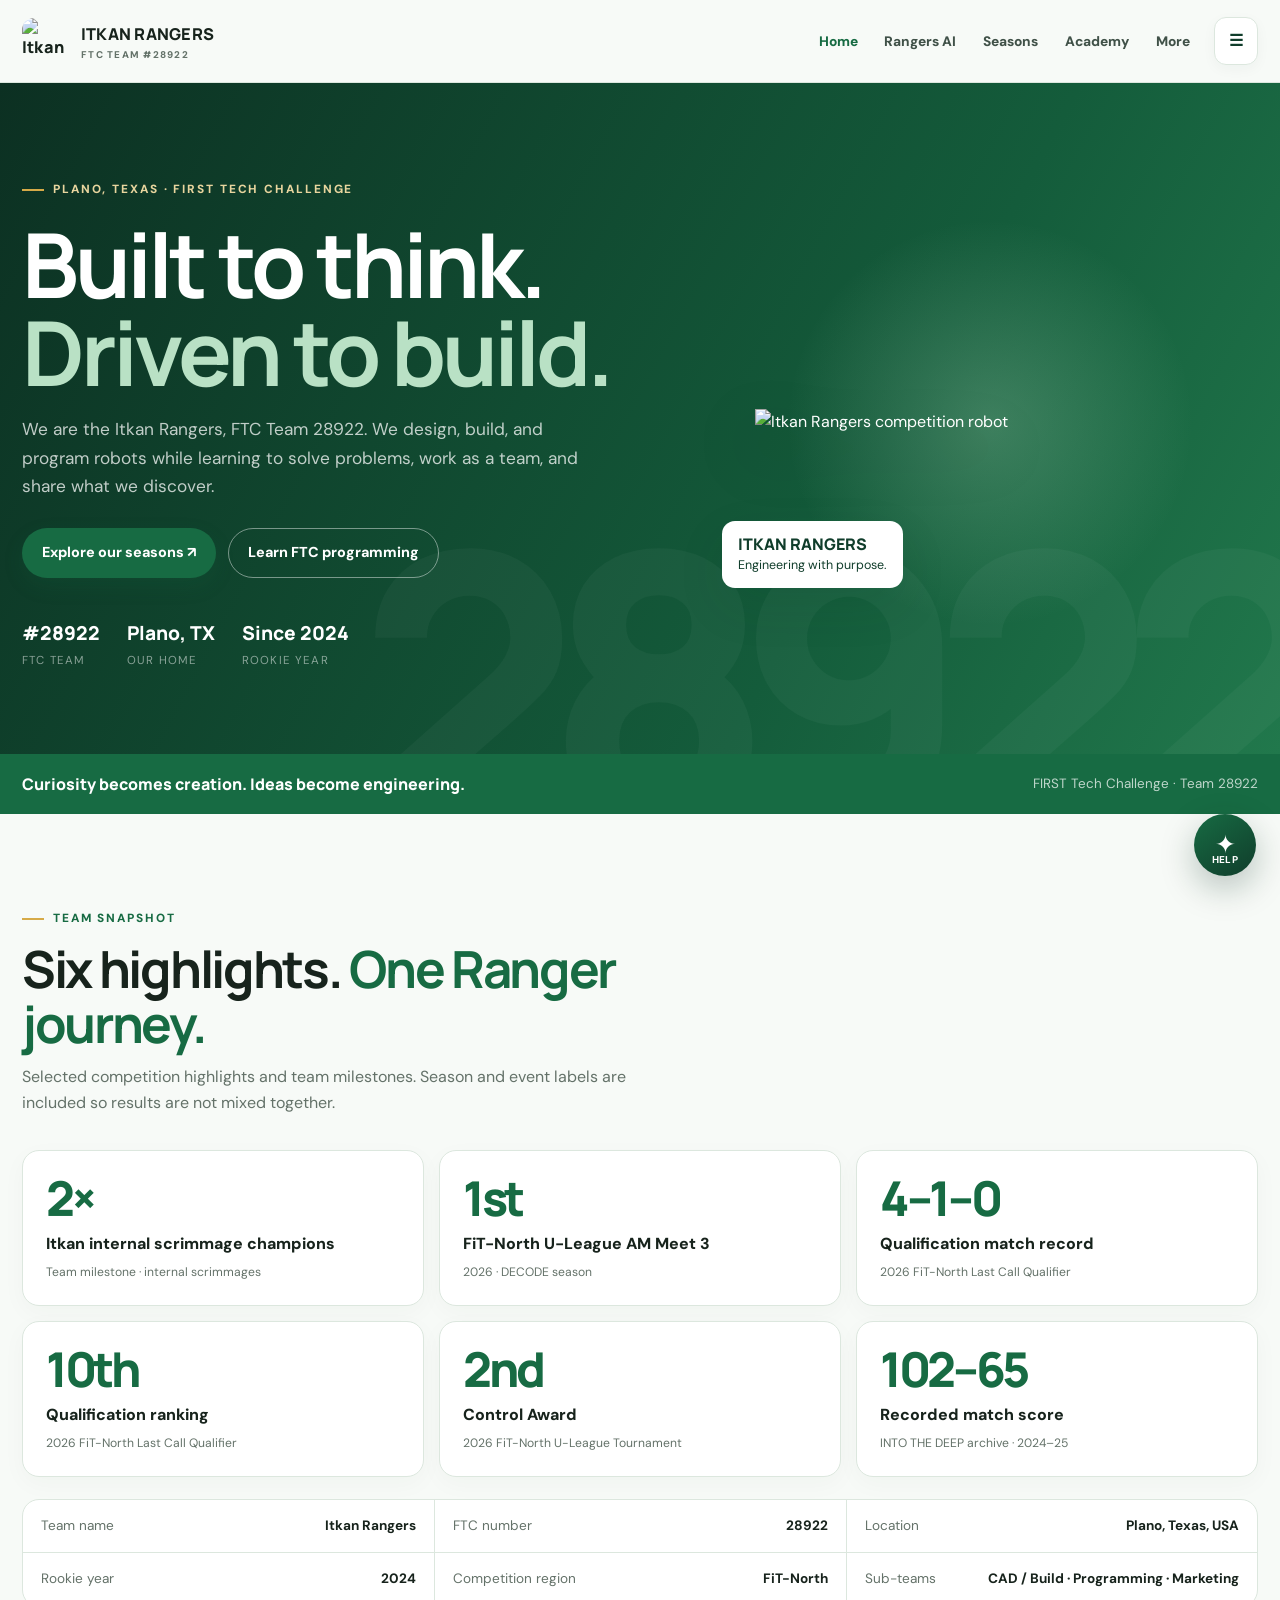
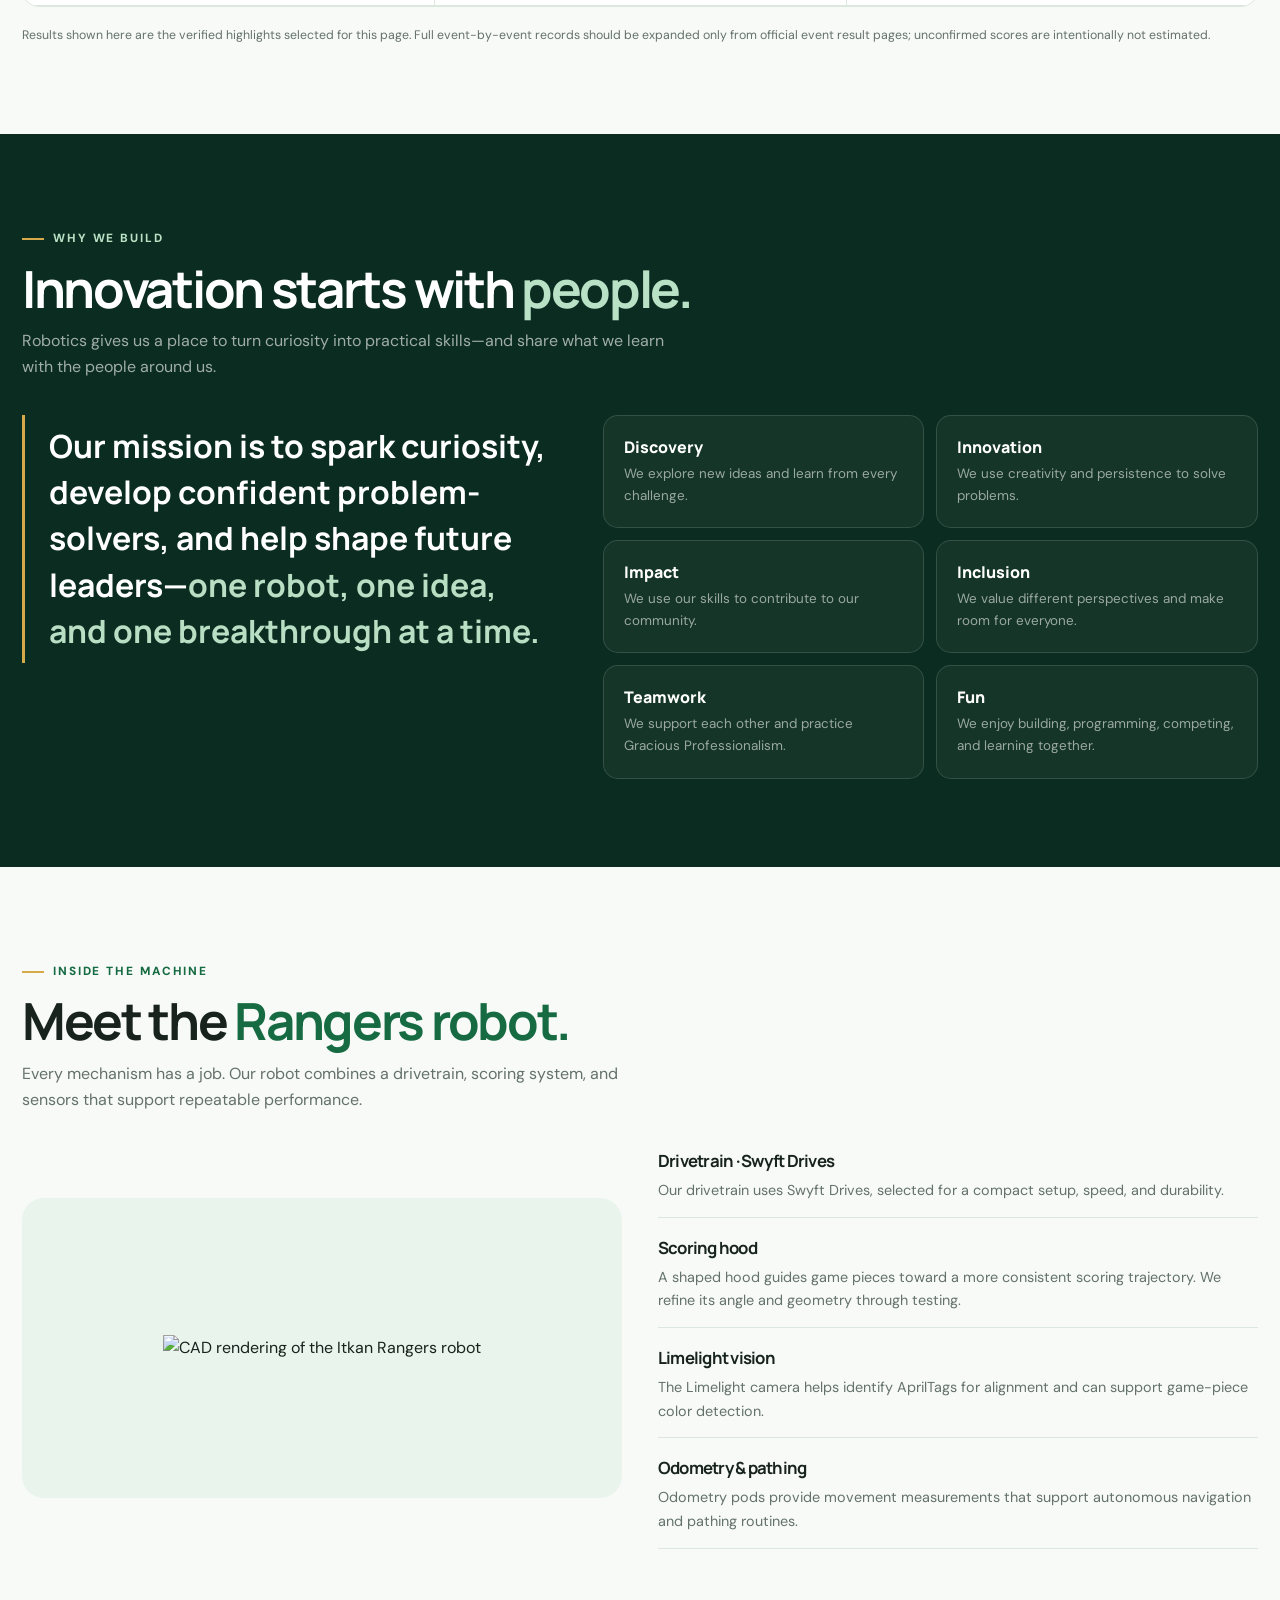
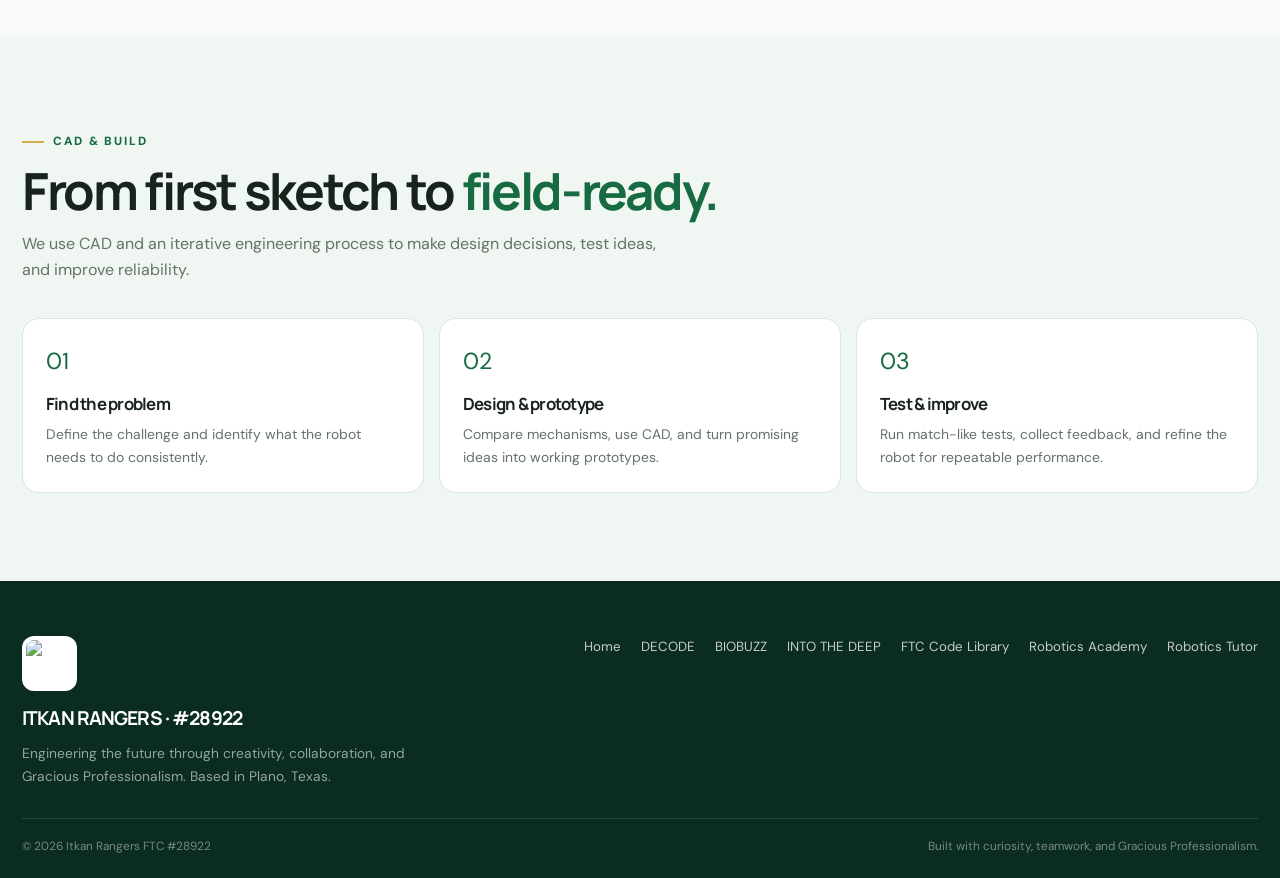
==== index.html @ e93503d3 "Clean up main navigation and add floating Rangers site guide" ====
<!DOCTYPE html>
<html lang="en">
<head>
<meta charset="utf-8"/>
<meta content="width=device-width, initial-scale=1" name="viewport"/>
<meta content="#123d2b" name="theme-color"/>
<meta content="Itkan Rangers FTC Team 28922 — team highlights, season archives, FTC Java code, and robotics learning." name="description"/>
<title>Itkan Rangers | FTC Team 28922</title>
<link href="https://fonts.googleapis.com" rel="preconnect"/>
<link crossorigin="" href="https://fonts.gstatic.com" rel="preconnect"/>
<link href="https://fonts.googleapis.com/css2?family=DM+Sans:wght@400;500;600;700;800&amp;family=Manrope:wght@500;600;700;800&amp;display=swap" rel="stylesheet"/>
<link href="./supabase-ui.css" rel="stylesheet"/>
<style>
    :root{--green:#176b43;--green-dark:#103d2b;--green-deep:#0b2c20;--mint:#e9f4ed;--mint2:#d7eadc;--paper:#f7faf7;--white:#fff;--ink:#17231c;--muted:#647269;--line:#dce7de;--gold:#d6aa48;--shadow:0 18px 50px rgba(15,55,35,.09);--radius:20px;--max:1180px}
    *{box-sizing:border-box;margin:0;padding:0}html{scroll-behavior:smooth;scroll-padding-top:90px}body{font-family:"DM Sans",sans-serif;background:var(--paper);color:var(--ink);line-height:1.65}a{color:inherit;text-decoration:none}button,input,select,textarea{font:inherit}button{cursor:pointer}img{max-width:100%;display:block}.container{width:min(var(--max),calc(100% - 44px));margin:auto}.section{padding:88px 0}.section-head{max-width:720px;margin-bottom:34px}.eyebrow{font-size:.74rem;font-weight:800;letter-spacing:.16em;text-transform:uppercase;color:var(--green);display:inline-flex;align-items:center;gap:9px}.eyebrow:before{content:"";height:2px;width:22px;background:var(--gold)}h1,h2,h3,.brand{font-family:Manrope,sans-serif;letter-spacing:-.045em}.section-head h2{font-size:clamp(2rem,4vw,3.35rem);line-height:1.08;margin:12px 0}.section-head p{color:var(--muted);max-width:650px}.accent{color:var(--green)}.btn{display:inline-flex;justify-content:center;align-items:center;gap:8px;border:1px solid transparent;border-radius:999px;padding:12px 19px;font-size:.9rem;font-weight:800;transition:.2s}.btn:hover{transform:translateY(-2px)}.btn-primary{background:var(--green);color:white;box-shadow:0 8px 20px #176b4325}.btn-primary:hover{background:var(--green-dark)}.btn-outline{border-color:#ffffff70;color:white}.btn-outline:hover{background:white;color:var(--green-dark)}.btn-soft{background:var(--mint);color:var(--green-dark);border-color:var(--line)}.btn-small{padding:8px 13px;font-size:.8rem}.topbar{position:sticky;top:0;z-index:100;background:#f7faf7ed;backdrop-filter:blur(15px);border-bottom:1px solid var(--line)}.nav{height:76px;display:flex;align-items:center;justify-content:space-between;gap:20px}.brand{display:flex;align-items:center;gap:11px;font-weight:800;font-size:1rem}.brand img{width:43px;height:43px;object-fit:contain;border-radius:12px}.brand small{display:block;font:800 .61rem "DM Sans";letter-spacing:.13em;color:var(--muted)}.nav-links{display:flex;align-items:center;gap:20px}.nav-links a{font-size:.82rem;font-weight:800;color:#405148}.nav-links a:hover{color:var(--green)}.nav-actions{display:flex;align-items:center;gap:9px}.menu-toggle{display:none;background:none;border:0;font-size:1.7rem;color:var(--green-dark)}
.hero{position:relative;overflow:hidden;background:linear-gradient(118deg,#0c3022,#145c3b 66%,#21784c);color:white}.hero:after{content:"28922";position:absolute;right:-25px;bottom:-110px;font:800 clamp(12rem,29vw,27rem)/1 Manrope;color:#ffffff09;letter-spacing:-.1em}.hero-inner{position:relative;z-index:1;display:grid;grid-template-columns:1.1fr .9fr;align-items:center;gap:45px;padding:90px 0 82px;min-height:590px}.hero .eyebrow{color:#e8d59e}.hero h1{font-size:clamp(3.2rem,7vw,6.4rem);line-height:.98;margin:20px 0}.hero h1 span{color:#b9e1c5}.hero-copy>p{color:#ffffffbd;max-width:580px;font-size:1.08rem;margin-bottom:27px}.hero-actions{display:flex;gap:12px;flex-wrap:wrap}.hero-meta{display:flex;gap:27px;flex-wrap:wrap;margin-top:42px}.hero-meta strong{display:block;font:800 1.2rem Manrope}.hero-meta span{font-size:.72rem;letter-spacing:.1em;text-transform:uppercase;color:#ffffff80}.hero-visual{min-height:360px;display:grid;place-items:center;position:relative}.hero-glow{position:absolute;width:min(410px,90%);aspect-ratio:1;border-radius:50%;background:radial-gradient(circle,#b7e0c340,transparent 70%)}.hero-robot{position:relative;width:100%;max-width:470px;max-height:410px;object-fit:contain;filter:drop-shadow(0 25px 30px #0005)}.hero-tag{position:absolute;bottom:15px;left:0;background:white;color:var(--green-dark);padding:12px 16px;border-radius:13px;box-shadow:var(--shadow);font-size:.78rem}.hero-tag b{display:block;font:800 1rem Manrope}.intro{background:var(--green);color:white}.intro .container{padding:19px 0;display:flex;justify-content:space-between;gap:20px;align-items:center}.intro strong{font:800 1rem Manrope}.intro span{color:#ffffffb8;font-size:.84rem}
.highlights{display:grid;grid-template-columns:repeat(3,1fr);gap:15px}.highlight{background:white;border:1px solid var(--line);border-radius:17px;padding:23px;box-shadow:0 7px 25px #123d2b08}.highlight .number{font:800 clamp(2rem,4vw,3rem)/1 Manrope;color:var(--green);letter-spacing:-.07em}.highlight p{font-weight:800;margin-top:11px;line-height:1.35}.highlight small{display:block;color:var(--muted);font-size:.76rem;margin-top:7px}.team-facts{margin-top:22px;display:grid;grid-template-columns:repeat(3,1fr);background:white;border:1px solid var(--line);border-radius:17px;overflow:hidden}.fact{display:flex;justify-content:space-between;gap:12px;padding:15px 18px;border-bottom:1px solid var(--line)}.fact:nth-child(3n+2),.fact:nth-child(3n+3){border-left:1px solid var(--line)}.fact span{color:var(--muted);font-size:.85rem}.fact strong{text-align:right;font-size:.85rem}
.dark{background:var(--green-deep);color:white}.dark .section-head p{color:#ffffff9c}.mission-grid{display:grid;grid-template-columns:.9fr 1.1fr;gap:45px;align-items:start}.quote{border-left:3px solid var(--gold);padding:8px 0 8px 24px;font:700 clamp(1.35rem,2.6vw,2rem)/1.45 Manrope}.quote span{color:#b8dfc4}.values{display:grid;grid-template-columns:repeat(2,1fr);gap:12px}.value{border:1px solid #ffffff22;background:#ffffff0b;border-radius:15px;padding:20px}.value b{display:block;font:800 1rem Manrope;margin-bottom:5px}.value p{color:#ffffff91;font-size:.84rem}
.season-tabs{display:flex;gap:8px;flex-wrap:wrap;margin:0 0 22px}.tab{border:1px solid var(--line);background:white;border-radius:999px;padding:10px 16px;font-weight:800;color:#4e6055}.tab.active{background:var(--green);color:white;border-color:var(--green)}.season-panel{display:none;background:white;border:1px solid var(--line);border-radius:22px;padding:clamp(22px,4vw,38px);box-shadow:var(--shadow)}.season-panel.active{display:block}.season-top{display:flex;justify-content:space-between;gap:20px;align-items:flex-start;flex-wrap:wrap}.season-top h3{font-size:clamp(1.8rem,4vw,2.7rem);color:var(--green-dark)}.season-top p{color:var(--muted);max-width:650px;margin-top:6px}.season-tag{background:var(--mint);color:var(--green);padding:7px 11px;border-radius:999px;font-size:.74rem;font-weight:800}.season-stats{display:grid;grid-template-columns:repeat(4,1fr);gap:11px;margin:25px 0}.season-stat{background:var(--paper);border:1px solid var(--line);padding:16px;border-radius:13px}.season-stat strong{display:block;font:800 1.65rem Manrope;color:var(--green)}.season-stat span{font-size:.76rem;color:var(--muted)}.event-list{display:grid;gap:10px}.event{display:grid;grid-template-columns:1fr auto;gap:15px;align-items:center;padding:15px 17px;border:1px solid var(--line);border-radius:13px}.event b{display:block}.event p{font-size:.82rem;color:var(--muted)}.event-score{font:800 1.1rem Manrope;color:var(--green);white-space:nowrap}.pending{font-size:.73rem;font-weight:800;background:#fff5dd;color:#805c16;padding:6px 10px;border-radius:999px}.source-note{font-size:.77rem;color:var(--muted);margin-top:18px}.source-links{display:flex;gap:12px;flex-wrap:wrap;margin-top:15px}.source-links a{color:var(--green);font-weight:800;font-size:.8rem;text-decoration:underline;text-underline-offset:3px}
.info-grid{display:grid;grid-template-columns:repeat(3,1fr);gap:15px}.info-card{background:white;border:1px solid var(--line);border-radius:17px;padding:23px}.info-card .icon{font-size:1.45rem;color:var(--green)}.info-card h3{font-size:1.05rem;margin:10px 0 6px}.info-card p{font-size:.87rem;color:var(--muted)}
.split{display:grid;grid-template-columns:1fr 1fr;gap:36px;align-items:center}.photo-wrap{background:var(--mint);padding:20px;border-radius:22px;min-height:300px;display:grid;place-items:center}.photo-wrap img{max-height:380px;object-fit:contain}.detail-list{display:grid;gap:16px}.detail{border-bottom:1px solid var(--line);padding-bottom:14px}.detail h3{font-size:1.05rem;margin-bottom:4px}.detail p{color:var(--muted);font-size:.9rem}
.academy{background:#edf5ef}.academy-layout{display:grid;grid-template-columns:260px 1fr;gap:22px;align-items:start}.academy-side,.academy-main{background:white;border:1px solid var(--line);border-radius:18px;padding:19px}.academy-side h3,.academy-main h3{font-size:1.05rem;margin-bottom:12px}.search{width:100%;border:1px solid var(--line);border-radius:11px;padding:11px 13px;background:#fbfdfb;outline:none}.search:focus,input:focus,select:focus,textarea:focus{border-color:var(--green);box-shadow:0 0 0 3px #176b4315}.category-list{display:grid;gap:6px;margin-top:13px}.category-btn{border:0;background:transparent;text-align:left;padding:9px 10px;border-radius:9px;font-weight:700;color:#526257;font-size:.85rem}.category-btn.active,.category-btn:hover{background:var(--mint);color:var(--green)}.code-toolbar{display:flex;justify-content:space-between;gap:10px;align-items:center;flex-wrap:wrap;margin-bottom:14px}.code-list{display:grid;grid-template-columns:repeat(2,1fr);gap:10px}.code-card{border:1px solid var(--line);border-radius:13px;overflow:hidden}.code-card-head{display:flex;justify-content:space-between;gap:10px;padding:12px 13px;background:#f7faf7}.code-card-head b{font-size:.86rem}.code-card-head span{font-size:.68rem;color:var(--green);font-weight:800}.code-card p{font-size:.77rem;color:var(--muted);padding:9px 13px 0}.code-card pre{margin:10px 0 0;background:#102b20;color:#e2f1e6;padding:14px;overflow:auto;font: .73rem/1.55 Consolas,monospace;max-height:230px;white-space:pre}.code-card-foot{display:flex;justify-content:flex-end;padding:9px;border-top:1px solid var(--line)}.empty{padding:28px;text-align:center;color:var(--muted)}
.lesson-grid{display:grid;grid-template-columns:repeat(2,1fr);gap:11px}.lesson{border:1px solid var(--line);border-radius:13px;padding:15px}.lesson-top{display:flex;justify-content:space-between;gap:12px}.lesson h4{font:800 .95rem Manrope}.lesson p{font-size:.82rem;color:var(--muted);margin:7px 0}.lesson .level{font-size:.68rem;color:var(--green);font-weight:800}.lesson details{margin-top:8px}.lesson summary{font-size:.79rem;font-weight:800;color:var(--green);cursor:pointer}.lesson .lesson-body{font-size:.8rem;color:#536158;padding-top:8px}.lesson code{background:var(--mint);padding:2px 4px;border-radius:4px}.progress-wrap{background:var(--mint);border-radius:999px;height:9px;overflow:hidden;margin:10px 0}.progress-bar{height:100%;width:0;background:var(--green);transition:width .25s}.lesson-check{display:flex;align-items:center;gap:7px;font-size:.75rem;font-weight:800;color:var(--green);margin-top:10px}.lesson-check input{accent-color:var(--green)}
.xp-panel{display:grid;grid-template-columns:1fr auto;gap:14px;align-items:center;background:#102b20;color:#fff;border-radius:16px;padding:18px 20px;margin:0 0 18px}.xp-panel p{color:#c8ddce;font-size:.8rem;margin-top:4px}.xp-number{font:800 1.8rem Manrope;color:#a9e6bc;text-align:right}.xp-track{height:8px;background:#355344;border-radius:99px;overflow:hidden;margin-top:10px}.xp-track span{display:block;height:100%;width:0;background:#8fd5a6}.challenge-section{margin-top:28px}.challenge-grid{display:grid;grid-template-columns:repeat(2,1fr);gap:12px}.challenge-card{background:#fff;border:1px solid var(--line);border-radius:14px;padding:16px}.challenge-card h4{font:800 .95rem Manrope}.challenge-card p{font-size:.82rem;color:var(--muted);margin:7px 0}.challenge-answer{margin-top:10px;padding:12px;background:#f0f6f1;border-radius:10px;font-size:.8rem;white-space:pre-wrap}.challenge-answer pre{white-space:pre;overflow:auto;background:#102b20;color:#e2f1e6;padding:12px;border-radius:8px;margin-top:8px;font: .73rem/1.5 Consolas,monospace}.challenge-actions{display:flex;gap:8px;flex-wrap:wrap;margin-top:12px}.challenge-done{color:var(--green);font-size:.75rem;font-weight:800;margin-top:8px}
@media(max-width:760px){.challenge-grid{grid-template-columns:1fr}.xp-panel{grid-template-columns:1fr}.xp-number{text-align:left}}
.tutor-box{background:linear-gradient(135deg,#103d2b,#176b43);color:white;border-radius:20px;padding:clamp(22px,4vw,35px);display:grid;grid-template-columns:.8fr 1.2fr;gap:25px;align-items:start}.tutor-box p{color:#ffffffb8;font-size:.9rem}.tutor-box h3{font-size:1.7rem;margin:8px 0}.tutor-controls{display:flex;gap:8px;flex-wrap:wrap;margin:13px 0}.tutor-controls button{background:#ffffff18;border:1px solid #ffffff36;color:white;border-radius:999px;padding:8px 12px;font-size:.78rem;font-weight:800}.tutor-controls button:hover{background:white;color:var(--green)}.tutor-answer{background:white;color:var(--ink);border-radius:14px;padding:18px;min-height:120px}.tutor-answer p{color:var(--muted)}.tutor-answer pre{background:#102b20;color:#e2f1e6;padding:12px;border-radius:9px;overflow:auto;margin-top:10px;font-size:.78rem}
.auth-card{max-width:620px;margin:auto;background:white;border:1px solid var(--line);border-radius:20px;padding:clamp(22px,4vw,35px);box-shadow:var(--shadow)}.auth-card h2{font-size:2rem}.auth-card>p{color:var(--muted);margin:6px 0 20px}.auth-form{display:grid;grid-template-columns:1fr 1fr;gap:12px}.field{display:grid;gap:5px}.field.full{grid-column:1/-1}.field label{font-size:.78rem;font-weight:800}.field input{border:1px solid var(--line);border-radius:10px;padding:11px 12px;min-width:0}.auth-actions{display:flex;gap:9px;flex-wrap:wrap;margin-top:14px}.auth-status{font-size:.83rem;color:var(--muted);margin-top:12px;min-height:22px}.user-bar{display:flex;justify-content:space-between;gap:15px;align-items:center;background:var(--mint);border-radius:12px;padding:12px 15px;margin-bottom:15px}.user-bar strong{color:var(--green-dark)}.notice{background:#fff6df;border:1px solid #f0dfb2;color:#6c541d;padding:12px 14px;border-radius:11px;font-size:.8rem;margin-top:14px}
footer{background:#0b2c20;color:white;padding:55px 0 22px}.footer-top{display:flex;justify-content:space-between;gap:30px;padding-bottom:30px;border-bottom:1px solid #ffffff20}.footer-brand{max-width:420px}.footer-brand img{width:55px;height:55px;object-fit:contain;background:white;border-radius:12px;padding:4px;margin-bottom:12px}.footer-brand p{font-size:.86rem;color:#ffffff91}.footer-links{display:flex;flex-wrap:wrap;gap:13px 20px;align-content:start}.footer-links a{font-size:.83rem;color:#ffffffc2}.footer-links a:hover{color:#b9e1c5}.copyright{display:flex;justify-content:space-between;gap:15px;padding-top:18px;font-size:.74rem;color:#ffffff70}
.reveal{opacity:0;transform:translateY(18px);transition:.65s}.reveal.visible{opacity:1;transform:none}
@media(max-width:950px){.nav-links{gap:11px}.nav-links a{font-size:.75rem}.nav-actions .btn{padding:9px 12px}.academy-layout{grid-template-columns:220px 1fr}.code-list{grid-template-columns:1fr}}
@media(max-width:760px){.container{width:calc(100% - 32px)}.menu-toggle{display:block}.nav{height:68px}.nav-links{display:none;position:absolute;top:68px;left:0;right:0;background:var(--paper);padding:15px 22px 22px;border-bottom:1px solid var(--line);flex-direction:column;align-items:stretch}.nav-links.open{display:flex}.nav-links a{padding:9px 0;border-bottom:1px solid var(--line);font-size:.9rem}.nav-actions .btn{display:none}.hero-inner{grid-template-columns:1fr;padding:65px 0 48px}.hero-visual{min-height:270px}.hero-robot{max-height:300px}.hero-meta{margin-top:30px}.intro .container{align-items:flex-start;flex-direction:column;gap:3px}.section{padding:68px 0}.highlights{grid-template-columns:repeat(2,1fr)}.team-facts{grid-template-columns:1fr}.fact:nth-child(n){border-left:0}.mission-grid,.split,.tutor-box{grid-template-columns:1fr}.season-stats{grid-template-columns:repeat(2,1fr)}.info-grid{grid-template-columns:1fr 1fr}.academy-layout{grid-template-columns:1fr}.category-list{grid-template-columns:repeat(2,1fr)}.lesson-grid{grid-template-columns:1fr}.footer-top,.copyright{flex-direction:column}}
@media(max-width:460px){.highlights,.info-grid,.values{grid-template-columns:1fr}.hero h1{font-size:3.05rem}.auth-form{grid-template-columns:1fr}.field.full{grid-column:auto}.event{grid-template-columns:1fr}.event-score{justify-self:start}}
@media(prefers-reduced-motion:reduce){*,*:before,*:after{scroll-behavior:auto!important;animation:none!important;transition:none!important}.reveal{opacity:1;transform:none}}
  
.site-page{display:none;min-height:55vh}.site-page.active{display:block}.nav-links a.active{color:var(--green);text-decoration:underline;text-underline-offset:7px}.tutor-form{display:flex;gap:8px;margin-top:16px}.tutor-form input{flex:1;min-width:0;border:1px solid var(--line);border-radius:10px;padding:12px 14px;color:var(--ink);background:#fff;outline:none}.tutor-reply{margin-top:16px;display:grid;gap:8px}.tutor-reply pre{white-space:pre-wrap}.tutor-note{font-size:.75rem;color:var(--muted)}@media(max-width:600px){.tutor-form{flex-direction:column}}
.site-page.active .season-panel{display:block}.site-page.active .section{display:block}

.corner-menu-button{position:fixed;right:22px;top:94px;z-index:150;width:54px;height:54px;border:0;border-radius:16px;background:var(--green-dark);color:#fff;font-size:1.4rem;box-shadow:0 12px 30px #092c1d35}.corner-menu{overflow-y:auto;position:fixed;z-index:152;right:0;top:0;height:100dvh;width:min(360px,88vw);background:#fff;padding:22px;transform:translateX(105%);transition:transform .25s ease;box-shadow:-20px 0 60px #102b2025;display:flex;flex-direction:column;gap:10px}.corner-menu.open{transform:translateX(0)}.corner-menu-top{display:flex;justify-content:space-between;align-items:center;padding:8px 4px 20px;border-bottom:1px solid var(--line);margin-bottom:10px}.corner-menu-top b{font:800 .85rem Manrope;letter-spacing:.14em;color:var(--green)}.corner-menu-top button{border:0;background:var(--mint);border-radius:10px;width:36px;height:36px;font-size:1.5rem}.corner-menu>a{display:grid;grid-template-columns:38px 1fr;grid-template-rows:auto auto;align-items:center;padding:15px;border:1px solid var(--line);border-radius:14px;gap:0 10px}.corner-menu>a>span{grid-row:1/3;color:var(--green);font:800 1rem Manrope}.corner-menu>a b{font:800 1rem Manrope}.corner-menu>a small{color:var(--muted);font-size:.76rem}.corner-backdrop{position:fixed;inset:0;background:#06170f70;z-index:151;opacity:0;pointer-events:none;transition:opacity .2s}.corner-backdrop.open{opacity:1;pointer-events:auto}.academy-legacy-storage{display:none!important}.academy-track-note{background:var(--mint);border:1px solid var(--line);border-radius:15px;padding:18px 20px;color:var(--muted);font-size:.9rem;margin:18px 0}.academy-track-note b{color:var(--green-dark)}.academy-track-links{display:grid;grid-template-columns:1fr 1fr;gap:13px;margin:20px 0}.track-link,.resource-card{display:flex;flex-direction:column;gap:5px;background:white;border:1px solid var(--line);border-radius:15px;padding:19px;box-shadow:0 8px 22px #123d2b08}.track-link b,.resource-card b{font:800 1rem Manrope;color:var(--green-dark)}.track-link span,.resource-card span{font-size:.8rem;color:var(--muted)}.resource-grid{display:grid;grid-template-columns:repeat(3,1fr);gap:13px;margin:25px 0}.resource-card:hover,.track-link:hover{border-color:var(--green);transform:translateY(-2px)}.cad-guide,.program-track{display:grid;gap:12px;margin-top:26px}.cad-lesson,.program-lesson,.course-card{background:white;border:1px solid var(--line);border-radius:16px;padding:20px}.cad-lesson h3,.program-lesson h3{font:800 1.08rem Manrope;margin-bottom:8px}.cad-lesson p,.program-lesson p,.course-card p{color:var(--muted);font-size:.88rem}.cad-lesson details,.program-lesson details{margin-top:12px;border-top:1px solid var(--line);padding-top:12px}.cad-lesson summary,.program-lesson summary{font-weight:800;color:var(--green);cursor:pointer}.lesson-task{background:var(--mint);padding:12px;border-radius:10px;margin-top:10px;color:var(--green-dark);font-size:.85rem}.complete-track{display:inline-flex;align-items:center;gap:8px;margin-top:12px;font-size:.83rem;font-weight:800;color:var(--green)}.course-grid{display:grid;grid-template-columns:repeat(2,1fr);gap:14px}.course-card{display:flex;flex-direction:column;gap:12px}.course-card h3{font-size:1.2rem}.course-meta{display:flex;gap:8px;flex-wrap:wrap}.course-meta span{font-size:.7rem;background:var(--mint);color:var(--green);padding:5px 8px;border-radius:999px;font-weight:800}.course-lessons{display:grid;gap:8px}.course-unit{border:1px solid var(--line);border-radius:11px;padding:12px}.course-unit summary{cursor:pointer;font-weight:800}.course-unit p{margin:9px 0}.course-unit pre,.full-code-card pre{white-space:pre;overflow:auto;background:#102b20;color:#e2f1e6;padding:16px;border-radius:11px;font: .76rem/1.55 Consolas,monospace}.game-picker{display:grid;grid-template-columns:repeat(4,1fr);gap:10px;margin:25px 0}.game-choice{border:1px solid var(--line);border-radius:14px;padding:15px;background:#fff;text-align:left}.game-choice.active{background:var(--green-dark);color:white;border-color:var(--green-dark)}.game-choice b{display:block;font:800 .9rem Manrope}.game-choice span{display:block;font-size:.72rem;opacity:.75;margin-top:4px}.game-shell{border:1px solid var(--line);background:white;border-radius:20px;padding:20px;box-shadow:var(--shadow)}.game-head{display:flex;justify-content:space-between;gap:15px;align-items:center;margin-bottom:15px}.game-head h3{font-size:1.55rem}.game-head p{color:var(--muted);font-size:.85rem}.game-score{text-align:right}.game-score span{display:block;color:var(--muted);font-size:.72rem}.game-score strong{font:800 2rem Manrope;color:var(--green)}#gameCanvas{display:block;width:100%;max-height:470px;object-fit:contain;background:#102b20;border-radius:14px;border:1px solid #0a2118;touch-action:none}.game-controls{display:flex;gap:10px;align-items:center;flex-wrap:wrap;margin-top:14px}.game-controls span{color:var(--muted);font-size:.8rem}.touch-controls{display:none;margin-top:12px;gap:8px;justify-content:center;flex-direction:column;align-items:center}.touch-controls div{display:flex;gap:8px}.touch-controls button{border:1px solid var(--line);background:var(--mint);border-radius:12px;width:52px;height:42px;font-weight:900;color:var(--green)}.ftc-project-guide{margin-top:34px}.project-tree{background:#102b20;color:#e2f1e6;border-radius:16px;padding:18px;overflow:auto}.project-tree pre{font: .8rem/1.7 Consolas,monospace}.full-code-list{display:grid;gap:15px;margin-top:20px}.full-code-card{background:white;border:1px solid var(--line);border-radius:16px;padding:18px}.full-code-card h3{font-size:1.1rem}.full-code-card p{color:var(--muted);font-size:.82rem;margin:6px 0 12px}.full-code-card .code-actions{display:flex;justify-content:flex-end;gap:8px;margin-top:8px}.full-code-card pre{max-height:550px}.game-shell{margin-bottom:35px}
@media(max-width:760px){.corner-menu-button{top:auto;bottom:18px;right:18px}.academy-track-links,.resource-grid,.course-grid{grid-template-columns:1fr}.game-picker{grid-template-columns:repeat(2,1fr)}.touch-controls{display:flex}.game-head{align-items:flex-start}}


/* Rangers Hub additions */
.hub-grid{display:grid;grid-template-columns:repeat(3,minmax(0,1fr));gap:14px}
.hub-card{background:#fff;border:1px solid var(--line);border-radius:17px;padding:20px;box-shadow:0 7px 25px #123d2b08}
.hub-card h3{font:800 1.05rem Manrope;color:var(--green-dark);margin:8px 0 5px}
.hub-card p{font-size:.84rem;color:var(--muted)}
.hub-stat{font:800 2rem Manrope;color:var(--green)}
.hub-actions{display:flex;gap:9px;flex-wrap:wrap;margin-top:14px}
.builder-layout{display:grid;grid-template-columns:320px 1fr;gap:18px;align-items:start}
.builder-controls,.builder-preview{background:#fff;border:1px solid var(--line);border-radius:17px;padding:20px}
.builder-controls label{display:grid;gap:5px;font-size:.8rem;font-weight:800;margin:12px 0}
.builder-controls select{width:100%;border:1px solid var(--line);border-radius:10px;padding:10px;background:#fbfdfb}
.robot-stage{min-height:350px;border-radius:15px;background:linear-gradient(90deg,#eaf2ec 1px,transparent 1px),linear-gradient(#eaf2ec 1px,transparent 1px),#f8fbf8;background-size:24px 24px;display:grid;place-items:center;overflow:hidden}
.robot-top{width:230px;height:270px;border:8px solid #456b55;border-radius:25px;background:#b7d8c0;position:relative;box-shadow:0 15px 30px #102b2020;transition:.2s}
.robot-top:before,.robot-top:after{content:"";position:absolute;top:48px;width:25px;height:165px;border-radius:10px;background:#263b30}
.robot-top:before{left:-27px}.robot-top:after{right:-27px}
.robot-core{position:absolute;inset:65px 45px;border-radius:12px;background:#176b43;border:4px solid #0d4b2e}
.robot-intake{position:absolute;left:35px;right:35px;top:-26px;height:26px;border-radius:8px 8px 2px 2px;background:#d6aa48}
.robot-outtake{position:absolute;left:48px;right:48px;bottom:-35px;height:42px;border-radius:7px;background:#607c6a}
.robot-sensor{position:absolute;width:26px;height:26px;border-radius:50%;background:#68b8df;border:4px solid #fff;top:18px;right:18px}
.robot-stage[data-drive="tank"] .robot-top{width:210px}
.robot-stage[data-drive="swerve"] .robot-top:before,.robot-stage[data-drive="swerve"] .robot-top:after{background:#d6aa48}
.media-drop{border:2px dashed #b7cbbd;border-radius:15px;padding:25px;text-align:center;background:#f7faf7}
.media-grid{display:grid;grid-template-columns:repeat(3,minmax(0,1fr));gap:12px;margin-top:16px}
.media-item{background:#fff;border:1px solid var(--line);border-radius:12px;padding:10px;overflow:hidden}
.media-item img,.media-item video{width:100%;height:160px;object-fit:cover;border-radius:8px;background:#102b20}
.media-item p{font-size:.75rem;color:var(--muted);margin-top:7px;overflow-wrap:anywhere}
.leaderboard-note{background:#fff6df;border:1px solid #f0dfb2;color:#6c541d;border-radius:12px;padding:14px;font-size:.86rem}
@media(max-width:800px){.hub-grid{grid-template-columns:1fr 1fr}.builder-layout{grid-template-columns:1fr}.media-grid{grid-template-columns:1fr 1fr}}
@media(max-width:520px){.hub-grid,.media-grid{grid-template-columns:1fr}.robot-stage{min-height:300px}}


.tool-layout{display:grid;grid-template-columns:minmax(260px,.85fr) minmax(0,1.15fr);gap:16px;align-items:start}
.planner-layout{display:grid;grid-template-columns:minmax(0,1.25fr) minmax(250px,.75fr);gap:16px;align-items:start}
.tool-form{display:grid;gap:11px}.tool-form label,.hub-card>label{display:grid;gap:5px;font-size:.82rem;font-weight:700;color:var(--ink)}
.tool-form input,.tool-form select,.tool-form textarea,.hub-card>label select{width:100%;padding:10px 11px;border:1px solid var(--line);border-radius:9px;background:#fff;color:var(--ink);font:inherit;font-size:.86rem}
.tool-form textarea{resize:vertical}.form-row{display:grid;grid-template-columns:1fr 1fr;gap:10px}
.tool-heading{display:flex;justify-content:space-between;gap:10px;align-items:center;margin-bottom:12px}.tool-heading h3{margin-bottom:3px}
.tool-records{display:grid;gap:10px;margin-top:12px}.tool-record{padding:12px;border:1px solid var(--line);border-radius:10px;background:#fbfdfb}.tool-record h4{margin:0 0 5px;font-size:.95rem}.tool-record p{font-size:.82rem;color:var(--muted);white-space:pre-wrap;overflow-wrap:anywhere;margin:4px 0}
.planner-field{display:grid;grid-template-columns:repeat(8,minmax(0,1fr));gap:4px;margin:12px 0;padding:8px;background:#e9f1e9;border:1px solid #c8d8ca;border-radius:12px;aspect-ratio:1.25/1}
.planner-cell{min-width:0;border:1px solid #c6d5c8;border-radius:5px;background:#f9fcf9;color:#52705c;font-size:.68rem;cursor:pointer}
.planner-cell:focus-visible{outline:3px solid #d2a83e;outline-offset:1px}.planner-cell.is-start{background:#d4ead8;border:2px solid #2b7a46}.planner-cell.is-waypoint{background:#b9d6c2;border:2px solid #4b8a60}.planner-cell.is-latest{background:#f2d991;border:2px solid #bd8c20}
.planner-legend{display:flex;gap:14px;flex-wrap:wrap;font-size:.75rem;color:var(--muted);margin-bottom:10px}.planner-legend span{display:flex;align-items:center;gap:5px}.planner-legend i{width:11px;height:11px;border-radius:3px;display:inline-block;background:#d4ead8;border:1px solid #2b7a46}.planner-legend .legend-point{background:#b9d6c2;border-color:#4b8a60}.planner-legend .legend-end{background:#f2d991;border-color:#bd8c20}
.waypoint-list{padding-left:20px;font-size:.84rem;color:var(--ink)}.waypoint-list li{padding:3px 0}
.table-scroll{overflow-x:auto}.tool-table{width:100%;border-collapse:collapse;font-size:.8rem}.tool-table th,.tool-table td{text-align:left;padding:8px;border-bottom:1px solid var(--line);white-space:nowrap}.tool-table th{color:var(--muted);font-weight:700}
.check-grid{display:grid;grid-template-columns:repeat(2,minmax(0,1fr));gap:10px;margin-top:12px}.check-grid label{display:flex;gap:8px;align-items:flex-start;font-size:.83rem;color:var(--ink)}.check-grid input{accent-color:#27633f;margin-top:3px}
@media(max-width:800px){.tool-layout,.planner-layout{grid-template-columns:1fr}}
@media(max-width:520px){.form-row,.check-grid{grid-template-columns:1fr}.planner-field{gap:2px;padding:4px}.planner-cell{font-size:.55rem}}


.parts-hero{display:flex;align-items:center;justify-content:space-between;gap:20px;padding:26px;border-radius:18px;background:linear-gradient(120deg,#102f21,#1d5738);color:#fff;margin-bottom:24px;overflow:hidden}
.parts-hero h3{font-size:1.55rem;margin:6px 0}.parts-hero p{color:#dcebe0;max-width:540px}.parts-hero .eyebrow{color:#b7d6c0}
.parts-hero-mark{width:130px;height:130px;flex:none;border:1px solid #8bb79a;border-radius:50%;display:grid;place-content:center;text-align:center;font-size:2.3rem;font-weight:900;color:#d8eddf}.parts-hero-mark span{display:block;font-size:.7rem;letter-spacing:.18em}
.parts-toolbar{display:flex;align-items:end;justify-content:space-between;gap:14px;margin:24px 0 12px}.parts-toolbar h3{margin:0 0 4px}.parts-toolbar input{width:min(280px,100%);padding:10px 12px;border:1px solid var(--line);border-radius:9px;font:inherit}
.parts-grid{display:grid;grid-template-columns:repeat(3,minmax(0,1fr));gap:13px}.part-card{display:flex;flex-direction:column;padding:17px;background:#fff;border:1px solid var(--line);border-radius:14px;min-width:0}.part-icon{width:43px;height:43px;display:grid;place-items:center;border-radius:12px;background:#e9f3eb;color:#245b39;font-size:1.6rem;font-weight:800;margin-bottom:12px}.part-tag{font-size:.68rem;text-transform:uppercase;letter-spacing:.1em;color:#36724b;font-weight:800}.part-card h3{margin:5px 0;font-size:1.05rem}.part-card p{font-size:.82rem;color:var(--muted);line-height:1.55;flex:1}.part-actions{display:flex;flex-wrap:wrap;align-items:center;gap:8px;margin-top:12px}.part-actions>a{font-size:.82rem;font-weight:800;color:#24613d;text-decoration:none}.parts-disclaimer{margin:16px 0;padding:13px 15px;border-radius:10px;background:#fff7e4;border:1px solid #eadbb5;color:#705d2d;font-size:.8rem;line-height:1.5}
.parts-list-card{margin-top:18px}.parts-build-list{display:grid;gap:8px}.parts-build-row{display:grid;grid-template-columns:minmax(0,1fr) 80px auto auto;gap:9px;align-items:center;padding:9px 0;border-bottom:1px solid var(--line)}.parts-build-row span{font-size:.86rem;font-weight:700}.parts-build-row input[type=number]{width:75px;padding:7px;border:1px solid var(--line);border-radius:7px}.parts-build-row label{font-size:.75rem;color:var(--muted);display:flex;align-items:center;gap:5px}.parts-build-row button{border:0;background:none;color:#9a3e36;cursor:pointer;font:inherit;font-size:.75rem}.custom-part-form{display:flex;align-items:end;gap:9px;margin-top:15px;flex-wrap:wrap}.custom-part-form label{width:100%;font-size:.82rem;font-weight:700}.custom-part-form input{flex:1;min-width:180px;padding:9px 11px;border:1px solid var(--line);border-radius:8px;font:inherit}
@media(max-width:850px){.parts-grid{grid-template-columns:repeat(2,minmax(0,1fr))}}
@media(max-width:560px){.parts-grid{grid-template-columns:1fr}.parts-hero{align-items:flex-start}.parts-hero-mark{width:82px;height:82px;font-size:1.5rem}.parts-toolbar{align-items:stretch;flex-direction:column}.parts-toolbar input{width:100%}.parts-build-row{grid-template-columns:minmax(0,1fr) 65px auto}.parts-build-row label{grid-column:1/-1}}


/* Cleaner navigation and user-controlled appearance */
:root{--max:1240px}.topbar{background:color-mix(in srgb,var(--paper) 94%,transparent)}.nav{height:82px;gap:24px}.brand{flex:0 0 auto;gap:13px;font-size:1.02rem;letter-spacing:.015em}.brand img{width:46px;height:46px}
.nav-shortcuts{display:flex;align-items:center;justify-content:center;gap:clamp(14px,2.1vw,30px);margin-left:auto}.nav-shortcuts a{font-size:.86rem;font-weight:800;color:#405148;white-space:nowrap;padding:10px 0}.nav-shortcuts a:hover,.nav-shortcuts a.active{color:var(--green)}
.menu-toggle{display:flex;align-items:center;gap:8px;border:1px solid var(--line);border-radius:12px;padding:10px 14px;background:white;color:var(--green-dark);font-size:1rem;font-weight:800;box-shadow:0 4px 14px #123d2b0a}.menu-toggle span{font-size:.82rem}
.nav-links{display:none;position:absolute;top:calc(100% + 8px);right:max(22px,calc((100vw - var(--max))/2));left:auto;width:min(680px,calc(100vw - 44px));padding:18px;background:var(--white);border:1px solid var(--line);border-radius:18px;box-shadow:0 20px 55px #102b2022;grid-template-columns:repeat(3,minmax(0,1fr));gap:5px}.nav-links.open{display:grid}.nav-links a{padding:11px 12px;border-radius:10px;font-size:.83rem;white-space:nowrap}.nav-links a:hover,.nav-links a.active{background:var(--mint);text-decoration:none}
.settings-layout{display:grid;grid-template-columns:260px minmax(0,1fr);gap:20px;align-items:start}.settings-intro,.settings-group{background:var(--white);border:1px solid var(--line);border-radius:18px;padding:22px;box-shadow:0 8px 25px #123d2b07}.settings-icon{width:48px;height:48px;border-radius:14px;display:grid;place-items:center;background:var(--mint);color:var(--green);font-size:1.5rem;margin-bottom:14px}.settings-intro h3,.settings-group h3{font:800 1.1rem Manrope;margin-bottom:8px;color:var(--ink)}.settings-intro p{font-size:.86rem;color:var(--muted);margin-bottom:18px}.settings-status{font-size:.76rem;color:var(--green);font-weight:700;min-height:40px;margin-bottom:12px}.settings-groups{display:grid;gap:16px;min-width:0}.settings-group h3{padding-bottom:12px;border-bottom:1px solid var(--line);margin-bottom:2px}.setting-row{display:flex;justify-content:space-between;align-items:center;gap:20px;padding:13px 0;border-bottom:1px solid var(--line)}.setting-row:last-child{border-bottom:0;padding-bottom:0}.setting-row>div{display:grid;gap:3px;min-width:0}.setting-row b{font-size:.88rem}.setting-row small{font-size:.75rem;color:var(--muted)}.setting-row select{width:160px;max-width:45%;padding:9px 10px;border:1px solid var(--line);border-radius:10px;background:var(--paper);color:var(--ink);font-size:.8rem}
.setting-switch{position:relative;display:inline-flex;flex:0 0 auto;width:46px;height:26px}.setting-switch input{position:absolute;opacity:0;width:1px;height:1px}.setting-switch span{position:absolute;inset:0;background:#b8c5bc;border-radius:99px;cursor:pointer;transition:.2s}.setting-switch span:before{content:"";position:absolute;width:18px;height:18px;left:4px;top:4px;background:white;border-radius:50%;transition:.2s}.setting-switch input:checked+span{background:var(--green)}.setting-switch input:checked+span:before{transform:translateX(20px)}.setting-switch input:focus-visible+span{outline:3px solid var(--gold);outline-offset:3px}
html{font-size:calc(16px * var(--text-scale,1))}body{font-size:1rem}
body[data-accent="blue"]{--green:#245b9b;--green-dark:#173d6a;--green-deep:#102b4a;--mint:#eaf2fb;--mint2:#d6e5f6}body[data-accent="purple"]{--green:#6845a5;--green-dark:#452c76;--green-deep:#2b1d4b;--mint:#f0ebf8;--mint2:#e0d6f0}body[data-accent="orange"]{--green:#a45b19;--green-dark:#704016;--green-deep:#45280f;--mint:#fbf0e5;--mint2:#f2dfca}
body[data-theme="dark"]{--paper:#101a14;--white:#18251d;--ink:#edf5ef;--muted:#aab9ae;--line:#304438;--mint:#22382b;--mint2:#2c4836;background:var(--paper);color:var(--ink)}body[data-theme="dark"] .topbar{background:#101a14ed}body[data-theme="dark"] .nav-shortcuts a,body[data-theme="dark"] .nav-links a{color:#d9e8dd}body[data-theme="dark"] .menu-toggle,body[data-theme="dark"] .nav-links,body[data-theme="dark"] .corner-menu{background:#18251d;color:var(--ink);border-color:var(--line)}
body[data-theme="dark"] .highlight,body[data-theme="dark"] .team-facts,body[data-theme="dark"] .season-panel,body[data-theme="dark"] .info-card,body[data-theme="dark"] .academy-side,body[data-theme="dark"] .academy-main,body[data-theme="dark"] .lesson,body[data-theme="dark"] .challenge-card,body[data-theme="dark"] .settings-intro,body[data-theme="dark"] .settings-group,body[data-theme="dark"] .code-card,body[data-theme="dark"] .auth-card{background:var(--white);color:var(--ink);border-color:var(--line)}
body[data-theme="dark"] .code-card-head,body[data-theme="dark"] .season-stat,body[data-theme="dark"] .search,body[data-theme="dark"] .setting-row select{background:#101a14;color:var(--ink);border-color:var(--line)}body[data-theme="dark"] .fact,body[data-theme="dark"] .detail,body[data-theme="dark"] .setting-row{border-color:var(--line)}body[data-theme="dark"] .fact span,body[data-theme="dark"] .season-top p,body[data-theme="dark"] .info-card p,body[data-theme="dark"] .detail p,body[data-theme="dark"] .lesson p{color:var(--muted)}body[data-theme="dark"] .academy{background:#142219}body[data-theme="dark"] .btn-soft{background:var(--mint);color:var(--green)}body[data-theme="dark"] .corner-menu>a{border-color:var(--line)}body[data-theme="dark"] .category-btn{color:var(--muted)}body[data-theme="dark"] .category-btn.active,body[data-theme="dark"] .category-btn:hover{background:var(--mint);color:var(--green)}
body[data-theme="dark"] .fact,body[data-theme="dark"] .event,body[data-theme="dark"] .tool-card,body[data-theme="dark"] .tool-panel,body[data-theme="dark"] .hub-card,body[data-theme="dark"] .part-card,body[data-theme="dark"] .game-choice,body[data-theme="dark"] .media-item,body[data-theme="dark"] .resource-card,body[data-theme="dark"] .track-link,body[data-theme="dark"] .detail,body[data-theme="dark"] .lesson,body[data-theme="dark"] .challenge-card{background:var(--white);color:var(--ink);border-color:var(--line)}
body[data-theme="dark"] input,body[data-theme="dark"] textarea,body[data-theme="dark"] select{background:#101a14;color:var(--ink);border-color:var(--line)}
body[data-theme="dark"] .source-note,body[data-theme="dark"] .tool-heading p{color:var(--muted)}

body[data-contrast="high"]{--muted:#39483e;--line:#829187}body[data-theme="dark"][data-contrast="high"]{--muted:#e0eae3;--line:#91a99a}body[data-contrast="high"] p,body[data-contrast="high"] small{opacity:1}
body[data-corners="sharp"] .highlight,body[data-corners="sharp"] .info-card,body[data-corners="sharp"] .season-panel,body[data-corners="sharp"] .settings-group,body[data-corners="sharp"] .settings-intro,body[data-corners="sharp"] .academy-side,body[data-corners="sharp"] .academy-main,body[data-corners="sharp"] .code-card,body[data-corners="sharp"] .lesson,body[data-corners="sharp"] .challenge-card{border-radius:7px}
body[data-spacing="compact"] .section{padding:54px 0}body[data-spacing="spacious"] .section{padding:108px 0}body[data-width="wide"]{--max:1440px}body[data-sticky="off"] .topbar{position:relative}body[data-quick-menu="off"] .corner-menu-button{display:none}body[data-xp="off"] .xp-panel{display:none!important}body[data-tips="off"] .tutor-note,body[data-tips="off"] .settings-hint{display:none!important}body[data-motion="reduced"] *,body[data-motion="reduced"] *:before,body[data-motion="reduced"] *:after{animation:none!important;transition:none!important;scroll-behavior:auto!important}pre,code{font-size:var(--code-size,.82rem)}
@media(max-width:900px){.nav{gap:12px}.nav-shortcuts{display:none}.settings-layout{grid-template-columns:1fr}.settings-intro{display:grid;grid-template-columns:auto 1fr;column-gap:14px;align-items:center}.settings-icon{grid-row:1/3;margin:0}.settings-intro p{margin:0}.settings-status,.settings-intro .btn{grid-column:1/-1;margin-top:12px}}
@media(max-width:650px){.nav{height:70px}.brand{font-size:.88rem}.brand img{width:39px;height:39px}.nav-shortcuts{display:none}.menu-toggle{margin-left:auto;padding:9px 11px}.nav-links{left:16px;right:16px;top:calc(100% + 6px);width:auto;grid-template-columns:repeat(2,minmax(0,1fr));max-height:70vh;overflow:auto}.nav-links a{white-space:normal}.setting-row{gap:10px}.setting-row select{width:135px}.settings-intro{display:block}.settings-icon{margin-bottom:12px}.settings-status{margin-top:14px}}


/* More hub, 50 settings and responsive tool workspaces */
body[data-quick-menu="off"] .corner-menu-button,body[data-quick-menu="off"] .corner-menu,body[data-quick-menu="off"] .corner-backdrop{display:none!important}
.settings-layout{grid-template-columns:240px minmax(0,1fr)}
.settings-groups{display:grid;gap:16px;min-width:0}
.settings-group{background:var(--white);border:1px solid var(--line);border-radius:18px;padding:20px;box-shadow:0 8px 25px #123d2b07}
.settings-group h3{font:800 1.05rem Manrope;margin:0 0 6px;color:var(--ink)}
.settings-group>p{font-size:.78rem;color:var(--muted);margin:0 0 10px}
.setting-row{display:flex;justify-content:space-between;align-items:center;gap:18px;padding:11px 0;border-bottom:1px solid var(--line)}
.setting-row:last-child{border-bottom:0}.setting-row>div{display:grid;gap:3px;min-width:0}.setting-row b{font-size:.84rem}.setting-row small{font-size:.72rem;color:var(--muted)}
.setting-row select{width:170px;max-width:48%;padding:9px 10px;border:1px solid var(--line);border-radius:10px;background:var(--paper);color:var(--ink);font-size:.78rem}
.setting-switch{position:relative;display:inline-flex;flex:0 0 auto;width:46px;height:26px}.setting-switch input{position:absolute;opacity:0;width:1px;height:1px}.setting-switch span{position:absolute;inset:0;background:#b8c5bc;border-radius:99px;cursor:pointer;transition:.2s}.setting-switch span:before{content:"";position:absolute;width:18px;height:18px;left:4px;top:4px;background:white;border-radius:50%;transition:.2s}.setting-switch input:checked+span{background:var(--green)}.setting-switch input:checked+span:before{transform:translateX(20px)}.setting-switch input:focus-visible+span{outline:3px solid var(--gold);outline-offset:3px}
.more-hero{display:grid;grid-template-columns:1fr auto;gap:20px;align-items:end;margin-bottom:26px}.more-search{width:100%;padding:16px 18px;border:1px solid var(--line);border-radius:14px;background:var(--white);color:var(--ink);font-size:1rem;box-shadow:0 8px 25px #123d2b0a}
.more-filters{display:flex;flex-wrap:wrap;gap:8px;margin:16px 0 20px}.more-filter{border:1px solid var(--line);border-radius:999px;background:var(--white);color:var(--muted);padding:8px 13px;font-size:.78rem;font-weight:800;cursor:pointer}.more-filter.active{background:var(--green);border-color:var(--green);color:white}
.more-grid{display:grid;grid-template-columns:repeat(3,minmax(0,1fr));gap:14px}.more-card{display:flex;flex-direction:column;gap:9px;text-align:left;padding:17px;border:1px solid var(--line);border-radius:15px;background:var(--white);color:var(--ink);min-height:150px;box-shadow:0 6px 20px #123d2b08;cursor:pointer;transition:transform .18s,box-shadow .18s}.more-card:hover{transform:translateY(-3px);box-shadow:0 14px 28px #123d2b12}.more-card-top{display:flex;justify-content:space-between;gap:8px;align-items:center}.more-card .more-category{font-size:.66rem;text-transform:uppercase;letter-spacing:.09em;color:var(--green);font-weight:900}.more-card h3{font:800 .96rem Manrope;margin:0}.more-card p{font-size:.76rem;color:var(--muted);margin:0;line-height:1.5}.more-card .more-open{font-size:.74rem;color:var(--green);font-weight:800;margin-top:auto}.more-count{font-size:.8rem;color:var(--muted);margin-bottom:12px}
.more-tool-page .tool-shell{max-width:900px;margin:auto}.tool-header{display:flex;gap:14px;align-items:flex-start;margin-bottom:20px}.tool-symbol{width:48px;height:48px;display:grid;place-items:center;border-radius:14px;background:var(--mint);color:var(--green);font-size:1.4rem;flex:0 0 auto}.tool-panel{padding:22px;background:var(--white);border:1px solid var(--line);border-radius:18px;box-shadow:0 8px 25px #123d2b08}.tool-fields{display:grid;grid-template-columns:repeat(3,minmax(0,1fr));gap:12px}.tool-fields label{display:grid;gap:6px;font-size:.78rem;font-weight:800;color:var(--muted)}.tool-fields input,.tool-fields textarea,.tool-fields select{width:100%;padding:11px 12px;border:1px solid var(--line);border-radius:10px;background:var(--paper);color:var(--ink);font:inherit;font-size:.88rem}.tool-actions{display:flex;gap:9px;flex-wrap:wrap;margin-top:16px}.tool-output{margin-top:16px;padding:15px;border-radius:12px;background:var(--mint);color:var(--ink);min-height:52px;font-size:.9rem;white-space:pre-wrap}.tool-history{display:grid;gap:8px;margin-top:14px}.tool-record{display:flex;justify-content:space-between;gap:10px;padding:12px;border:1px solid var(--line);border-radius:10px;background:var(--paper);font-size:.8rem}.tool-record button{border:0;background:transparent;color:var(--green);font-weight:800;cursor:pointer}.tool-hint{font-size:.76rem;color:var(--muted);margin-top:12px}
body[data-theme="dark"] .settings-group,body[data-theme="dark"] .settings-intro,body[data-theme="dark"] .more-card,body[data-theme="dark"] .tool-panel{background:var(--white);color:var(--ink);border-color:var(--line)}
body[data-theme="dark"] .more-search,body[data-theme="dark"] .tool-fields input,body[data-theme="dark"] .tool-fields textarea,body[data-theme="dark"] .tool-fields select,body[data-theme="dark"] .setting-row select{background:#101a14;color:var(--ink);border-color:var(--line)}
body[data-theme="dark"] .tool-record{background:#101a14;color:var(--ink);border-color:var(--line)}
body[data-cardshadow="off"] .more-card,body[data-cardshadow="off"] .tool-panel,body[data-cardshadow="off"] .settings-group{box-shadow:none}
body[data-borders="off"] .more-card,body[data-borders="off"] .tool-panel,body[data-borders="off"] .settings-group{border-color:transparent}
body[data-texture="dots"]{background-image:radial-gradient(#4d87601a 1px,transparent 1px);background-size:18px 18px}
body[data-texture="plain"]{background-image:none}
body[data-font="system"]{font-family:system-ui,sans-serif}body[data-font="serif"]{font-family:Georgia,serif}
body[data-lineheight="relaxed"]{line-height:1.85}body[data-lineheight="tight"]{line-height:1.35}
body[data-letterspacing="wide"]{letter-spacing:.025em}
body[data-compactheader="on"] .nav{height:64px}
body[data-sticky="off"] .topbar{position:relative}
body[data-footer="off"] footer{display:none!important}
body[data-backtop="on"] #backToTop{display:grid}#backToTop{display:none;position:fixed;right:22px;bottom:22px;z-index:60;width:44px;height:44px;border:0;border-radius:50%;background:var(--green);color:white;font-size:1.2rem;box-shadow:0 8px 22px #0002;cursor:pointer}
body[data-linkstyle="underline"] a:not(.btn){text-decoration:underline;text-underline-offset:3px}
body[data-buttonstyle="square"] .btn{border-radius:6px}body[data-buttonstyle="pill"] .btn{border-radius:999px}
body[data-codewrap="on"] pre{white-space:pre-wrap;overflow-wrap:anywhere}
body[data-codedescriptions="off"] .code-card p{display:none!important}
body[data-xp="off"] .xp-panel,body[data-courseprogress="off"] .course-progress,body[data-challengehints="off"] .challenge-hint,body[data-tutorexamples="off"] .tutor-example{display:none!important}
body[data-seasonstats="off"] .season-stat,body[data-competitiondates="off"] .competition-date,body[data-robotspecs="off"] .robot-spec,body[data-mediacaptions="off"] .media-caption{display:none!important}
body[data-tooltip="off"] [title]{cursor:inherit}
body[data-reducemotion="on"] *,body[data-reducemotion="on"] *:before,body[data-reducemotion="on"] *:after{animation:none!important;transition:none!important;scroll-behavior:auto!important}
body[data-animations="off"] *,body[data-animations="off"] *:before,body[data-animations="off"] *:after{animation:none!important}
body[data-hovereffects="off"] .more-card:hover{transform:none;box-shadow:none}
body[data-contrast="high"]{--muted:#34483b;--line:#687d70}body[data-theme="dark"][data-contrast="high"]{--muted:#e5eee7;--line:#a6b9ab}
body[data-focusring="on"] :focus-visible{outline:3px solid var(--green)!important;outline-offset:3px!important}
body[data-printfriendly="on"]{background:white!important;color:black!important}body[data-printfriendly="on"] .topbar,body[data-printfriendly="on"] footer{display:none!important}
body[data-datasaver="on"] img{content-visibility:auto}
body[data-dashboarddensity="compact"] .dashboard-card{padding:12px}
@media(max-width:900px){.settings-layout{grid-template-columns:1fr}.more-grid{grid-template-columns:repeat(2,minmax(0,1fr))}.more-hero{grid-template-columns:1fr}.tool-fields{grid-template-columns:repeat(2,minmax(0,1fr))}}
@media(max-width:600px){.more-grid{grid-template-columns:1fr}.tool-fields{grid-template-columns:1fr}.setting-row{gap:8px}.setting-row select{width:145px}.tool-panel{padding:15px}.more-hero{margin-bottom:18px}}


body[data-font="system"]{font-family:system-ui,sans-serif}body[data-font="serif"]{font-family:Georgia,serif}
body[data-lineheight="relaxed"]{line-height:1.85}body[data-lineheight="tight"]{line-height:1.35}
body[data-letterspacing="wide"]{letter-spacing:.025em}
body[data-navlabels="compact"] .nav-links a{font-size:.74rem}
body[data-breadcrumbs="off"] .tool-header .eyebrow{display:none}
body[data-academysidebar="off"] .academy-side{display:none!important}
body[data-codedescriptions="off"] .code-card p{display:none!important}
body[data-codetheme="light"] pre{background:#f1f4f2!important;color:#1b2a20!important;border:1px solid #d6e0d8}
body[data-codelines="on"] pre{border-left:4px solid var(--green);padding-left:1.2rem}
body[data-contrast="on"]{--muted:#34483b;--line:#687d70}
body[data-theme="dark"][data-contrast="on"]{--muted:#e5eee7;--line:#a6b9ab}
body[data-reducemotion="on"] *,body[data-reducemotion="on"] *:before,body[data-reducemotion="on"] *:after{animation:none!important;transition:none!important;scroll-behavior:auto!important}
body[data-animations="off"] *,body[data-animations="off"] *:before,body[data-animations="off"] *:after{animation:none!important}
body[data-hovereffects="off"] .more-card:hover{transform:none;box-shadow:none}
body[data-focusring="on"] :focus-visible{outline:3px solid var(--green)!important;outline-offset:3px!important}
body[data-printfriendly="on"]{background:white!important;color:black!important}
body[data-printfriendly="on"] .topbar,body[data-printfriendly="on"] footer{display:none!important}
body[data-datasaver="on"] .hero-glow{display:none!important}
body[data-dashboarddensity="compact"] .dashboard-card{padding:12px}
body[data-cardshadow="off"] .more-card,body[data-cardshadow="off"] .tool-panel,body[data-cardshadow="off"] .settings-group{box-shadow:none}
body[data-borders="off"] .more-card,body[data-borders="off"] .tool-panel,body[data-borders="off"] .settings-group{border-color:transparent}


/* Attribute selectors use the kebab-case names generated by dataset. */
body[data-compact-header="on"] .nav{height:64px}
body[data-line-height="relaxed"]{line-height:1.85}body[data-line-height="tight"]{line-height:1.35}
body[data-letter-spacing="wide"]{letter-spacing:.025em}
body[data-nav-labels="compact"] .nav-links a{font-size:.74rem}
body[data-card-shadow="off"] .more-card,body[data-card-shadow="off"] .tool-panel,body[data-card-shadow="off"] .settings-group{box-shadow:none}
body[data-back-top="on"] #backToTop{display:grid}
body[data-link-style="underline"] a:not(.btn){text-decoration:underline;text-underline-offset:3px}
body[data-button-style="square"] .btn{border-radius:6px}body[data-button-style="pill"] .btn{border-radius:999px}
body[data-code-wrap="on"] pre{white-space:pre-wrap;overflow-wrap:anywhere}
body[data-code-descriptions="off"] .code-card p{display:none!important}
body[data-code-theme="light"] pre{background:#f1f4f2!important;color:#1b2a20!important;border:1px solid #d6e0d8}
body[data-code-lines="on"] pre{border-left:4px solid var(--green);padding-left:1.2rem}
body[data-academy-sidebar="off"] .academy-side{display:none!important}
body[data-course-progress="off"] .course-progress,body[data-challenge-hints="off"] .challenge-hint,body[data-tutor-examples="off"] .tutor-example{display:none!important}
body[data-season-stats="off"] .season-stat,body[data-competition-dates="off"] .competition-date,body[data-robot-specs="off"] .robot-spec,body[data-media-captions="off"] .media-caption{display:none!important}
body[data-reduce-motion="on"] *,body[data-reduce-motion="on"] *:before,body[data-reduce-motion="on"] *:after{animation:none!important;transition:none!important;scroll-behavior:auto!important}
body[data-focus-ring="on"] :focus-visible{outline:3px solid var(--green)!important;outline-offset:3px!important}
body[data-hover-effects="off"] .more-card:hover{transform:none;box-shadow:none}
body[data-print-friendly="on"]{background:white!important;color:black!important}body[data-print-friendly="on"] .topbar,body[data-print-friendly="on"] footer{display:none!important}
body[data-data-saver="on"] .hero-glow{display:none!important}
body[data-dashboard-density="compact"] .dashboard-card{padding:12px}

body[data-theme="dark"] .more-filter{background:var(--white);color:var(--muted);border-color:var(--line)}body[data-theme="dark"] .more-filter.active{background:var(--green);color:#fff;border-color:var(--green)}

.java-code-lab-section{margin:28px 0 10px}.java-lab-shell{background:#fff;border:1px solid var(--line);border-radius:20px;padding:clamp(16px,3vw,28px);box-shadow:var(--shadow)}.java-lab-intro{max-width:850px;margin-bottom:22px}.java-lab-intro h2{font-size:clamp(1.8rem,4vw,2.7rem);margin:8px 0}.java-lab-intro p{color:var(--muted);font-size:.9rem}.java-lab-note{margin-top:12px;padding:12px 14px;border-radius:11px;background:var(--mint);border:1px solid var(--line)}.java-lab-layout{display:grid;grid-template-columns:205px minmax(0,1fr);gap:16px}.java-lab-list{display:grid;align-content:start;gap:6px}.java-lab-list button{display:flex;align-items:center;gap:9px;text-align:left;border:1px solid var(--line);background:#fff;border-radius:10px;padding:10px;font-size:.78rem;font-weight:800;color:var(--ink)}.java-lab-list button span{color:var(--green);font-variant-numeric:tabular-nums}.java-lab-list button.active{background:var(--green-dark);border-color:var(--green-dark);color:#fff}.java-lab-list button.active span{color:#b9e1c5}.java-lab-work{min-width:0;border:1px solid var(--line);border-radius:15px;padding:16px}.java-lab-lesson-head h3{font-size:1.45rem;margin:5px 0}.java-lab-lesson-head p{color:var(--muted);font-size:.86rem;margin-bottom:15px}.java-lab-columns{display:grid;grid-template-columns:minmax(0,1.05fr) minmax(0,.95fr);gap:16px}.java-lab-section-head{display:flex;justify-content:space-between;align-items:center;gap:8px;margin:12px 0 8px;font-size:.83rem}.java-lab-section-head span{color:var(--muted);font-size:.7rem}.java-lab-columns textarea{width:100%;border:1px solid #294b39;border-radius:10px;padding:13px;background:#102b20;color:#e2f1e6;font:.78rem/1.6 Consolas,monospace;resize:vertical;tab-size:4}.java-lab-columns #javaEditor{min-height:320px;white-space:pre;overflow:auto}.java-lab-actions{display:flex;gap:8px;flex-wrap:wrap;margin:9px 0}.java-lab-stdin-label{font-size:.75rem;font-weight:800}.java-lab-columns .java-lab-stdin{min-height:58px;margin-top:5px}.java-lab-output{background:#0b2117;color:#e2f1e6;border-radius:10px;padding:10px 13px;margin-top:12px}.java-lab-output .java-lab-section-head{margin-top:0}.java-lab-output pre{min-height:100px;max-height:240px;overflow:auto;white-space:pre-wrap;word-break:break-word;font:.76rem/1.55 Consolas,monospace}.java-lab-explanations{display:grid;gap:8px}.java-explain-item{padding:10px;border:1px solid var(--line);border-radius:10px;background:#f7faf7}.java-explain-item code{font-size:.72rem;white-space:pre-wrap;overflow-wrap:anywhere;color:var(--green-dark)}.java-explain-item p{font-size:.78rem;color:var(--muted);margin-top:5px}.java-lab-task{padding:13px;border-radius:11px;background:var(--mint);margin-top:12px;font-size:.83rem}.java-lab-task p{color:var(--muted);margin-top:5px}.java-lab-privacy{font-size:.72rem;color:var(--muted);margin-top:13px}@media(max-width:850px){.java-lab-layout{grid-template-columns:1fr}.java-lab-list{grid-template-columns:repeat(2,minmax(0,1fr))}.java-lab-columns{grid-template-columns:1fr}}@media(max-width:480px){.java-lab-list{grid-template-columns:1fr}.java-lab-work{padding:11px}}

/* Academy dark-mode coverage */
body[data-theme="dark"]{--card:#18251d;--text:#edf5ef;--soft:#22382b;--green:#8fd5a6;--green-dark:#b5e4c2}
body[data-theme="dark"] .cad-lesson,
body[data-theme="dark"] .program-lesson,
body[data-theme="dark"] .course-card,
body[data-theme="dark"] .adv-academy-card,
body[data-theme="dark"] .adv-academy-panel,
body[data-theme="dark"] .adv-academy-head,
body[data-theme="dark"] .adv-academy-foot,
body[data-theme="dark"] .lesson-code-explain article,
body[data-theme="dark"] .lesson-teaching-grid section,
body[data-theme="dark"] .ftc-line-teaching article,
body[data-theme="dark"] .adv-academy-check{background:#18251d;color:#edf5ef;border-color:#304438}
body[data-theme="dark"] .adv-academy-block,
body[data-theme="dark"] .adv-academy-result,
body[data-theme="dark"] .ftc-workspace,
body[data-theme="dark"] .ftc-workspace-left{background:#22382b;color:#edf5ef;border-color:#304438}
body[data-theme="dark"] .adv-academy-content p,
body[data-theme="dark"] .adv-academy-content li,
body[data-theme="dark"] .adv-academy-card p,
body[data-theme="dark"] .lesson-teaching>p,
body[data-theme="dark"] .lesson-code-explain p,
body[data-theme="dark"] .lesson-teaching-grid p,
body[data-theme="dark"] .lesson-teaching-grid li,
body[data-theme="dark"] .ftc-workspace-left p,
body[data-theme="dark"] .ftc-workspace-left li,
body[data-theme="dark"] .ftc-line-teaching p{color:#aab9ae}
body[data-theme="dark"] .adv-academy-evidence,
body[data-theme="dark"] .ftc-workspace-right textarea{background:#101a14;color:#edf5ef;border-color:#405848}
body[data-theme="dark"] .lesson-code-explain code,
body[data-theme="dark"] .ftc-line-teaching code{color:#a9e6bc}
body[data-theme="dark"] .adv-academy-dots span{background:#304438}
body[data-theme="dark"] .adv-academy-dots .on{background:#8fd5a6}


/* Complete dark-theme coverage for the learning workspace and remaining light cards */
body[data-theme="dark"] .java-lab-shell,
body[data-theme="dark"] .java-lab-work,
body[data-theme="dark"] .java-lab-list button,
body[data-theme="dark"] .java-explain-item,
body[data-theme="dark"] .tutor-answer,
body[data-theme="dark"] .auth-card,
body[data-theme="dark"] .resource-card,
body[data-theme="dark"] .track-link,
body[data-theme="dark"] .academy-track-note,
body[data-theme="dark"] .challenge-card,
body[data-theme="dark"] .highlight,
body[data-theme="dark"] .info-card,
body[data-theme="dark"] .part-card,
body[data-theme="dark"] .game-choice,
body[data-theme="dark"] .media-item {
  background:var(--white);
  color:var(--ink);
  border-color:var(--line);
}
body[data-theme="dark"] .java-lab-list button.active {
  background:var(--green-dark);
  color:#fff;
  border-color:var(--green-dark);
}
body[data-theme="dark"] .java-lab-list button.active span { color:#d8f1df; }
body[data-theme="dark"] .java-lab-intro p,
body[data-theme="dark"] .java-lab-lesson-head p,
body[data-theme="dark"] .java-explain-item p,
body[data-theme="dark"] .java-lab-privacy,
body[data-theme="dark"] .tutor-answer p,
body[data-theme="dark"] .resource-card span,
body[data-theme="dark"] .track-link span,
body[data-theme="dark"] .academy-track-note,
body[data-theme="dark"] .challenge-card p { color:var(--muted); }
body[data-theme="dark"] .java-lab-note,
body[data-theme="dark"] .java-lab-task,
body[data-theme="dark"] .challenge-answer {
  background:var(--mint);
  color:var(--ink);
  border-color:var(--line);
}
body[data-theme="dark"] .java-lab-shell h2,
body[data-theme="dark"] .java-lab-work h3,
body[data-theme="dark"] .java-lab-work b,
body[data-theme="dark"] .resource-card b,
body[data-theme="dark"] .track-link b { color:var(--ink); }
body[data-theme="dark"] .challenge-answer pre,
body[data-theme="dark"] .tutor-answer pre { background:#101a14;color:#e2f1e6; }
body[data-theme="dark"] .adv-academy-card h3,
body[data-theme="dark"] .adv-academy-head,
body[data-theme="dark"] .adv-academy-foot { color:var(--ink); }

</style>

<style>
.site-guide-launch{position:fixed;right:24px;bottom:24px;z-index:180;width:62px;height:62px;border:0;border-radius:50%;background:linear-gradient(145deg,#176b43,#103d2b);color:#fff;box-shadow:0 12px 34px #092c1d45;display:grid;place-items:center;font-size:1.55rem;transition:transform .18s,box-shadow .18s}
.site-guide-launch:hover{transform:translateY(-3px);box-shadow:0 16px 38px #092c1d60}
.site-guide-launch span{font-size:.62rem;font-weight:800;letter-spacing:.04em;position:absolute;bottom:8px}
.site-guide-panel{position:fixed;right:24px;bottom:98px;z-index:181;width:min(370px,calc(100vw - 28px));height:min(520px,calc(100dvh - 130px));background:var(--white);border:1px solid var(--line);border-radius:20px;box-shadow:0 22px 70px #102b2030;display:none;flex-direction:column;overflow:hidden}
.site-guide-panel.open{display:flex}
.site-guide-head{display:flex;align-items:center;justify-content:space-between;gap:10px;padding:16px 17px;background:var(--green-dark);color:#fff}
.site-guide-head strong{font:800 .95rem Manrope}.site-guide-head small{display:block;color:#ffffffa8;font-size:.72rem;margin-top:2px}
.site-guide-close{width:34px;height:34px;border:0;border-radius:10px;background:#ffffff20;color:white;font-size:1.35rem}
.site-guide-messages{padding:15px;display:flex;flex-direction:column;gap:10px;overflow:auto;flex:1;background:var(--paper)}
.site-guide-msg{max-width:92%;padding:11px 13px;border-radius:13px;font-size:.83rem;line-height:1.5;white-space:pre-wrap;overflow-wrap:anywhere}
.site-guide-msg.bot{align-self:flex-start;background:var(--white);border:1px solid var(--line);color:var(--ink)}
.site-guide-msg.user{align-self:flex-end;background:var(--green);color:#fff}
.site-guide-actions{display:flex;flex-wrap:wrap;gap:7px;margin-top:8px}
.site-guide-actions button{border:1px solid var(--line);border-radius:999px;background:var(--white);color:var(--green-dark);padding:7px 10px;font-size:.73rem;font-weight:800}
.site-guide-form{display:flex;gap:8px;padding:12px;border-top:1px solid var(--line);background:var(--white)}
.site-guide-form input{min-width:0;flex:1;border:1px solid var(--line);border-radius:999px;padding:11px 13px;background:var(--paper);color:var(--ink);outline:none;font-size:.83rem}
.site-guide-form button{width:42px;flex:none;border:0;border-radius:50%;background:var(--green);color:#fff;font-size:1.05rem;font-weight:900}
@media(max-width:520px){.site-guide-launch{right:16px;bottom:16px;width:56px;height:56px}.site-guide-panel{right:12px;bottom:82px;height:min(520px,calc(100dvh - 105px))}}
</style>
</head>
<body>
<div class="topbar" id="siteTopbar"><nav aria-label="Main navigation" class="nav container">
<a class="brand" data-page-link="home" href="#home"><img alt="Itkan Rangers logo" src="https://ftcrangers.com/logo.png"/><span>ITKAN RANGERS<small>FTC TEAM #28922</small></span></a>
<div class="nav-shortcuts"><a data-page-link="home" href="#home">Home</a><a href="./ai.html">Rangers AI</a><a data-page-link="decode" href="#decode">Seasons</a><a data-page-link="academy" href="#academy">Academy</a><a data-page-link="chat" href="#chat" hidden>Chat</a><a data-page-link="more" href="#more">More</a></div>
<button aria-expanded="false" aria-label="Open navigation" class="menu-toggle" id="menuToggle">☰ <span>Menu</span></button>
<div class="nav-links" id="navLinks"><a data-page-link="home" href="#home">Home</a><a href="./ai.html">Rangers AI</a><a data-page-link="decode" href="#decode">DECODE</a><a data-page-link="biobuzz" href="#biobuzz">BIOBUZZ</a><a data-page-link="into-the-deep" href="#into-the-deep">INTO THE DEEP</a><a data-page-link="codes" href="#codes">Code Library</a><a data-page-link="academy" href="#academy">Academy</a><a data-page-link="chat" href="#chat" hidden>Chat</a><a data-page-link="dashboard" href="#dashboard">Dashboard</a><a data-page-link="engineering-notebook" href="#engineering-notebook">Notebook</a><a data-page-link="autonomous-planner" href="#autonomous-planner">Auto Planner</a><a data-page-link="scouting" href="#scouting">Scouting</a><a data-page-link="maintenance" href="#maintenance">Maintenance</a><a data-page-link="more" href="#more">More tools</a><a data-page-link="settings" href="#settings">Settings · 50 options</a></div>
</nav></div>
<main><div class="site-page" id="page-home"><header class="hero" id="home">
<div class="container hero-inner">
<div class="hero-copy">
<span class="eyebrow" id="siteHeroEyebrow">Plano, Texas · FIRST Tech Challenge</span>
<h1 id="siteHeroHeadline">Built to think.<br/><span>Driven to build.</span></h1>
<p id="siteHeroDescription">We are the Itkan Rangers, FTC Team 28922. We design, build, and program robots while learning to solve problems, work as a team, and share what we discover.</p>
<div class="hero-actions"><a class="btn btn-primary" data-page-link="decode" href="#decode">Explore our seasons ↗</a><a class="btn btn-outline" data-page-link="codes" href="#codes">Learn FTC programming</a></div>
<div class="hero-meta"><div><strong>#28922</strong><span>FTC team</span></div><div><strong>Plano, TX</strong><span>Our home</span></div><div><strong>Since 2024</strong><span>Rookie year</span></div></div>
</div>
<div class="hero-visual"><div class="hero-glow"></div><img alt="Itkan Rangers competition robot" class="hero-robot" src="https://ftcrangers.com/robot.png"/><div class="hero-tag"><b>ITKAN RANGERS</b>Engineering with purpose.</div></div>
</div>
</header><div class="intro"><div class="container"><strong id="siteIntroHeadline">Curiosity becomes creation. Ideas become engineering.</strong><span id="siteIntroSubtext">FIRST Tech Challenge · Team 28922</span></div></div><section class="section" id="team">
<div class="container">
<div class="section-head"><span class="eyebrow">Team snapshot</span><h2>Six highlights. <span class="accent">One Ranger journey.</span></h2><p>Selected competition highlights and team milestones. Season and event labels are included so results are not mixed together.</p></div>
<div class="highlights">
<article class="highlight"><div class="number">2×</div><p>Itkan internal scrimmage champions</p><small>Team milestone · internal scrimmages</small></article>
<article class="highlight"><div class="number">1st</div><p>FiT-North U-League AM Meet 3</p><small>2026 · DECODE season</small></article>
<article class="highlight"><div class="number">4–1–0</div><p>Qualification match record</p><small>2026 FiT-North Last Call Qualifier</small></article>
<article class="highlight"><div class="number">10th</div><p>Qualification ranking</p><small>2026 FiT-North Last Call Qualifier</small></article>
<article class="highlight"><div class="number">2nd</div><p>Control Award</p><small>2026 FiT-North U-League Tournament</small></article>
<article class="highlight"><div class="number">102–65</div><p>Recorded match score</p><small>INTO THE DEEP archive · 2024–25</small></article>
</div>
<div class="team-facts">
<div class="fact"><span>Team name</span><strong>Itkan Rangers</strong></div><div class="fact"><span>FTC number</span><strong>28922</strong></div><div class="fact"><span>Location</span><strong>Plano, Texas, USA</strong></div>
<div class="fact"><span>Rookie year</span><strong>2024</strong></div><div class="fact"><span>Competition region</span><strong>FiT-North</strong></div><div class="fact"><span>Sub-teams</span><strong>CAD / Build · Programming · Marketing</strong></div>
</div>
<p class="source-note">Results shown here are the verified highlights selected for this page. Full event-by-event records should be expanded only from official event result pages; unconfirmed scores are intentionally not estimated.</p>
</div>
</section><section class="section dark" id="mission">
<div class="container"><div class="section-head"><span class="eyebrow" style="color:#b9e1c5">Why we build</span><h2>Innovation starts with <span style="color:#b9e1c5">people.</span></h2><p>Robotics gives us a place to turn curiosity into practical skills—and share what we learn with the people around us.</p></div>
<div class="mission-grid"><blockquote class="quote">Our mission is to spark curiosity, develop confident problem-solvers, and help shape future leaders—<span>one robot, one idea, and one breakthrough at a time.</span></blockquote>
<div class="values"><article class="value"><b>Discovery</b><p>We explore new ideas and learn from every challenge.</p></article><article class="value"><b>Innovation</b><p>We use creativity and persistence to solve problems.</p></article><article class="value"><b>Impact</b><p>We use our skills to contribute to our community.</p></article><article class="value"><b>Inclusion</b><p>We value different perspectives and make room for everyone.</p></article><article class="value"><b>Teamwork</b><p>We support each other and practice Gracious Professionalism.</p></article><article class="value"><b>Fun</b><p>We enjoy building, programming, competing, and learning together.</p></article></div>
</div>
</div>
</section><section class="section" id="robot">
<div class="container"><div class="section-head"><span class="eyebrow">Inside the machine</span><h2>Meet the <span class="accent">Rangers robot.</span></h2><p>Every mechanism has a job. Our robot combines a drivetrain, scoring system, and sensors that support repeatable performance.</p></div>
<div class="split"><div class="photo-wrap"><img alt="CAD rendering of the Itkan Rangers robot" loading="lazy" src="https://ftcrangers.com/cad-robot.png"/></div><div class="detail-list">
<article class="detail"><h3>Drivetrain · Swyft Drives</h3><p>Our drivetrain uses Swyft Drives, selected for a compact setup, speed, and durability.</p></article>
<article class="detail"><h3>Scoring hood</h3><p>A shaped hood guides game pieces toward a more consistent scoring trajectory. We refine its angle and geometry through testing.</p></article>
<article class="detail"><h3>Limelight vision</h3><p>The Limelight camera helps identify AprilTags for alignment and can support game-piece color detection.</p></article>
<article class="detail"><h3>Odometry &amp; pathing</h3><p>Odometry pods provide movement measurements that support autonomous navigation and pathing routines.</p></article>
</div></div>
</div>
</section><section class="section" id="engineering" style="background:#f0f6f1"><div class="container"><div class="section-head"><span class="eyebrow">CAD &amp; build</span><h2>From first sketch to <span class="accent">field-ready.</span></h2><p>We use CAD and an iterative engineering process to make design decisions, test ideas, and improve reliability.</p></div><div class="info-grid">
<article class="info-card"><div class="icon">01</div><h3>Find the problem</h3><p>Define the challenge and identify what the robot needs to do consistently.</p></article><article class="info-card"><div class="icon">02</div><h3>Design &amp; prototype</h3><p>Compare mechanisms, use CAD, and turn promising ideas into working prototypes.</p></article><article class="info-card"><div class="icon">03</div><h3>Test &amp; improve</h3><p>Run match-like tests, collect feedback, and refine the robot for repeatable performance.</p></article>
</div></div></section></div><div class="site-page" id="page-decode"><section class="season-panel" id="season-decode" role="tabpanel">
<div class="season-top"><div><span class="eyebrow">2025–2026 season</span><h3>DECODE</h3><p>Rangers' DECODE season archive. The highlights below are the verified results available for this page; additional match-by-match rows can be added as official event records are confirmed.</p></div><span class="season-tag">Completed season</span></div>
<div class="season-stats">
<div class="season-stat"><strong>1st</strong><span>FiT-North U-League AM Meet 3</span></div>
<div class="season-stat"><strong>4–1–0</strong><span>Last Call Qualifier qualification record</span></div>
<div class="season-stat"><strong>10th</strong><span>Last Call Qualifier qualification rank</span></div>
<div class="season-stat"><strong>2nd</strong><span>U-League Tournament Control Award</span></div>
</div>
<div class="event-list">
<article class="event"><div><b>FiT-North U-League AM Meet 3</b><p>Meet result · 2026</p></div><div class="event-score">1st place</div></article>
<article class="event"><div><b>FiT-North Last Call Qualifier</b><p>Qualification record and ranking</p></div><div class="event-score">4–1–0 · 10th</div></article>
<article class="event"><div><b>FiT-North U-League Tournament</b><p>Judged award result</p></div><div class="event-score">2nd · Control Award</div></article>
</div>
<p class="source-note">The original 102–65 score is not listed here because it belongs to the INTO THE DEEP season archive.</p>
</section></div><div class="site-page" id="page-biobuzz"><section class="season-panel" id="season-biobuzz" role="tabpanel">
<div class="season-top"><div><span class="eyebrow">2026–2027 season</span><h3>BIOBUZZ</h3><p>The current season page. Upcoming competitions, event details, match scores, rankings, and awards will be added as official results become available.</p></div><span class="season-tag">Upcoming / in progress</span></div>
<div class="season-stats">
<div class="season-stat"><strong>2026–27</strong><span>Season</span></div><div class="season-stat"><strong>Nov 21</strong><span>Next listed event date</span></div><div class="season-stat"><strong>—</strong><span>Match scores · pending</span></div><div class="season-stat"><strong>—</strong><span>Season ranking · pending</span></div>
</div>
<div class="event-list">
<article class="event"><div><b>NTX Fall Qualifier #3</b><p>Listed upcoming event · November 21, 2026</p></div><span class="pending">Results pending</span></article>
<article class="event"><div><b>Qualification matches, playoff rounds &amp; awards</b><p>Scores and standings will be added after official event results are published.</p></div><span class="pending">Not played / not verified</span></article>
</div>
<p class="source-note">No BIOBUZZ match scores or rankings are invented or pre-filled.</p>
</section></div><div class="site-page" id="page-into-the-deep"><section class="season-panel" id="season-deep" role="tabpanel">
<div class="season-top"><div><span class="eyebrow">2024–2025 season</span><h3>INTO THE DEEP</h3><p>Archived season page for the 2024–25 challenge. The recorded 102–65 match score belongs to this season; the opponent and event are not specified in the current verified summary, so they are not guessed here.</p></div><span class="season-tag">Archived season</span></div>
<div class="season-stats"><div class="season-stat"><strong>102–65</strong><span>Recorded match score</span></div><div class="season-stat"><strong>2024–25</strong><span>Season</span></div><div class="season-stat"><strong>—</strong><span>Overall record · not confirmed</span></div><div class="season-stat"><strong>—</strong><span>Final ranking · not confirmed</span></div></div>
<div class="event-list"><article class="event"><div><b>Recorded match result</b><p>Score retained in the INTO THE DEEP archive. Opponent and event label await confirmation.</p></div><div class="event-score">102–65</div></article></div>
<p class="source-note">Other match results, awards, and event rankings should be filled from the official event record rather than inferred from this single score.</p>
</section></div><div class="site-page" id="page-codes"><section class="section academy" id="academy">
<div class="container"><div class="section-head"><span class="eyebrow">FTC Java library</span><h2>Learn by reading. <span class="accent">Build by coding.</span></h2><p>Browse complete FTC Java OpModes and subsystem examples. Full files include package declarations, imports, annotations, hardware mapping, the control loop, telemetry, and safe stop behavior. Code samples contain no comments.</p></div>
<div class="ftc-project-guide"><div class="section-head"><span class="eyebrow">FTC controller project format</span><h2>The whole <span class="accent">TeamCode layout.</span></h2><p>FTC Java OpModes live inside the TeamCode module of the official FTC Robot Controller Android Studio project. You do not replace the Robot Controller app with a standalone Java file.</p></div><div class="project-tree"><pre>FtcRobotController/
├── FtcRobotController/
│   └── src/main/                 Robot Controller app source
├── TeamCode/
│   ├── build.gradle              TeamCode module configuration
│   └── src/main/
│       ├── AndroidManifest.xml
│       ├── java/
│       │   └── org/firstinspires/ftc/teamcode/
│       │       ├── MecanumAdjustableDrive.java
│       │       ├── DecodeTeleOp.java
│       │       ├── IntoTheDeepTeleOp.java
│       │       ├── BioBuzzTeleOp.java
│       │       └── RobotHardware.java
│       └── res/
├── build.gradle
├── gradle/
└── settings.gradle</pre></div><p class="source-note">Use the official SDK project and keep its Gradle files, manifests, and module configuration intact. The examples below are complete TeamCode Java files; adapt hardware names, motor directions, servo endpoints, and game-specific mechanisms to your actual robot.</p><div class="full-code-list" id="fullCodeList"></div></div>

<div class="section-head" style="margin-top:42px"><span class="eyebrow">Quick reference</span><h2>Smaller code <span class="accent">patterns.</span></h2><p>These short examples are reference patterns. Use the complete Java files above as the starting point for real OpModes.</p></div>
<div class="academy-layout">
<aside class="academy-side"><h3>Find an example</h3><input class="search" id="codeSearch" placeholder="Search code..." type="search"/><div class="category-list" id="codeCategories"></div></aside>
<div class="academy-main"><div class="code-toolbar"><h3 id="codeHeading">Quick patterns <span id="codeCount" style="color:var(--muted);font-size:.78rem"></span></h3><span style="font-size:.75rem;color:var(--muted)">FTC Java · complete files and examples</span></div><div class="code-list" id="codeList"></div></div>
</div>
</div>
</section></div><div class="site-page" id="page-academy"><section class="section" id="lessons">
<div class="container"><div class="section-head"><span class="eyebrow">Robotics academy</span><h2>Go from beginner to <span class="accent">robot programmer.</span></h2><p>A programming foundation, a separate CAD track, additional challenges with answer walkthroughs, and XP. Your progress is saved on this device.</p></div>
<div class="academy-track-links">
<a class="track-link" href="#cad" data-page-link="cad"><b>CAD Academy · 120 lessons</b><span>Onshape · Parts · Assemblies · Drawings · Four-page lessons and practical reviews</span></a>
<a class="track-link" href="#programming" data-page-link="programming"><b>Programming Academy · 100 lessons</b><span>Java · FTC SDK · TeleOp · Autonomous · Four-page lessons and practical reviews</span></a>
</div>
<div class="academy-track-note"><b>The old lesson list has been retired.</b> Choose one of the two tracks above to browse the complete replacement curriculum. Open a lesson to work through its four pages: learn, method, guided challenge, and final review.</div>
<div class="academy-legacy-storage" aria-hidden="true">
<div class="xp-panel"><div><b id="xpLevel">Level 1 · Rookie Programmer</b><p id="xpProgressText">0 XP earned · Complete lessons and challenges to level up</p><div class="xp-track"><span id="xpBar"></span></div></div><div class="xp-number"><span id="xpTotal">0</span> XP</div></div>
<div class="academy-main" style="margin-bottom:18px"><div style="display:flex;justify-content:space-between;gap:10px;align-items:center"><b id="progressText">0 of 20 lessons completed</b><span id="progressPercent" style="color:var(--green);font-weight:800">0%</span></div><div class="progress-wrap"><div class="progress-bar" id="progressBar"></div></div></div>
<div class="lesson-grid" id="lessonGrid"></div>
<div class="challenge-section"><div class="section-head"><span class="eyebrow">Put it into practice</span><h2>FTC coding challenges.</h2><p>Legacy challenge storage retained for compatibility.</p></div><div class="challenge-grid" id="challengeGrid"></div></div>
</div>
</div>
</section></div><div class="site-page" id="page-tutor"><section class="section" id="tutor" style="background:#f0f6f1"><div class="container"><div class="section-head"><span class="eyebrow">Built-in robotics tutor</span><h2>Stuck on something? <span class="accent">Let's break it down.</span></h2><p>A guided, built-in tutor with prepared explanations and examples. It works without an external AI API; it is not an unrestricted ChatGPT connection.</p></div>
<div class="tutor-box"><div><span class="eyebrow" style="color:#c4e5cd">Rangers learning helper</span><h3>What are you working on?</h3><p>Choose a topic and get a short explanation, example, and next step.</p><div class="tutor-controls" id="tutorTopics"></div></div><div class="tutor-answer" id="tutorAnswer"><b>Choose a topic to begin.</b><p>Try mecanum drive, Java basics, encoders, autonomous, or sensors.</p><form class="tutor-form" id="tutorForm"><input aria-label="Ask the robotics tutor" autocomplete="off" id="tutorQuestion" placeholder="Type your robotics or FTC programming question..." required="True" type="text"/><button class="btn btn-primary" type="submit">Ask tutor</button></form><div aria-live="polite" class="tutor-reply" id="tutorReply"></div></div></div>
</div></section></div>
<div class="site-page" id="page-courses"><section class="section" style="background:#f2f7f3"><div class="container"><div class="section-head"><span class="eyebrow">Rangers learning paths</span><h2>Five complete <span class="accent">robotics courses.</span></h2><p>Each course has structured lessons, practical tasks, knowledge checks, and completion XP. Progress stays on this device.</p></div><div class="course-grid" id="courseGrid"></div></div></section></div>
<div class="site-page" id="page-games"><section class="section"><div class="container"><div class="section-head"><span class="eyebrow">Rangers robotics arcade</span><h2>Learn by <span class="accent">playing.</span></h2><p>Four playable mini-games inspired by FTC season themes and robot-driving skills. Keyboard and on-screen controls are supported.</p></div><div class="game-picker" id="gamePicker"></div><div class="game-shell"><div class="game-head"><div><span class="eyebrow" id="gameSeason">ROBOTICS ARCADE</span><h3 id="gameTitle">Choose a game</h3><p id="gameDescription">Select one of the games above to start.</p></div><div class="game-score"><span>Score</span><strong id="gameScore">0</strong></div></div><canvas id="gameCanvas" width="720" height="420" aria-label="Playable robotics mini game"></canvas><div class="game-controls"><button class="btn btn-primary" id="gameStart">Start / Restart</button><button class="btn btn-soft" id="gamePause">Pause</button><span id="gameHelp">Use the arrow keys or WASD.</span></div><div class="touch-controls"><button data-key="ArrowUp">▲</button><div><button data-key="ArrowLeft">◀</button><button data-key="ArrowDown">▼</button><button data-key="ArrowRight">▶</button></div></div></div></div></section></div>
<div class="site-page" id="page-cad"><section class="section academy"><div class="container"><div class="section-head"><span class="eyebrow">Academy · CAD track</span><h2>Design the robot <span class="accent">before building it.</span></h2><p>Learn Onshape from a blank document through parts, assemblies, drawings, drivetrain layouts, and a complete FTC robot concept.</p></div><div class="resource-grid"><a class="resource-card" href="https://www.onshape.com/en/education/student-resources" target="_blank" rel="noopener"><b>Onshape for Students</b><span>Education access and student resources ↗</span></a><a class="resource-card" href="https://learn.onshape.com/" target="_blank" rel="noopener"><b>Onshape Learning Center</b><span>Official self-paced learning pathways ↗</span></a><a class="resource-card" href="https://learn.onshape.com/learn/learning-path/introduction-to-cad?hostDomain=cad" target="_blank" rel="noopener"><b>CAD Basics</b><span>Start with sketches, parts, assemblies, and drawings ↗</span></a><a class="resource-card" href="https://www.onshape.com/en/education/educator-resources" target="_blank" rel="noopener"><b>CAD for Robotics Competitions</b><span>Onshape curriculum for competition teams ↗</span></a><a class="resource-card" href="https://cad.onshape.com/documents/explore-onshape" target="_blank" rel="noopener"><b>Explore Onshape</b><span>Built-in tutorial documents and examples ↗</span></a><a class="resource-card" href="https://www.ftcdesign.org/" target="_blank" rel="noopener"><b>FTC Design Guide</b><span>Community guide to FTC robot CAD workflows ↗</span></a></div><div class="cad-guide" id="cadLessons"></div></div></section></div>
<div class="site-page" id="page-programming"><section class="section academy"><div class="container"><div class="section-head"><span class="eyebrow">Academy · Programming track</span><h2>Program a robot <span class="accent">that works.</span></h2><p>Move from Java fundamentals to subsystems, sensors, driver control, autonomous routines, and competition testing.</p></div><div class="program-track" id="programLessons"></div><section class="java-code-lab-section" aria-label="Hands-on Java lessons and compiler"><div id="javaCodeLab"></div></section><div class="resource-grid"><a class="resource-card" href="https://ftc-docs.firstinspires.org/en/latest/" target="_blank" rel="noopener"><b>FTC Documentation</b><span>Official Control System, SDK, and programming docs ↗</span></a><a class="resource-card" href="https://github.com/FIRST-Tech-Challenge/FtcRobotController" target="_blank" rel="noopener"><b>FTC Robot Controller SDK</b><span>Official Android Studio project repository ↗</span></a><a class="resource-card" href="https://ftc-docs.firstinspires.org/en/latest/ftc_sdk/overview/index.html" target="_blank" rel="noopener"><b>FTC SDK Overview</b><span>What the Robot Controller and TeamCode modules contain ↗</span></a></div></div></section></div>


<div class="site-page" id="page-dashboard"><section class="section"><div class="container">
<div class="section-head"><span class="eyebrow">Rangers Hub</span><h2>Your robotics <span class="accent">dashboard.</span></h2><p>Pick up where you left off. Your learning progress and XP are saved in this browser.</p></div>
<div class="hub-grid">
<article class="hub-card"><span class="eyebrow">Academy XP</span><div class="hub-stat" id="hubXp">0</div><p>Total XP earned on this device</p></article>
<article class="hub-card"><span class="eyebrow">Lessons</span><div class="hub-stat" id="hubLessons">0</div><p>Programming lessons completed</p></article>
<article class="hub-card"><span class="eyebrow">Challenges</span><div class="hub-stat" id="hubChallenges">0</div><p>Academy challenges completed</p></article>
</div>
<div class="hub-card" style="margin-top:15px"><h3>Plan a mechanism test</h3><p>Use this quick prompt before testing a robot subsystem.</p><label style="display:grid;gap:6px;margin-top:12px;font-size:.82rem;font-weight:800">Subsystem<input id="hubSubsystem" class="search" placeholder="e.g. intake, lift, drivetrain"/></label><label style="display:grid;gap:6px;margin-top:12px;font-size:.82rem;font-weight:800">What are you measuring?<input id="hubMeasure" class="search" placeholder="e.g. cycle time, repeatability, alignment"/></label><div class="hub-actions"><button class="btn btn-primary" id="hubSaveTest">Save test plan</button><button class="btn btn-soft" id="hubDailyTask">Complete today's practice task · +15 XP</button></div><p id="hubStatus" class="source-note" aria-live="polite"></p></div>
<div class="hub-grid" style="margin-top:15px">
<article class="hub-card"><h3>Jump back into Academy</h3><p>Continue CAD, programming, or the five course paths.</p><div class="hub-actions"><a class="btn btn-soft btn-small" data-page-link="academy" href="#academy">Open Academy</a><a class="btn btn-soft btn-small" data-page-link="courses" href="#courses">View courses</a></div></article>
<article class="hub-card"><h3>Explore the robot</h3><p>Open the interactive concept builder and configure a practice robot.</p><div class="hub-actions"><a class="btn btn-soft btn-small" data-page-link="robot-builder" href="#robot-builder">Open Builder</a></div></article>
<article class="hub-card"><h3>Competition archive</h3><p>Browse the DECODE, BIOBUZZ, and INTO THE DEEP season pages.</p><div class="hub-actions"><a class="btn btn-soft btn-small" data-page-link="competition-center" href="#competition-center">Open seasons</a></div></article>
</div>
</div></section></div>

<div class="site-page" id="page-robot-showcase"><section class="section"><div class="container">
<div class="section-head"><span class="eyebrow">Robot showcase</span><h2>Meet the Rangers <span class="accent">robot.</span></h2><p>A closer look at the systems behind our current robot and the engineering decisions that shaped it.</p></div>
<div class="split"><div class="photo-wrap"><img src="https://ftcrangers.com/robot.png" alt="Itkan Rangers robot" loading="lazy"/></div><div class="detail-list">
<div class="detail"><h3>Drivetrain</h3><p>Swyft Drives selected for speed, durability, and practical assembly.</p></div>
<div class="detail"><h3>Scoring hood</h3><p>A circular hood geometry helps guide game elements toward the scoring target.</p></div>
<div class="detail"><h3>Vision system</h3><p>Limelight supports AprilTag detection and alignment workflows.</p></div>
<div class="detail"><h3>Odometry and pathing</h3><p>Odometry pods provide localization feedback for autonomous path planning.</p></div>
<div class="hub-actions"><a class="btn btn-soft" data-page-link="robot-builder" href="#robot-builder">Try the Robot Builder</a></div>
</div></div>
</div></section></div>

<div class="site-page" id="page-competition-center"><section class="section"><div class="container">
<div class="section-head"><span class="eyebrow">Competition center</span><h2>Rangers season <span class="accent">archives.</span></h2><p>Choose a season to review the challenge, recorded results, and team notes. Unconfirmed event details remain marked as pending.</p></div>
<div class="hub-grid">
<article class="hub-card"><span class="eyebrow">2026–27</span><h3>BIOBUZZ</h3><p>Current season challenge notes, team milestones, and competition information.</p><div class="hub-actions"><a class="btn btn-primary btn-small" data-page-link="biobuzz" href="#biobuzz">Open BIOBUZZ</a></div></article>
<article class="hub-card"><span class="eyebrow">2025–26</span><h3>DECODE</h3><p>Season challenge, match records, and scoring archive.</p><div class="hub-actions"><a class="btn btn-primary btn-small" data-page-link="decode" href="#decode">Open DECODE</a></div></article>
<article class="hub-card"><span class="eyebrow">2024–25</span><h3>INTO THE DEEP</h3><p>Previous-season robot and competition archive.</p><div class="hub-actions"><a class="btn btn-primary btn-small" data-page-link="into-the-deep" href="#into-the-deep">Open archive</a></div></article>
</div>
</div></section></div>

<div class="site-page" id="page-robot-builder"><section class="section"><div class="container">
<div class="section-head"><span class="eyebrow">Interactive robot builder</span><h2>Build a robot <span class="accent">concept.</span></h2><p>Choose major subsystems and see a top-view concept update. This is a planning sketch, not dimensionally accurate CAD.</p></div>
<div class="builder-layout"><div class="builder-controls">
<label>Drivetrain<select id="buildDrive"><option value="mecanum">Mecanum</option><option value="tank">Tank / 6-wheel</option><option value="swerve">Swerve-style concept</option></select></label>
<label>Intake<select id="buildIntake"><option value="roller">Front roller intake</option><option value="claw">Claw intake</option><option value="wide">Wide belt intake</option></select></label>
<label>Scoring mechanism<select id="buildScore"><option value="shooter">Shooter</option><option value="lift">Linear lift</option><option value="arm">Pivoting arm</option></select></label>
<label>End effector<select id="buildEnd"><option value="bucket">Bucket</option><option value="claw">Claw</option><option value="wrist">Wrist</option></select></label>
<label>Sensor package<select id="buildSensor"><option value="vision">Vision + odometry</option><option value="odometry">Odometry pods</option><option value="basic">Basic sensors</option></select></label>
<div class="hub-actions"><button class="btn btn-primary" id="exportRobotSpec">Export build summary</button><button class="btn btn-soft" id="resetRobotBuild">Reset</button></div><p class="source-note" id="builderStatus" aria-live="polite"></p>
</div><div class="builder-preview"><h3 style="margin-bottom:12px">Top-view concept</h3><div class="robot-stage" id="robotBuildStage" data-drive="mecanum"><div class="robot-top"><div class="robot-intake" id="robotIntakeShape"></div><div class="robot-core"></div><div class="robot-outtake" id="robotOuttakeShape"></div><div class="robot-sensor" id="robotSensorShape"></div></div></div><div class="hub-card" style="margin-top:14px"><b>Configuration</b><p id="robotBuildSpecs">Mecanum · Front roller intake · Shooter · Bucket · Vision + odometry</p></div></div></div>
</div></section></div>

<div class="site-page" id="page-media"><section class="section"><div class="container">
<div class="section-head"><span class="eyebrow">Media center</span><h2>Moments from the <span class="accent">Rangers journey.</span></h2><p>Preview photos and videos on this device. Local previews are not published to the website.</p></div>
<div class="media-drop"><b>Select approved team photos or videos</b><p class="source-note">Choose files to preview them locally. Do not upload private or unapproved student images.</p><input id="mediaPicker" type="file" accept="image/*,video/*" multiple style="margin-top:14px;max-width:100%"/><p id="mediaPickerStatus" class="source-note" aria-live="polite">No files selected.</p></div>
<div class="media-grid" id="mediaPreviewGrid"></div>
<div class="hub-card" style="margin-top:20px"><h3>How we publish media</h3><p>To make media visible to everyone, an approved team member must add the image or video to the repository and update the published gallery entries. A static GitHub Pages site cannot securely accept uploads from a public browser form.</p><p class="source-note">For long videos, use the team's YouTube channel and embed the video rather than storing large video files in the repository.</p></div>
</div></section></div>

<div class="site-page" id="page-leaderboard"><section class="section"><div class="container">
<div class="section-head"><span class="eyebrow">Team leaderboard</span><h2>Rangers <span class="accent">progress board.</span></h2><p>Team rankings need shared member data so everyone's progress is measured consistently.</p></div>
<div class="leaderboard-note"><b>Shared leaderboard not connected yet.</b><br/>Academy XP is currently stored in each visitor's browser. Without a secure shared data service and a team-approved roster, the site cannot display real member rankings. This page will stay unranked rather than showing made-up scores.</div>
<div class="hub-grid" style="margin-top:15px"><article class="hub-card"><h3>Team milestone</h3><div class="hub-stat">3×</div><p>Itkan Internal Scrimmage champions, based on the team's latest update.</p></article><article class="hub-card"><h3>Learning paths</h3><div class="hub-stat">5</div><p>Structured FTC courses in the Academy.</p></article><article class="hub-card"><h3>Season archives</h3><div class="hub-stat">3</div><p>DECODE, BIOBUZZ, and INTO THE DEEP.</p></article></div>
</div></section></div>


<div class="site-page" id="page-engineering-notebook"><section class="section"><div class="container">
<div class="section-head"><span class="eyebrow">Engineering notebook</span><h2>Document the <span class="accent">process.</span></h2><p>Keep design decisions, prototypes, test results, and next steps together. Entries are saved in this browser on this device.</p></div>
<div class="tool-layout"><form class="hub-card tool-form" id="notebookForm"><h3>New notebook entry</h3>
<label>Date<input id="nbDate" type="date" required></label><label>Entry type<select id="nbType"><option>Meeting</option><option>Design decision</option><option>Prototype test</option><option>Programming</option><option>Competition reflection</option></select></label>
<label>Title<input id="nbTitle" maxlength="100" placeholder="Example: Intake roller test" required></label><label>What did we work on?<textarea id="nbWork" rows="3" maxlength="1500" placeholder="Describe the task or idea..." required></textarea></label>
<label>Result / what did we learn?<textarea id="nbResult" rows="3" maxlength="1500" placeholder="Record observations and results..."></textarea></label><label>Next steps<textarea id="nbNext" rows="2" maxlength="800" placeholder="What should the team try next?"></textarea></label>
<button class="btn btn-primary" type="submit">Save notebook entry</button></form>
<div class="hub-card"><div class="tool-heading"><div><h3>Notebook archive</h3><p id="notebookCount" class="source-note">0 entries saved on this device.</p></div><div class="hub-actions"><button class="btn btn-soft btn-small" id="exportNotebook" type="button">Export JSON</button></div></div><div id="notebookEntries" class="tool-records"><p class="source-note">Your saved entries will appear here.</p></div></div>
</div></div></section></div>

<div class="site-page" id="page-autonomous-planner"><section class="section"><div class="container">
<div class="section-head"><span class="eyebrow">Autonomous path planner</span><h2>Map your <span class="accent">autonomous.</span></h2><p>Tap cells to add ordered waypoints to a simple field sketch. This is a planning aid, not a calibrated field map or a ready-to-run autonomous program.</p></div>
<div class="planner-layout"><div class="hub-card"><div class="tool-heading"><div><h3>Field sketch</h3><p class="source-note">Blue alliance shown · 8 × 8 planning grid</p></div><button class="btn btn-soft btn-small" id="undoWaypoint" type="button">Undo</button></div><div class="planner-field" id="plannerField" role="group" aria-label="Autonomous planning grid"></div><div class="planner-legend"><span><i class="legend-start"></i>Start</span><span><i class="legend-point"></i>Waypoint</span><span><i class="legend-end"></i>Latest point</span></div><div class="hub-actions"><button class="btn btn-soft btn-small" id="clearWaypoints" type="button">Clear route</button><button class="btn btn-primary btn-small" id="exportRoute" type="button">Export route</button></div></div>
<div class="hub-card"><h3>Route details</h3><label>Starting position<select id="plannerStart"><option value="Blue left">Blue left</option><option value="Blue right">Blue right</option><option value="Red left">Red left</option><option value="Red right">Red right</option></select></label><p id="waypointCount" class="source-note">0 waypoints added.</p><ol id="waypointList" class="waypoint-list"><li>No waypoints yet. Select a cell on the field.</li></ol><div class="source-note" id="routeSummary">Add waypoints to build a route outline.</div></div></div>
</div></section></div>

<div class="site-page" id="page-scouting"><section class="section"><div class="container">
<div class="section-head"><span class="eyebrow">Competition scouting</span><h2>Record what you <span class="accent">observe.</span></h2><p>Log match observations from public event play or team-approved scouting. These are team-entered notes, not official FIRST results.</p></div>
<div class="tool-layout"><form class="hub-card tool-form" id="scoutingForm"><h3>Add match observation</h3><label>Event / competition<input id="scEvent" maxlength="100" placeholder="Event name" required></label><div class="form-row"><label>Match<input id="scMatch" maxlength="30" placeholder="Q12" required></label><label>Team number<input id="scTeam" type="number" min="1" max="99999" required></label></div>
<div class="form-row"><label>Autonomous points<input id="scAuto" type="number" min="0" max="500" value="0" required></label><label>TeleOp points<input id="scTele" type="number" min="0" max="500" value="0" required></label></div><label>Endgame points<input id="scEnd" type="number" min="0" max="500" value="0" required></label><label>Robot reliability<select id="scReliability"><option>Not observed</option><option>Consistent</option><option>Mostly consistent</option><option>Intermittent issues</option><option>Did not complete match</option></select></label><label>Notes<textarea id="scNotes" rows="3" maxlength="800" placeholder="Strategy, mechanisms, observed strengths, or issues..."></textarea></label><button class="btn btn-primary" type="submit">Save scouting record</button></form>
<div class="hub-card"><div class="tool-heading"><div><h3>Scouting log</h3><p id="scoutingCount" class="source-note">0 records saved.</p></div><button class="btn btn-soft btn-small" id="exportScouting" type="button">Export CSV</button></div><div class="table-scroll"><table class="tool-table"><thead><tr><th>Match</th><th>Team</th><th>Auto</th><th>TeleOp</th><th>Endgame</th><th>Total</th></tr></thead><tbody id="scoutingRows"><tr><td colspan="6">No scouting records yet.</td></tr></tbody></table></div><div id="scoutingDetails" class="tool-records"></div></div></div>
</div></section></div>

<div class="site-page" id="page-maintenance"><section class="section"><div class="container">
<div class="section-head"><span class="eyebrow">Robot maintenance</span><h2>Keep the robot <span class="accent">match-ready.</span></h2><p>Track inspections and service notes. Follow your team's safety procedures and have a mentor supervise repairs or electrical work.</p></div>
<div class="tool-layout"><form class="hub-card tool-form" id="maintenanceForm"><h3>Log an inspection</h3><label>Date<input id="mtDate" type="date" required></label><label>Subsystem<select id="mtSubsystem"><option>Drivetrain</option><option>Intake</option><option>Scoring mechanism</option><option>End effector</option><option>Wiring and connectors</option><option>Battery and power</option><option>Sensors</option><option>Fasteners and frame</option></select></label><label>Status<select id="mtStatus"><option>Checked — OK</option><option>Needs attention</option><option>Service completed</option><option>Monitor next session</option></select></label><label>Inspection notes<textarea id="mtNotes" rows="3" maxlength="1000" placeholder="What was checked? What needs follow-up?"></textarea></label><button class="btn btn-primary" type="submit">Save maintenance log</button></form>
<div class="hub-card"><div class="tool-heading"><div><h3>Maintenance history</h3><p id="maintenanceCount" class="source-note">0 records saved.</p></div><button class="btn btn-soft btn-small" id="exportMaintenance" type="button">Export CSV</button></div><div id="maintenanceEntries" class="tool-records"><p class="source-note">No maintenance entries yet.</p></div></div></div>
<div class="hub-card" style="margin-top:16px"><h3>Pre-match visual check</h3><p class="source-note">Use your team's official inspection and safety checklist as the source of truth.</p><div class="check-grid" id="preMatchChecks"><label><input type="checkbox"> Robot frame and fasteners visually checked</label><label><input type="checkbox"> Wheels and drivetrain move freely</label><label><input type="checkbox"> Mechanisms move through expected range</label><label><input type="checkbox"> Cables are secured and clear of moving parts</label><label><input type="checkbox"> Battery is secured and inspected by a mentor</label><label><input type="checkbox"> Driver station and robot communication checked</label></div></div>
</div></section></div>


<div class="site-page" id="page-parts-hub"><section class="section"><div class="container">
<div class="section-head"><span class="eyebrow">Rangers parts hub</span><h2>Find parts for your <span class="accent">next build.</span></h2><p>Browse FTC components from SWYFT Robotics, then open the official product page for current options, compatibility details, and checkout.</p></div>
<div class="parts-hero"><div><span class="eyebrow">Official SWYFT FTC collection</span><h3>One place to browse FTC hardware.</h3><p>Drivetrains, slides, servos, intake wheels, structure, materials, and more.</p><a class="btn btn-primary" href="https://swyftrobotics.com/ftc" target="_blank" rel="noopener noreferrer">Shop all SWYFT FTC parts ↗</a></div><div class="parts-hero-mark" aria-hidden="true">FTC<span>28922</span></div></div>
<div class="parts-toolbar"><div><h3>Featured components</h3><p class="source-note">Product links open SWYFT's official store in a new tab.</p></div><input id="partsSearch" type="search" placeholder="Search parts..." aria-label="Search parts"/></div>
<div class="parts-grid" id="partsGrid">
<article class="part-card" data-search="drive drivetrain mecanum wheels motor gearbox swyft drive v2"><div class="part-icon"><span>↗</span></div><span class="part-tag">Drivetrain</span><h3>SWYFT Drive V2</h3><p>Integrated FTC drivetrain modules and frame-kit options. Check wheel size and module/frame kit options on the product page.</p><div class="part-actions"><a href="https://swyftrobotics.com/kits/swyft-drive-v2" target="_blank" rel="noopener noreferrer">View product ↗</a><button type="button" class="btn btn-soft btn-small add-part" data-part="SWYFT Drive V2">Add to build list</button></div></article>
<article class="part-card" data-search="slides elevator linear lift extension swyft slides v2"><div class="part-icon"><span>⇅</span></div><span class="part-tag">Slides &amp; lifts</span><h3>SWYFT Slides V2</h3><p>FTC slide system for mechanisms that need controlled linear extension. Review travel and mounting details before choosing.</p><div class="part-actions"><a href="https://swyftrobotics.com/kits/swyft-slides-v2" target="_blank" rel="noopener noreferrer">View product ↗</a><button type="button" class="btn btn-soft btn-small add-part" data-part="SWYFT Slides V2">Add to build list</button></div></article>
<article class="part-card" data-search="intake wheels rollers game piece intake"><div class="part-icon"><span>◎</span></div><span class="part-tag">Intake</span><h3>SWYFT Intake Wheels</h3><p>Intake wheel options for collecting game elements. Confirm wheel material, size, and the mechanism geometry you need.</p><div class="part-actions"><a href="https://swyftrobotics.com/motion/swyft-intake-wheels" target="_blank" rel="noopener noreferrer">View product ↗</a><button type="button" class="btn btn-soft btn-small add-part" data-part="SWYFT Intake Wheels">Add to build list</button></div></article>
<article class="part-card" data-search="servo servos actuators motors"><div class="part-icon"><span>⚙</span></div><span class="part-tag">Actuation</span><h3>SWYFT Servos</h3><p>Servo options for arms, claws, linkages, and other mechanisms. Check torque, speed, spline, and voltage requirements.</p><div class="part-actions"><a href="https://swyftrobotics.com/electrical/swyft-servos" target="_blank" rel="noopener noreferrer">View product ↗</a><button type="button" class="btn btn-soft btn-small add-part" data-part="SWYFT Servos">Add to build list</button></div></article>
<article class="part-card" data-search="loadout bundle kit assorted parts hardware"><div class="part-icon"><span>▦</span></div><span class="part-tag">Bundles</span><h3>SWYFT Loadout Parts Bundles</h3><p>Bundled hardware options. Open the official FTC catalog and review the bundle contents before ordering.</p><div class="part-actions"><a href="https://swyftrobotics.com/ftc" target="_blank" rel="noopener noreferrer">Browse in FTC catalog ↗</a><button type="button" class="btn btn-soft btn-small add-part" data-part="SWYFT Loadout Parts Bundle">Add to build list</button></div></article>
<article class="part-card" data-search="structure channel frame mounting brackets"><div class="part-icon"><span>⌗</span></div><span class="part-tag">Structure</span><h3>FTC structure &amp; materials</h3><p>Browse channels, sheets, axles, bearings, and other structural hardware in the FTC catalog.</p><div class="part-actions"><a href="https://swyftrobotics.com/ftc" target="_blank" rel="noopener noreferrer">Browse in FTC catalog ↗</a><button type="button" class="btn btn-soft btn-small add-part" data-part="FTC structure and materials">Add to build list</button></div></article>
</div>
<p id="partsNoResults" class="source-note" hidden>No matching parts. Try another search.</p>
<div class="parts-disclaimer">Before buying: check that each item fits your robot design, is allowed by the current FTC game manual, and is compatible with the rest of your mechanism. Product availability and pricing can change; the SWYFT product page is the source for current details. Have a coach or team purchasing lead approve orders.</div>
<div class="hub-card parts-list-card"><div class="tool-heading"><div><h3>Our build list</h3><p class="source-note" id="partsListCount">0 items saved on this device.</p></div><div class="hub-actions"><button type="button" class="btn btn-soft btn-small" id="exportPartsList">Export CSV</button><button type="button" class="btn btn-soft btn-small" id="clearPartsList">Clear list</button></div></div><div id="partsBuildList" class="parts-build-list"><p class="source-note">Add components above to start a parts list for your next robot build.</p></div><form id="customPartForm" class="custom-part-form"><label for="customPartName">Add another part</label><input id="customPartName" maxlength="100" placeholder="Enter a part or material name" required/><button class="btn btn-primary btn-small" type="submit">Add item</button></form></div>
</div></section></div>

<div class="site-page" id="page-settings"><section class="section settings-page"><div class="container"><div class="section-head"><span class="eyebrow">YOUR EXPERIENCE</span><h2>Settings & <span class="accent">preferences.</span></h2><p>50 controls to shape the Rangers site. Your preferences are saved on this device.</p></div><div class="settings-layout"><article class="settings-intro"><div class="settings-icon">⚙</div><h3>Make it yours</h3><p>Every option below changes the way the site looks or behaves. Your choices stay in this browser.</p><div class="settings-status" id="settingsStatus" role="status">Settings are ready.</div><button class="btn btn-soft" id="resetSettings" type="button">Reset all 50 settings</button></article><div class="settings-groups" id="settingsGroups"></div></div></div></section></div>
<div class="site-page" id="page-chat"><section class="section"><div class="container" id="rangersChatRoot"><div class="auth-card"><h2>Rangers Chat</h2><p>Loading your Rangers community…</p></div></div></section></div></main>
<button class="corner-menu-button" id="cornerMenuButton" aria-label="Open more menu" aria-expanded="false">☰</button><aside class="corner-menu" id="cornerMenu" aria-label="More menu navigation"><div class="corner-menu-top"><b>MORE MENU</b><button id="cornerMenuClose" aria-label="Close menu">×</button></div><a data-page-link="academy" href="#academy"><span>01</span><b>Academy</b><small>CAD + Programming</small></a><a data-page-link="tutor" href="#tutor"><span>02</span><b>Tutor</b><small>Ask a robotics question</small></a><a data-page-link="courses" href="#courses"><span>03</span><b>Courses</b><small>Five learning paths</small></a><a data-page-link="engineering-notebook" href="#engineering-notebook"><span>05</span><b>Engineering Notebook</b><small>Record designs and tests</small></a><a data-page-link="autonomous-planner" href="#autonomous-planner"><span>06</span><b>Autonomous Planner</b><small>Map a route on the field</small></a><a data-page-link="scouting" href="#scouting"><span>07</span><b>Competition Scouting</b><small>Track match observations</small></a><a data-page-link="maintenance" href="#maintenance"><span>08</span><b>Maintenance</b><small>Robot inspection log</small></a><a data-page-link="parts-hub" href="#parts-hub"><span>09</span><b>Parts Hub</b><small>Browse FTC components</small></a><a data-page-link="games" href="#games"><span>04</span><b>Games</b><small>Four playable challenges</small></a><a data-page-link="dashboard" href="#dashboard"><span>05</span><b>Dashboard</b><small>XP + progress</small></a><a data-page-link="robot-builder" href="#robot-builder"><span>06</span><b>Robot Builder</b><small>Design a robot concept</small></a><a data-page-link="media" href="#media"><span>07</span><b>Media Center</b><small>Photos + videos</small></a><a data-page-link="competition-center" href="#competition-center"><span>08</span><b>Competition Center</b><small>Season archives</small></a><a data-page-link="leaderboard" href="#leaderboard"><span>09</span><b>Leaderboard</b><small>Shared team progress</small></a><a data-page-link="more" href="#more"><span>✦</span><b>More tools</b><small>Search 100 features</small></a><a data-page-link="settings" href="#settings"><span>⚙</span><b>Settings</b><small>Personalize your experience</small></a></aside><div class="corner-backdrop" id="cornerBackdrop"></div>

<button class="site-guide-launch" id="siteGuideLaunch" type="button" aria-label="Ask the Rangers site guide" aria-expanded="false">✦<span>HELP</span></button>
<section class="site-guide-panel" id="siteGuidePanel" aria-label="Rangers site navigation assistant" aria-hidden="true">
 <header class="site-guide-head"><div><strong>Rangers Site Guide</strong><small>Ask me where to find something</small></div><button class="site-guide-close" id="siteGuideClose" type="button" aria-label="Close assistant">×</button></header>
 <div class="site-guide-messages" id="siteGuideMessages" aria-live="polite"><div class="site-guide-msg bot">Hi! I can help you find pages and tools around the Rangers website. Try asking “Where can I find FTC code examples?” or “Take me to the parts hub.”</div><div class="site-guide-actions"><button type="button" data-guide-query="Where can I find programming lessons?">Programming lessons</button><button type="button" data-guide-query="Take me to the parts hub">Parts Hub</button><button type="button" data-guide-query="Where is the leaderboard?">Leaderboard</button></div></div>
 <form class="site-guide-form" id="siteGuideForm"><input id="siteGuideInput" type="text" maxlength="300" placeholder="Ask how to find something..." autocomplete="off" aria-label="Ask the Rangers site guide"><button type="submit" aria-label="Send question">↑</button></form>
</section>
<footer><div class="container"><div class="footer-top"><div class="footer-brand"><img alt="Itkan Rangers logo" loading="lazy" src="https://ftcrangers.com/logo.png"/><h3 style="font-size:1.2rem;margin-bottom:7px">ITKAN RANGERS · #28922</h3><p>Engineering the future through creativity, collaboration, and Gracious Professionalism. Based in Plano, Texas.</p></div><div class="footer-links"><a data-page-link="home" href="#home">Home</a><a data-page-link="decode" href="#decode">DECODE</a><a data-page-link="biobuzz" href="#biobuzz">BIOBUZZ</a><a data-page-link="into-the-deep" href="#into-the-deep">INTO THE DEEP</a><a data-page-link="codes" href="#codes">FTC Code Library</a><a data-page-link="academy" href="#academy">Robotics Academy</a><a data-page-link="tutor" href="#tutor">Robotics Tutor</a></div></div><div class="copyright"><span>© <span id="year"></span> Itkan Rangers FTC #28922</span><span>Built with curiosity, teamwork, and Gracious Professionalism.</span></div></div></footer>
<script>

    const codeExamples = [
      ["Basic Linear OpMode","Basics","A minimal driver-controlled OpMode structure.","@TeleOp(name = \"Basic TeleOp\")\npublic class BasicTeleOp extends LinearOpMode {\n  @Override\n  public void runOpMode() {\n    waitForStart();\n    while (opModeIsActive()) {\n      telemetry.addData(\"Status\", \"Running\");\n      telemetry.update();\n    }\n  }\n}"],
      ["Basic Autonomous","Autonomous","A simple autonomous OpMode that waits and reports status.","@Autonomous(name = \"Basic Auto\")\npublic class BasicAuto extends LinearOpMode {\n  @Override\n  public void runOpMode() {\n    waitForStart();\n    if (opModeIsActive()) {\n      telemetry.addData(\"Auto\", \"Started\");\n      telemetry.update();\n    }\n  }\n}"],
      ["Gamepad Button A","Basics","Read the A button during a TeleOp loop.","if (gamepad1.a) {\n  telemetry.addData(\"Button A\", \"Pressed\");\n}"],
      ["Gamepad Joystick","Basics","Read the left joystick axes.","double forward = -gamepad1.left_stick_y;\ndouble turn = gamepad1.right_stick_x;"],
      ["Toggle on Button Press","Basics","Toggle a mechanism once per button press.","if (gamepad1.a && !lastA) {\n  enabled = !enabled;\n}\nlastA = gamepad1.a;"],
      ["Telemetry Values","Basics","Display live values on the Driver Station.","telemetry.addData(\"Heading\", heading);\ntelemetry.addData(\"Power\", motorPower);\ntelemetry.update();"],
      ["Motor Setup","Motors","Map a motor and set its zero-power behavior.","DcMotor motor = hardwareMap.get(DcMotor.class, \"motor\");\nmotor.setZeroPowerBehavior(DcMotor.ZeroPowerBehavior.BRAKE);"],
      ["Motor Direction","Motors","Reverse a motor direction when mounting requires it.","motor.setDirection(DcMotor.Direction.REVERSE);"],
      ["Motor Power","Motors","Set motor power using a value from -1 to 1.","motor.setPower(0.5);"],
      ["Motor Stop","Motors","Stop a motor safely.","motor.setPower(0);"],
      ["Run to Position","Motors","Command a motor to move to a target encoder position.","motor.setTargetPosition(1200);\nmotor.setMode(DcMotor.RunMode.RUN_TO_POSITION);\nmotor.setPower(0.5);"],
      ["Encoder Position","Motors","Read the current encoder count.","int ticks = motor.getCurrentPosition();"],
      ["Reset Encoder","Motors","Reset a motor encoder before a movement.","motor.setMode(DcMotor.RunMode.STOP_AND_RESET_ENCODER);\nmotor.setMode(DcMotor.RunMode.RUN_USING_ENCODER);"],
      ["Motor Busy Check","Motors","Check whether a motor is still moving to its target.","if (motor.isBusy()) {\n  telemetry.addData(\"Motor\", \"Moving\");\n}"],
      ["Servo Position","Servos","Move a standard servo to a position from 0 to 1.","servo.setPosition(0.75);"],
      ["Continuous Servo","Servos","Set continuous rotation servo power.","crServo.setPower(0.4);"],
      ["Servo Toggle","Servos","Switch between two preset servo positions.","servo.setPosition(open ? 1.0 : 0.0);\nopen = !open;"],
      ["Tank Drive","Drivetrains","Control left and right sides independently.","double left = -gamepad1.left_stick_y;\ndouble right = -gamepad1.right_stick_y;\nleftFront.setPower(left);\nleftRear.setPower(left);\nrightFront.setPower(right);\nrightRear.setPower(right);"],
      ["Mecanum Drive","Drivetrains","Calculate wheel powers from forward, strafe, and turn inputs.","double y = -gamepad1.left_stick_y;\ndouble x = gamepad1.left_stick_x;\ndouble rx = gamepad1.right_stick_x;\ndouble denominator = Math.max(Math.abs(y) + Math.abs(x) + Math.abs(rx), 1);\nfrontLeft.setPower((y + x + rx) / denominator);\nbackLeft.setPower((y - x + rx) / denominator);\nfrontRight.setPower((y - x - rx) / denominator);\nbackRight.setPower((y + x - rx) / denominator);"],
      ["Mecanum Slow Mode","Drivetrains","Reduce drive speed while a precision button is held.","double scale = gamepad1.left_bumper ? 0.35 : 1.0;\nfrontLeft.setPower(fl * scale);\nbackLeft.setPower(bl * scale);\nfrontRight.setPower(fr * scale);\nbackRight.setPower(br * scale);"],
      ["X-Drive Mixing","Drivetrains","Basic diagonal wheel mixing for an X-drive layout.","frontLeft.setPower(y + x + turn);\nfrontRight.setPower(y - x - turn);\nbackLeft.setPower(y - x + turn);\nbackRight.setPower(y + x - turn);"],
      ["Six Wheel Drive","Drivetrains","Drive three motors on each side together.","leftFront.setPower(left);\nleftMiddle.setPower(left);\nleftRear.setPower(left);\nrightFront.setPower(right);\nrightMiddle.setPower(right);\nrightRear.setPower(right);"],
      ["Omni Drive","Drivetrains","Mix forward and rotation for a two-side omni setup.","leftMotor.setPower(forward + turn);\nrightMotor.setPower(forward - turn);"],
      ["Claw Servo","Mechanisms","Open and close a claw with two positions.","if (gamepad2.a) claw.setPosition(0.2);\nif (gamepad2.b) claw.setPosition(0.8);"],
      ["Lift Motor","Mechanisms","Control a lift motor with a gamepad trigger.","double liftPower = gamepad2.right_trigger - gamepad2.left_trigger;\nlift.setPower(liftPower);"],
      ["Linear Slide","Mechanisms","Move a slide manually with a joystick.","slides.setPower(-gamepad2.left_stick_y);"],
      ["Intake Motor","Mechanisms","Run an intake forward or reverse.","if (gamepad2.right_bumper) intake.setPower(1);\nelse if (gamepad2.left_bumper) intake.setPower(-1);\nelse intake.setPower(0);"],
      ["Arm Preset","Mechanisms","Move an arm to a preset encoder position.","arm.setTargetPosition(850);\narm.setMode(DcMotor.RunMode.RUN_TO_POSITION);\narm.setPower(0.45);"],
      ["Touch Sensor","Sensors","Read a digital touch sensor.","boolean pressed = touchSensor.isPressed();"],
      ["Distance Sensor","Sensors","Read distance in centimeters.","double distanceCm = distanceSensor.getDistance(DistanceUnit.CM);"],
      ["Color Sensor","Sensors","Read RGB values from a color sensor.","int red = colorSensor.red();\nint green = colorSensor.green();\nint blue = colorSensor.blue();"],
      ["IMU Initialization","Sensors","Initialize the FTC IMU using hub orientation.","IMU imu = hardwareMap.get(IMU.class, \"imu\");\nIMU.Parameters parameters = new IMU.Parameters(new RevHubOrientationOnRobot(RevHubOrientationOnRobot.LogoFacingDirection.UP, RevHubOrientationOnRobot.UsbFacingDirection.FORWARD));\nimu.initialize(parameters);"],
      ["IMU Heading","Sensors","Read yaw in degrees from the IMU.","double heading = imu.getRobotYawPitchRollAngles().getYaw(AngleUnit.DEGREES);"],
      ["Digital Channel","Sensors","Configure a digital channel as an input.","DigitalChannel limit = hardwareMap.get(DigitalChannel.class, \"limit\");\nlimit.setMode(DigitalChannel.Mode.INPUT);\nboolean active = !limit.getState();"],
      ["Voltage Read","Sensors","Read the robot battery voltage.","double voltage = hardwareMap.voltageSensor.iterator().next().getVoltage();"],
      ["Timed Drive","Autonomous","Drive for a timed interval in an autonomous OpMode.","leftMotor.setPower(0.4);\nrightMotor.setPower(0.4);\nsleep(700);\nleftMotor.setPower(0);\nrightMotor.setPower(0);"],
      ["Encoder Drive","Autonomous","Move forward using encoder target positions.","int target = 900;\nleftMotor.setTargetPosition(target);\nrightMotor.setTargetPosition(target);\nleftMotor.setMode(DcMotor.RunMode.RUN_TO_POSITION);\nrightMotor.setMode(DcMotor.RunMode.RUN_TO_POSITION);\nleftMotor.setPower(0.45);\nrightMotor.setPower(0.45);"],
      ["Autonomous Turn","Autonomous","Apply opposite motor powers for a timed turn.","leftMotor.setPower(0.35);\nrightMotor.setPower(-0.35);\nsleep(450);\nleftMotor.setPower(0);\nrightMotor.setPower(0);"],
      ["Wait for Start","Autonomous","Keep the OpMode ready until the start signal.","telemetry.addLine(\"Ready\");\ntelemetry.update();\nwaitForStart();"],
      ["Run Once After Start","Autonomous","Run a simple action after the match begins.","waitForStart();\nif (opModeIsActive()) {\n  intake.setPower(1);\n}"],
      ["Range Check","Sensors","Use a distance threshold to trigger a response.","if (distanceSensor.getDistance(DistanceUnit.CM) < 8) {\n  intake.setPower(0);\n}"],
      ["Color Decision","Sensors","Make a basic decision from a color sensor reading.","if (colorSensor.red() > colorSensor.blue()) {\n  telemetry.addData(\"Detected\", \"Red dominant\");\n}"],
      ["Clip Motor Power","Utilities","Limit a calculated motor power to the valid range.","power = Math.max(-1.0, Math.min(1.0, power));"],
      ["Deadband","Utilities","Ignore small joystick values near the center.","double stick = gamepad1.left_stick_y;\nif (Math.abs(stick) < 0.06) stick = 0;"],
      ["Smooth Drive Input","Utilities","Apply a simple squared input curve for finer control.","double input = -gamepad1.left_stick_y;\ndouble shaped = Math.copySign(input * input, input);"],
      ["Edge Detection","Utilities","Detect a button's transition from released to pressed.","boolean pressedNow = gamepad1.x;\nboolean justPressed = pressedNow && !pressedBefore;\npressedBefore = pressedNow;"],
      ["Elapsed Timer","Utilities","Measure elapsed time with an ElapsedTime object.","ElapsedTime timer = new ElapsedTime();\ntimer.reset();\nif (timer.seconds() > 2.0) {\n  motor.setPower(0);\n}"],
      ["OpMode Stop Check","Utilities","Keep a loop running only while the OpMode is active.","while (opModeIsActive()) {\n  idle();\n}"],
      ["Motor Safety Stop","Utilities","Stop all drive motors when the OpMode ends.","frontLeft.setPower(0);\nfrontRight.setPower(0);\nbackLeft.setPower(0);\nbackRight.setPower(0);"],
      ["Simple PID Formula","Utilities","Calculate a basic proportional correction value.","double error = target - current;\ndouble output = kp * error;\noutput = Math.max(-1, Math.min(1, output));"],
      ["Full Mecanum TeleOp with Adjustable Speed","Drivetrains","Complete four-motor mecanum TeleOp. Left stick drives and strafes, right stick rotates, and the triggers smoothly adjust the speed limit.",`package org.firstinspires.ftc.teamcode;

import com.qualcomm.robotcore.eventloop.opmode.LinearOpMode;
import com.qualcomm.robotcore.eventloop.opmode.TeleOp;
import com.qualcomm.robotcore.hardware.DcMotor;

@TeleOp(name = "Mecanum Adjustable Drive")
public class MecanumAdjustableDrive extends LinearOpMode {
    private DcMotor frontLeft;
    private DcMotor frontRight;
    private DcMotor backLeft;
    private DcMotor backRight;

    @Override
    public void runOpMode() {
        frontLeft = hardwareMap.get(DcMotor.class, "frontLeft");
        frontRight = hardwareMap.get(DcMotor.class, "frontRight");
        backLeft = hardwareMap.get(DcMotor.class, "backLeft");
        backRight = hardwareMap.get(DcMotor.class, "backRight");

        frontLeft.setDirection(DcMotor.Direction.REVERSE);
        backLeft.setDirection(DcMotor.Direction.REVERSE);

        frontLeft.setZeroPowerBehavior(DcMotor.ZeroPowerBehavior.BRAKE);
        frontRight.setZeroPowerBehavior(DcMotor.ZeroPowerBehavior.BRAKE);
        backLeft.setZeroPowerBehavior(DcMotor.ZeroPowerBehavior.BRAKE);
        backRight.setZeroPowerBehavior(DcMotor.ZeroPowerBehavior.BRAKE);

        waitForStart();

        while (opModeIsActive()) {
            double y = -gamepad1.left_stick_y;
            double x = gamepad1.left_stick_x;
            double turn = gamepad1.right_stick_x;
            double denominator = Math.max(Math.abs(y) + Math.abs(x) + Math.abs(turn), 1.0);

            double frontLeftPower = (y + x + turn) / denominator;
            double backLeftPower = (y - x + turn) / denominator;
            double frontRightPower = (y - x - turn) / denominator;
            double backRightPower = (y + x - turn) / denominator;

            double speedLimit = 0.25 + (gamepad1.right_trigger * 0.75);
            if (gamepad1.left_bumper) {
                speedLimit = 0.20;
            }

            frontLeft.setPower(frontLeftPower * speedLimit);
            backLeft.setPower(backLeftPower * speedLimit);
            frontRight.setPower(frontRightPower * speedLimit);
            backRight.setPower(backRightPower * speedLimit);

            telemetry.addData("Speed limit", speedLimit);
            telemetry.addData("Forward", y);
            telemetry.addData("Strafe", x);
            telemetry.addData("Turn", turn);
            telemetry.update();
        }

        frontLeft.setPower(0);
        frontRight.setPower(0);
        backLeft.setPower(0);
        backRight.setPower(0);
    }
}`],
      ["DECODE Season Robot TeleOp Starter","Drivetrains","Full DECODE-labeled starter with mecanum driving, adjustable speed, intake, lift, and a scoring servo. Adapt mechanism names and limits to your robot build.",`package org.firstinspires.ftc.teamcode;

import com.qualcomm.robotcore.eventloop.opmode.LinearOpMode;
import com.qualcomm.robotcore.eventloop.opmode.TeleOp;
import com.qualcomm.robotcore.hardware.DcMotor;
import com.qualcomm.robotcore.hardware.Servo;

@TeleOp(name = "DECODE Robot TeleOp")
public class DecodeRobotTeleOp extends LinearOpMode {
    private DcMotor frontLeft;
    private DcMotor frontRight;
    private DcMotor backLeft;
    private DcMotor backRight;
    private DcMotor intake;
    private DcMotor lift;
    private Servo scoreServo;

    @Override
    public void runOpMode() {
        frontLeft = hardwareMap.get(DcMotor.class, "frontLeft");
        frontRight = hardwareMap.get(DcMotor.class, "frontRight");
        backLeft = hardwareMap.get(DcMotor.class, "backLeft");
        backRight = hardwareMap.get(DcMotor.class, "backRight");
        intake = hardwareMap.get(DcMotor.class, "intake");
        lift = hardwareMap.get(DcMotor.class, "lift");
        scoreServo = hardwareMap.get(Servo.class, "scoreServo");

        frontLeft.setDirection(DcMotor.Direction.REVERSE);
        backLeft.setDirection(DcMotor.Direction.REVERSE);
        lift.setZeroPowerBehavior(DcMotor.ZeroPowerBehavior.BRAKE);

        waitForStart();

        while (opModeIsActive()) {
            double y = -gamepad1.left_stick_y;
            double x = gamepad1.left_stick_x;
            double turn = gamepad1.right_stick_x;
            double divisor = Math.max(Math.abs(y) + Math.abs(x) + Math.abs(turn), 1.0);
            double speed = gamepad1.left_bumper ? 0.30 : 0.75 + gamepad1.right_trigger * 0.25;

            frontLeft.setPower(((y + x + turn) / divisor) * speed);
            backLeft.setPower(((y - x + turn) / divisor) * speed);
            frontRight.setPower(((y - x - turn) / divisor) * speed);
            backRight.setPower(((y + x - turn) / divisor) * speed);

            double intakePower = 0;
            if (gamepad2.right_trigger > 0.1) intakePower = gamepad2.right_trigger;
            if (gamepad2.left_trigger > 0.1) intakePower = -gamepad2.left_trigger;
            intake.setPower(intakePower);

            lift.setPower(-gamepad2.left_stick_y * 0.55);

            if (gamepad2.a) scoreServo.setPosition(0.20);
            if (gamepad2.b) scoreServo.setPosition(0.80);

            telemetry.addData("Drive speed", speed);
            telemetry.addData("Intake", intakePower);
            telemetry.addData("Lift encoder", lift.getCurrentPosition());
            telemetry.update();
        }

        frontLeft.setPower(0);
        frontRight.setPower(0);
        backLeft.setPower(0);
        backRight.setPower(0);
        intake.setPower(0);
        lift.setPower(0);
    }
}`],
      ["INTO THE DEEP Season Robot TeleOp Starter","Drivetrains","Full INTO THE DEEP-labeled starter with mecanum drive, adjustable precision mode, intake, lift, and claw servo. Adapt motor directions and servo positions to your robot.",`package org.firstinspires.ftc.teamcode;

import com.qualcomm.robotcore.eventloop.opmode.LinearOpMode;
import com.qualcomm.robotcore.eventloop.opmode.TeleOp;
import com.qualcomm.robotcore.hardware.DcMotor;
import com.qualcomm.robotcore.hardware.Servo;

@TeleOp(name = "Into The Deep Robot TeleOp")
public class IntoTheDeepRobotTeleOp extends LinearOpMode {
    private DcMotor frontLeft;
    private DcMotor frontRight;
    private DcMotor backLeft;
    private DcMotor backRight;
    private DcMotor intake;
    private DcMotor lift;
    private Servo claw;

    @Override
    public void runOpMode() {
        frontLeft = hardwareMap.get(DcMotor.class, "frontLeft");
        frontRight = hardwareMap.get(DcMotor.class, "frontRight");
        backLeft = hardwareMap.get(DcMotor.class, "backLeft");
        backRight = hardwareMap.get(DcMotor.class, "backRight");
        intake = hardwareMap.get(DcMotor.class, "intake");
        lift = hardwareMap.get(DcMotor.class, "lift");
        claw = hardwareMap.get(Servo.class, "claw");

        frontLeft.setDirection(DcMotor.Direction.REVERSE);
        backLeft.setDirection(DcMotor.Direction.REVERSE);
        lift.setZeroPowerBehavior(DcMotor.ZeroPowerBehavior.BRAKE);
        claw.setPosition(0.35);

        waitForStart();

        while (opModeIsActive()) {
            double y = -gamepad1.left_stick_y;
            double x = gamepad1.left_stick_x;
            double turn = gamepad1.right_stick_x;
            double divisor = Math.max(Math.abs(y) + Math.abs(x) + Math.abs(turn), 1.0);
            double speed = gamepad1.left_bumper ? 0.25 : 0.80;

            frontLeft.setPower(((y + x + turn) / divisor) * speed);
            backLeft.setPower(((y - x + turn) / divisor) * speed);
            frontRight.setPower(((y - x - turn) / divisor) * speed);
            backRight.setPower(((y + x - turn) / divisor) * speed);

            double intakePower = 0;
            if (gamepad2.right_trigger > 0.1) intakePower = gamepad2.right_trigger;
            if (gamepad2.left_trigger > 0.1) intakePower = -gamepad2.left_trigger;
            intake.setPower(intakePower);

            lift.setPower(-gamepad2.left_stick_y * 0.45);

            if (gamepad2.a) claw.setPosition(0.70);
            if (gamepad2.b) claw.setPosition(0.35);

            telemetry.addData("Drive mode", gamepad1.left_bumper ? "Precision" : "Normal");
            telemetry.addData("Lift position", lift.getCurrentPosition());
            telemetry.addData("Intake power", intakePower);
            telemetry.update();
        }

        frontLeft.setPower(0);
        frontRight.setPower(0);
        backLeft.setPower(0);
        backRight.setPower(0);
        intake.setPower(0);
        lift.setPower(0);
    }
}`]
    ];

    const categories = ["All","Basics","Motors","Servos","Drivetrains","Mechanisms","Sensors","Autonomous","Utilities"];
    let selectedCategory = "All";
    const codeList = document.getElementById("codeList");
    const codeSearch = document.getElementById("codeSearch");
    const codeCategories = document.getElementById("codeCategories");

    function renderCategories() {
      codeCategories.innerHTML = categories.map(category => `<button class="category-btn ${category === selectedCategory ? "active" : ""}" data-category="${category}">${category}</button>`).join("");
      codeCategories.querySelectorAll("button").forEach(button => button.addEventListener("click", () => {
        selectedCategory = button.dataset.category;
        renderCategories();
        renderCode();
      }));
    }

    function renderCode() {
      const query = codeSearch.value.trim().toLowerCase();
      const filtered = codeExamples.filter(item => (selectedCategory === "All" || item[1] === selectedCategory) && (item[0] + " " + item[1] + " " + item[2]).toLowerCase().includes(query));
      document.getElementById("codeHeading").firstChild.textContent = selectedCategory === "All" ? "All examples " : selectedCategory + " ";
      document.getElementById("codeCount").textContent = `(${filtered.length})`;
      if (!filtered.length) {
        codeList.innerHTML = `<div class="empty">No examples found. Try another search.</div>`;
        return;
      }
      codeList.innerHTML = filtered.map((item, index) => `<article class="code-card"><div class="code-card-head"><b>${item[0]}</b><span>${item[1]}</span></div><p>${item[2]}</p><pre><code>${escapeHtml(item[3])}</code></pre><div class="code-card-foot"><button class="btn btn-soft btn-small copy-code" data-index="${codeExamples.indexOf(item)}">Copy code</button></div></article>`).join("");
      codeList.querySelectorAll(".copy-code").forEach(button => button.addEventListener("click", async () => {
        const snippet = codeExamples[Number(button.dataset.index)][3];
        try {
          await navigator.clipboard.writeText(snippet);
          button.textContent = "Copied!";
          setTimeout(() => button.textContent = "Copy code", 1200);
        } catch {
          button.textContent = "Select code to copy";
        }
      }));
    }
    function escapeHtml(value) {
      return value.replaceAll("&","&amp;").replaceAll("<","&lt;").replaceAll(">","&gt;").replaceAll('"',"&quot;");
    }
    codeSearch.addEventListener("input", renderCode);
    renderCategories();
    renderCode();

    const lessons = [
      ["Java foundations","Beginner","Understand classes, methods, variables, and data types used in FTC projects.","A class groups related code. A method performs a task. Variables store values such as motor power or a sensor reading.","Create variables named forwardPower and turnPower, then print both with telemetry.","Build a tiny OpMode that displays a text message and two numeric values."],
      ["Your first FTC OpMode","Beginner","Learn the structure of a LinearOpMode.","A LinearOpMode has a runOpMode method. Configure hardware before start, call waitForStart, then run while the OpMode is active.","Add a telemetry line before waitForStart and another inside the active loop.","Create a basic TeleOp that displays a running status."],
      ["Hardware mapping","Beginner","Connect configured robot hardware to Java objects.","The hardware map connects configuration names in the Driver Station to code objects. Names must match exactly.","Map a motor using hardwareMap.get(DcMotor.class, \"leftMotor\").","Map two drive motors and display their names in telemetry."],
      ["Motor power and direction","Beginner","Control motor direction, power, and stopping behavior.","Motor power is usually between -1 and 1. Reverse direction in code if the motor is mounted opposite to the expected direction.","Set a motor to 0.3 power, then stop it with 0.","Make a motor run forward with one button and reverse with another."],
      ["Gamepad controls","Beginner","Read joystick, button, and trigger input.","Gamepad values update continuously. Use a loop to read them and apply them to robot hardware.","Use -gamepad1.left_stick_y for forward/backward movement.","Create a TeleOp that displays joystick values."],
      ["Servo basics","Beginner","Move a standard servo to controlled positions.","A standard servo accepts a position between 0 and 1. Test safe mechanical limits before using it on the robot.","Set a servo to 0.2 for one position and 0.8 for another.","Build a two-button claw control."],
      ["Tank drivetrain","Beginner","Drive left and right motor groups independently.","Tank drive uses one input for the left side and one for the right side. Reversing one side in code may be needed depending on mounting.","Map left and right motor groups and apply separate stick values.","Build a four-motor tank TeleOp."],
      ["Mecanum drivetrain","Intermediate","Combine forward, strafe, and rotation inputs.","Mecanum wheels allow holonomic movement. Mix forward, strafe, and turn values, then normalize wheel powers to keep them in range.","Use y for forward, x for strafe, and rx for rotation.","Build a mecanum drive and test each direction separately."],
      ["Omni and X-drive concepts","Intermediate","Understand wheel layouts and drive mixing.","Different wheel arrangements use different power equations. Confirm wheel orientation and test one movement axis at a time.","Compare the X-drive mixing snippet with mecanum mixing.","Draw the wheel directions and predict which wheels move for a right strafe."],
      ["Encoders","Intermediate","Measure motor rotation using encoder ticks.","Encoders report position in ticks. Convert ticks to distance using the motor, gearing, and wheel dimensions of your robot.","Read getCurrentPosition and display it in telemetry.","Measure how many ticks your drivetrain needs to travel a known distance."],
      ["Run to position","Intermediate","Move a motor toward an encoder target.","Set a target position, choose RUN_TO_POSITION, and apply power. Add timeouts and stop conditions in a competition-ready routine.","Set a lift target and check isBusy while the OpMode is active.","Create a lift preset with a safe stop condition."],
      ["Sensors and digital inputs","Intermediate","Read touch switches and digital channels.","Sensors provide feedback from the physical robot. Configure digital channels correctly and confirm whether pressed means true or false for your hardware.","Read a limit switch and display its state.","Use a limit switch to prevent a mechanism from moving farther in one direction."],
      ["Distance and color sensors","Intermediate","Use sensor readings to make decisions.","Distance sensors report a measurement in a selected unit. Color sensors provide channel values; lighting and surface conditions affect readings.","Read distance in centimeters and compare it to a threshold.","Create a simple object-nearby indicator."],
      ["IMU and heading","Intermediate","Read the robot's orientation.","The IMU estimates robot orientation. Hub orientation parameters must match the way the Control Hub is mounted.","Read yaw in degrees and display it.","Create a heading display and identify the angle at which the robot faces forward."],
      ["Autonomous structure","Intermediate","Organize a simple autonomous routine.","Autonomous code runs after the start signal without driver input. Plan the routine as small, testable steps.","Use waitForStart and check opModeIsActive before actions.","Write a sequence that moves, pauses, and stops."],
      ["Encoder-based autonomous","Intermediate","Use encoder targets for repeatable movement.","Encoder movement is more repeatable than relying only on time, but wheel slip and mechanical differences still affect accuracy.","Set target positions on both sides and monitor isBusy.","Measure and tune a short forward movement."],
      ["Heading correction","Advanced","Use heading feedback to correct robot rotation.","Compare the desired heading with the measured heading. A proportional controller can turn the robot toward the target.","Calculate error = targetHeading - currentHeading, then multiply by a tuned gain.","Create a controlled turn and tune the gain gradually."],
      ["Mechanism state machines","Advanced","Coordinate claws, lifts, and intakes with clear states.","A state machine represents a mechanism's current task, such as IDLE, INTAKING, HOLDING, or SCORING. It prevents unrelated button logic from colliding.","Use an enum to represent mechanism states.","Build a three-state intake controller."],
      ["Debugging and telemetry","Advanced","Find issues using telemetry and small tests.","Test one subsystem at a time. Display sensor values, motor targets, current positions, and state names to understand what the robot is doing.","Add telemetry for target position and current encoder position.","Create a checklist for testing one mechanism safely."],
      ["Autonomous planning and testing","Advanced","Plan, measure, and improve a full autonomous routine.","Break an autonomous into repeatable segments. Measure outcomes, log errors, and change one variable at a time.","Record target and actual movement for each segment.","Plan a short routine with a start pose, two actions, and a safe finish."]
    ];

    const scopedStorageKey = key => "rangersAccount:"+(window.rangersAccountId||"guest")+":"+key;
    const progressKey = () => scopedStorageKey("rangersAcademyProgressV1");
    const challengeKey = () => scopedStorageKey("rangersAcademyChallengesV1");
    const xpStorageKey = () => scopedStorageKey("rangersPlatformXpV2");
    let completedLessons = new Set(JSON.parse(localStorage.getItem(progressKey()) || "[]"));
    let completedChallenges = new Set(JSON.parse(localStorage.getItem(challengeKey()) || "[]"));

    const challenges = [
      ["Mecanum wheel math","Write the four wheel power equations using forward, strafe, and turn values.","The standard mix is FL = y + x + turn, BL = y - x + turn, FR = y - x - turn, and BR = y + x - turn. Divide each by the largest combined magnitude or 1, whichever is larger.","double y = -gamepad1.left_stick_y;\ndouble x = gamepad1.left_stick_x;\ndouble turn = gamepad1.right_stick_x;\ndouble d = Math.max(Math.abs(y) + Math.abs(x) + Math.abs(turn), 1.0);\nfrontLeft.setPower((y + x + turn) / d);\nbackLeft.setPower((y - x + turn) / d);\nfrontRight.setPower((y - x - turn) / d);\nbackRight.setPower((y + x - turn) / d);"],
      ["Adjustable drive speed","Make the robot drive at 30% speed while a precision button is held, otherwise use full speed.","Use a speed multiplier and multiply every wheel power by it. Keep the same multiplier for all four wheels.","double speed = gamepad1.left_bumper ? 0.30 : 1.0;\nfrontLeft.setPower(fl * speed);\nbackLeft.setPower(bl * speed);\nfrontRight.setPower(fr * speed);\nbackRight.setPower(br * speed);"],
      ["Toggle a claw","Make button A toggle a claw between open and closed without rapidly switching while the button is held.","Use edge detection: compare the current button state to its previous state, then update the previous state each loop.","if (gamepad2.a && !lastA) {\n    clawOpen = !clawOpen;\n    claw.setPosition(clawOpen ? 0.75 : 0.25);\n}\nlastA = gamepad2.a;"],
      ["Encoder target","Set a lift target of 1200 ticks and run the motor toward it.","Set the target position, switch to RUN_TO_POSITION, and apply positive power. Add a limit switch or other protection for your actual mechanism.","lift.setTargetPosition(1200);\nlift.setMode(DcMotor.RunMode.RUN_TO_POSITION);\nlift.setPower(0.4);"],
      ["Sensor threshold","Stop an intake when a distance sensor reads less than 6 centimeters.","Read the sensor in centimeters and compare it to 6.0. Confirm the sensor is configured and the measured unit matches the threshold.","double distance = distanceSensor.getDistance(DistanceUnit.CM);\nif (distance < 6.0) {\n    intake.setPower(0);\n}"],
      ["Autonomous safety","Write a short autonomous loop that only continues while the OpMode is active and stops the motor afterward.","Check opModeIsActive in the loop condition, then set motor power to zero after the loop. Also stop all motors at the end of the OpMode.","while (opModeIsActive()) {\n    motor.setPower(0.25);\n    if (motor.isBusy()) {\n        telemetry.addData(\"Motor\", \"Moving\");\n    }\n    telemetry.update();\n}\nmotor.setPower(0);"],
      ["Gamepad deadband","Ignore joystick values smaller than 0.08 so small stick drift does not move the robot.","Check the absolute value. If it is below 0.08, set the input to zero before calculating wheel powers.","double y = -gamepad1.left_stick_y;\nif (Math.abs(y) < 0.08) {\n    y = 0;\n}"],
      ["Telemetry debugging","Display the lift target and current encoder position on the Driver Station.","Use telemetry.addData for both values and call telemetry.update to send the display update.","telemetry.addData(\"Lift target\", lift.getTargetPosition());\ntelemetry.addData(\"Lift current\", lift.getCurrentPosition());\ntelemetry.update();"]
    ];
    challenges.push(
      ["Normalize four wheel powers","Explain why mecanum wheel powers must be normalized before sending them to the motors.","Normalize by the greatest absolute wheel value when it is greater than one. This keeps the wheel ratios while ensuring no command exceeds the motor power range.","double max = Math.max(1.0, Math.max(Math.max(Math.abs(fl), Math.abs(fr)), Math.max(Math.abs(bl), Math.abs(br))));\nfl /= max;\nfr /= max;\nbl /= max;\nbr /= max;"],
      ["Build a servo preset","Create two named servo positions and switch between them with a gamepad button.","Store the two positions as constants or fields. Use edge detection if the button should toggle once per press.","private static final double CLAW_OPEN = 0.72;\nprivate static final double CLAW_CLOSED = 0.28;\nif (gamepad2.a && !lastA) {\n    clawOpen = !clawOpen;\n    claw.setPosition(clawOpen ? CLAW_OPEN : CLAW_CLOSED);\n}\nlastA = gamepad2.a;"],
      ["Create a motor timeout","Stop a motor if it has not reached its target within a time limit.","Use an ElapsedTime timer, check both the active state and isBusy, then stop the motor whether it finishes normally or times out.","ElapsedTime timer = new ElapsedTime();\ntimer.reset();\nwhile (opModeIsActive() && motor.isBusy() && timer.seconds() < 2.5) {\n    telemetry.addData(\"Position\", motor.getCurrentPosition());\n    telemetry.update();\n}\nmotor.setPower(0);"],
      ["Read a color sensor","Display red, green, and blue channel values using telemetry.","Map the color sensor using the configured name, read each channel, and send the values to telemetry.","int red = colorSensor.red();\nint green = colorSensor.green();\nint blue = colorSensor.blue();\ntelemetry.addData(\"RGB\", \"%d / %d / %d\", red, green, blue);\ntelemetry.update();"],
      ["Design a CAD mounting plate","List the minimum information needed to model a motor mounting plate accurately.","Measure the motor mounting pattern, overall envelope, shaft location, fastener size, plate thickness, and clearance to nearby parts. Model holes from dimensions, not guesses.","Create a constrained sketch for the plate outline.\nDimension the motor hole pattern from the manufacturer's drawing.\nExtrude to the selected material thickness.\nAdd mounting slots only where adjustment is required."],
      ["Explain an assembly mate","Choose an appropriate mate for a wheel rotating around an axle.","A revolute mate represents rotation around one axis. The wheel should rotate while remaining located relative to the axle or bearing support.","Insert the wheel and axle components.\nCreate mate connectors on the rotation axis.\nApply a revolute mate.\nDrag the wheel to confirm the intended degree of freedom."],
      ["Plan an autonomous routine","Write a three-stage autonomous plan with a safe end condition.","Break the routine into drive, mechanism action, and park states. Give each state a completion condition and timeout, and stop all motors when the OpMode ends.","enum AutoState { DRIVE_TO_TARGET, SCORE, PARK, DONE }\nAutoState state = AutoState.DRIVE_TO_TARGET;\nwhile (opModeIsActive() && state != AutoState.DONE) {\n    switch (state) {\n        case DRIVE_TO_TARGET: state = AutoState.SCORE; break;\n        case SCORE: state = AutoState.PARK; break;\n        case PARK: state = AutoState.DONE; break;\n    }\n}\nstopAllMotors();"],
      ["Build a subsystem API","Describe what methods a reusable claw subsystem should expose.","A useful subsystem owns its servo hardware and exposes high-level operations such as initialize, open, close, toggle, and getState. The OpMode should not need to repeat servo positions everywhere.","public void open() { claw.setPosition(openPosition); }\npublic void close() { claw.setPosition(closedPosition); }\npublic boolean isOpen() { return open; }"]
    );

    function renderLessons() {
      const grid = document.getElementById("lessonGrid");
      grid.innerHTML = lessons.map((lesson,index) => `<article class="lesson"><div class="lesson-top"><h4>${String(index+1).padStart(2,"0")}. ${lesson[0]}</h4><span class="level">${lesson[1]}</span></div><p>${lesson[2]}</p><details><summary>Open lesson & practice</summary><div class="lesson-body"><b>Explanation</b><p>${lesson[3]}</p><b>Example</b><p>${lesson[4]}</p><b>Challenge</b><p>${lesson[5]}</p></div></details><label class="lesson-check"><input type="checkbox" data-lesson="${index}" ${completedLessons.has(index) ? "checked" : ""}> Mark complete · +50 XP</label></article>`).join("");
      grid.querySelectorAll("[data-lesson]").forEach(input => input.addEventListener("change", () => {
        const index = Number(input.dataset.lesson);
        if (input.checked) completedLessons.add(index); else completedLessons.delete(index);
        localStorage.setItem(progressKey(), JSON.stringify([...completedLessons]));
        updateProgress();
      }));
      updateProgress();
    }

    function renderChallenges() {
      const grid = document.getElementById("challengeGrid");
      grid.innerHTML = challenges.map((challenge,index) => `<article class="challenge-card"><div class="lesson-top"><h4>${String(index+1).padStart(2,"0")}. ${challenge[0]}</h4><span class="level">+30 XP</span></div><p>${challenge[1]}</p><div class="challenge-actions"><button class="btn btn-soft btn-small" data-reveal="${index}">Show answer</button>${completedChallenges.has(index) ? '' : `<button class="btn btn-primary btn-small" data-complete="${index}">Mark complete</button>`}</div><div class="challenge-answer" id="challengeAnswer${index}" ${completedChallenges.has(index) ? '' : 'hidden'}><b>Answer</b><p>${challenge[2]}</p><pre>${escapeHtml(challenge[3])}</pre></div>${completedChallenges.has(index) ? '<div class="challenge-done">Completed · +30 XP earned</div>' : ''}</article>`).join("");
      grid.querySelectorAll("[data-reveal]").forEach(button => button.addEventListener("click", () => {
        document.getElementById(`challengeAnswer${Number(button.dataset.reveal)}`).hidden = false;
      }));
      grid.querySelectorAll("[data-complete]").forEach(button => button.addEventListener("click", () => {
        const index = Number(button.dataset.complete);
        completedChallenges.add(index);
        localStorage.setItem(challengeKey(), JSON.stringify([...completedChallenges]));
        renderChallenges();
        updateProgress();
      }));
    }

    function updateProgress() {
      const count = completedLessons.size;
      const percent = Math.round(count / lessons.length * 100);
      document.getElementById("progressText").textContent = `${count} of ${lessons.length} lessons completed`;
      document.getElementById("progressPercent").textContent = `${percent}%`;
      document.getElementById("progressBar").style.width = `${percent}%`;
      const platformAwards = JSON.parse(localStorage.getItem(xpStorageKey()) || "{}");
      const platformXp = Object.values(platformAwards).reduce((sum, value) => sum + value, 0);
      const xp = count * 50 + completedChallenges.size * 30 + platformXp;
      const level = Math.floor(xp / 250) + 1;
      const levelNames = ["Rookie Programmer","Code Explorer","Robot Builder","Drive Specialist","Autonomous Engineer","FTC Code Master"];
      const name = levelNames[Math.min(level - 1, levelNames.length - 1)];
      document.getElementById("xpTotal").textContent = xp;
      document.getElementById("xpLevel").textContent = `Level ${level} · ${name}`;
      document.getElementById("xpProgressText").textContent = `${xp} XP earned · ${250 - (xp % 250)} XP to next level`;
      document.getElementById("xpBar").style.width = `${(xp % 250) / 250 * 100}%`;
    }

    function reloadAccountLearningState(){
      completedLessons = new Set(JSON.parse(localStorage.getItem(progressKey()) || "[]"));
      completedChallenges = new Set(JSON.parse(localStorage.getItem(challengeKey()) || "[]"));
      renderLessons();renderChallenges();updateProgress();
      if(typeof refreshHubDashboard==="function")refreshHubDashboard();
    }
    window.addEventListener("rangers-auth-state",reloadAccountLearningState);
    renderLessons();
    renderChallenges();

    const tutorData = {
      "Java basics":["Java is the language used for many FTC robot programs. A class groups code, a method performs a task, and variables store values. In an FTC project, you often create a class that extends LinearOpMode or OpMode.","double drivePower = -gamepad1.left_stick_y;\ntelemetry.addData(\"Drive\", drivePower);\ntelemetry.update();","Try changing the joystick variable and displaying it with telemetry."],
      "Mecanum drive":["A mecanum drivetrain can move forward, backward, sideways, and rotate. Combine three driver inputs: forward (y), strafe (x), and turn (rx). Normalize the wheel powers so none exceeds the allowed range.","double y = -gamepad1.left_stick_y;\ndouble x = gamepad1.left_stick_x;\ndouble rx = gamepad1.right_stick_x;\ndouble d = Math.max(Math.abs(y)+Math.abs(x)+Math.abs(rx),1);\nfrontLeft.setPower((y+x+rx)/d);\nbackLeft.setPower((y-x+rx)/d);\nfrontRight.setPower((y-x-rx)/d);\nbackRight.setPower((y+x-rx)/d);","Test forward, strafe, and turn separately at low power. If a wheel moves the wrong way, check motor direction and wheel orientation."],
      "Encoders":["An encoder measures motor rotation in ticks. You can use it to estimate how far a wheel has turned and move a mechanism to a repeatable target. Convert ticks to distance using your motor, gear ratio, and wheel size.","int target = 900;\nmotor.setTargetPosition(target);\nmotor.setMode(DcMotor.RunMode.RUN_TO_POSITION);\nmotor.setPower(0.4);","Display getCurrentPosition and compare it to your target while the motor moves."],
      "Autonomous": ["Autonomous code runs after the match starts without driver joystick input. Break the routine into small steps, check opModeIsActive, and use sensors or encoders to make movement more repeatable.","waitForStart();\nif (opModeIsActive()) {\n  leftMotor.setPower(0.35);\n  rightMotor.setPower(0.35);\n  sleep(500);\n  leftMotor.setPower(0);\n  rightMotor.setPower(0);\n}","Start with one short movement on a safely supported robot, then test on the floor at low speed."],
      "Sensors": ["Sensors provide information about the robot and its surroundings. A distance sensor can estimate how far away an object is; a touch switch can indicate contact; an IMU can report orientation.","double cm = distanceSensor.getDistance(DistanceUnit.CM);\ntelemetry.addData(\"Distance cm\", cm);\ntelemetry.update();","Read the sensor value while changing the robot's position and note how the value changes."],
      "Claws and lifts": ["A claw is often controlled with a servo, while a lift may use a motor and encoder. Start with conservative positions and power, test mechanical limits, and add safeguards so the mechanism does not force itself past its range.","if (gamepad2.a) claw.setPosition(0.25);\nif (gamepad2.b) claw.setPosition(0.75);\nlift.setPower(-gamepad2.left_stick_y);","Identify the safe open and closed positions before connecting a game piece."]
    };
    document.getElementById("tutorTopics").innerHTML = Object.keys(tutorData).map(topic => `<button type="button" data-topic="${topic}">${topic}</button>`).join("");
    document.getElementById("tutorTopics").querySelectorAll("button").forEach(button => button.addEventListener("click", () => {
      const data = tutorData[button.dataset.topic];
      document.getElementById("tutorAnswer").innerHTML = `<b>${button.dataset.topic}</b><p style="margin-top:7px">${data[0]}</p><pre>${escapeHtml(data[1])}</pre><p style="margin-top:10px"><b>Next step:</b> ${data[2]}</p>`;
    }));


    const menuToggle = document.getElementById("menuToggle");
    const navLinks = document.getElementById("navLinks");
    menuToggle.addEventListener("click", () => {
      const open = navLinks.classList.toggle("open");
      menuToggle.textContent = open ? "×" : "☰";
      menuToggle.setAttribute("aria-expanded", String(open));
    });
    navLinks.querySelectorAll("a").forEach(link => link.addEventListener("click", () => {
      navLinks.classList.remove("open");
      menuToggle.textContent = "☰";
      menuToggle.setAttribute("aria-expanded", "false");
    }));
    document.getElementById("year").textContent = new Date().getFullYear();

    if ("IntersectionObserver" in window) {
      const observer = new IntersectionObserver(entries => entries.forEach(entry => {
        if (entry.isIntersecting) { entry.target.classList.add("visible"); observer.unobserve(entry.target); }
      }), { threshold: 0.12 });
      document.querySelectorAll(".section-head,.highlight,.info-card,.season-panel,.auth-card").forEach(element => { element.classList.add("reveal"); observer.observe(element); });
    }
  

    const pageIds = ["home","chat","decode","biobuzz","into-the-deep","codes","academy","tutor","courses","games","cad","programming","dashboard","robot-showcase","competition-center","robot-builder","media","leaderboard","engineering-notebook","autonomous-planner","scouting","maintenance","parts-hub","settings","more"];

    const settings50 = [
      ["theme","Theme","Light, dark, or follow your device","Appearance","select",[["light","Light"],["dark","Dark"],["system","System"]],"light"],
      ["textSize","Text size","Scale all regular website text","Appearance","select",[["small","Small"],["normal","Normal"],["large","Large"],["xlarge","Extra large"]],"normal"],
      ["accent","Accent color","Choose the highlight palette","Appearance","select",[["green","Rangers green"],["blue","Blue"],["purple","Purple"],["orange","Orange"]],"green"],
      ["font","Font family","Choose a clean system or serif font","Appearance","select",[["default","Site font"],["system","System sans-serif"],["serif","Serif"]],"default"],
      ["lineHeight","Line spacing","Control vertical spacing between text lines","Appearance","select",[["tight","Tight"],["normal","Normal"],["relaxed","Relaxed"]],"normal"],
      ["letterSpacing","Letter spacing","Use standard or more open letter spacing","Appearance","select",[["normal","Normal"],["wide","Wide"]],"normal"],
      ["corners","Card corners","Rounded or sharper surfaces","Appearance","select",[["rounded","Rounded"],["sharp","Sharp"]],"rounded"],
      ["width","Content width","Set standard or wide page content","Appearance","select",[["standard","Standard"],["wide","Wide"]],"standard"],
      ["spacing","Page spacing","Set compact, comfortable, or spacious sections","Appearance","select",[["compact","Compact"],["comfortable","Comfortable"],["spacious","Spacious"]],"comfortable"],
      ["cardShadow","Card shadows","Turn card shadows on or off","Appearance","select",[["on","On"],["off","Off"]],"on"],
      ["borders","Card borders","Show or hide decorative card borders","Appearance","select",[["on","On"],["off","Off"]],"on"],
      ["texture","Background texture","Choose a plain or subtle dotted background","Appearance","select",[["plain","Plain"],["dots","Subtle dots"]],"plain"],
      ["compactHeader","Compact header","Use a shorter navigation bar","Navigation","check",[] ,false],
      ["sticky","Sticky navigation","Keep the top navigation visible while scrolling","Navigation","check",[],true],
      ["navLabels","Navigation labels","Use full or compact labels in menus","Navigation","select",[["full","Full labels"],["compact","Compact labels"]],"full"],
      ["breadcrumbs","Tool breadcrumbs","Show the tool category context","Navigation","check",[],true],
      ["footer","Show footer","Display the site footer","Navigation","check",[],true],
      ["quickMenu","Floating quick menu","Show the floating quick menu (off by default)","Navigation","check",[],false],
      ["backTop","Back to top button","Show a floating back-to-top control","Navigation","check",[],false],
      ["landing","Starting page","Choose the page to open when no URL tab is selected","Navigation","select",[["home","Home"],["academy","Academy"],["more","More"],["dashboard","Dashboard"],["codes","Code Library"]],"home"],
      ["linkStyle","Link style","Use normal or underlined links","Navigation","select",[["normal","Normal"],["underline","Underlined"]],"normal"],
      ["buttonStyle","Button shape","Choose rounded, square, or pill buttons","Navigation","select",[["rounded","Rounded"],["square","Square"],["pill","Pill"]],"rounded"],
      ["confirmClear","Confirm resets","Ask before resetting all site preferences","Behavior","check",[],true],
      ["autosave","Autosave tool notes","Save each tool entry when you add it","Behavior","check",[],true],
      ["rememberFilters","Remember More search","Keep the last More search and category filter","Behavior","check",[],true],
      ["exportFormat","Default export format","Choose CSV or JSON for tool records","Behavior","select",[["csv","CSV"],["json","JSON"]],"csv"],
      ["codeSize","Code text size","Set the font size inside code examples","Code & learning","select",[["small","Small"],["normal","Normal"],["large","Large"]],"normal"],
      ["codeWrap","Wrap long code lines","Wrap long lines instead of horizontal scrolling","Code & learning","check",[],false],
      ["codeLines","Code block marker","Add a visual marker to code examples","Code & learning","check",[],false],
      ["codeDescriptions","Show code descriptions","Show short explanations above code examples","Code & learning","check",[],true],
      ["codeTheme","Code block theme","Choose a dark or light code surface","Code & learning","select",[["dark","Dark"],["light","Light"]],"dark"],
      ["xp","Show XP panels","Display learning XP panels","Code & learning","check",[],true],
      ["tips","Show tutor tips","Display learning helper notes","Code & learning","check",[],true],
      ["academySidebar","Academy sidebar","Show the Academy navigation sidebar","Code & learning","check",[],true],
      ["courseProgress","Course progress","Show course completion progress","Code & learning","check",[],true],
      ["challengeHints","Challenge hints","Show hints on learning challenges","Code & learning","check",[],true],
      ["tutorExamples","Tutor examples","Include example snippets in tutor answers","Code & learning","check",[],true],
      ["seasonStats","Season statistics","Show season stat panels","Team content","check",[],true],
      ["competitionDates","Competition dates","Show event date details where available","Team content","check",[],true],
      ["robotSpecs","Robot specifications","Show robot specification panels","Team content","check",[],true],
      ["mediaCaptions","Media captions","Show captions beneath media items","Team content","check",[],true],
      ["toolTips","Interface tooltips","Keep helper tooltips enabled","Team content","check",[],true],
      ["reduceMotion","Reduce motion","Disable most animated transitions","Accessibility","check",[],false],
      ["contrast","High contrast","Increase contrast for text and borders","Accessibility","check",[],false],
      ["focusRing","Visible focus ring","Make keyboard focus outlines more visible","Accessibility","check",[],true],
      ["animations","Animations","Enable decorative animations","Accessibility","check",[],true],
      ["hoverEffects","Hover effects","Enable card hover movement","Accessibility","check",[],true],
      ["printFriendly","Print-friendly mode","Simplify the page for printing","Accessibility","check",[],false],
      ["dataSaver","Simplify decorative effects","Hide the large decorative hero glow","Accessibility","check",[],false],
      ["dashboardDensity","Dashboard density","Choose standard or compact dashboard cards","Team content","select",[["standard","Standard"],["compact","Compact"]],"standard"]
    ];
    const settingGroups = ["Appearance","Navigation","Behavior","Code & learning","Team content","Accessibility"];
    const settingRoot = document.getElementById("settingsGroups");
    settingGroups.forEach(group => {
      const groupItems = settings50.filter(item => item[3] === group);
      const section = document.createElement("section");
      section.className = "settings-group";
      section.innerHTML = "<h3>" + group + "</h3><p>" + groupItems.length + " adjustable preferences</p>";
      groupItems.forEach(item => {
        const key=item[0], label=item[1], desc=item[2], type=item[4], options=item[5], def=item[6];
        const row=document.createElement("div");row.className="setting-row";
        const copy=document.createElement("div");copy.innerHTML="<b>"+label+"</b><small>"+desc+"</small>";
        let control;
        if(type==="check"){
          const wrap=document.createElement("label");wrap.className="setting-switch";
          control=document.createElement("input");control.type="checkbox";control.dataset.setting=key;control.setAttribute("aria-label",label);
          const track=document.createElement("span");wrap.append(control,track);row.append(copy,wrap);
        }else{
          control=document.createElement("select");control.dataset.setting=key;control.setAttribute("aria-label",label);
          options.forEach(opt=>{const option=document.createElement("option");option.value=opt[0];option.textContent=opt[1];control.append(option)});
          row.append(copy,control);
        }
        section.append(row);
      });
      settingRoot.append(section);
    });
    const settingDefaults={};settings50.forEach(item=>settingDefaults[item[0]]=item[6]);
    const settingKey="rangersSiteSettingsV2";
    function readSettings50(){
      try{
        const saved=JSON.parse(localStorage.getItem(settingKey)||"{}");
        if(!Object.keys(saved).length){
          const old=JSON.parse(localStorage.getItem("rangersSiteSettingsV1")||"{}");
          if(old.theme)saved.theme=old.theme;if(old.textSize)saved.textSize=old.textSize;if(old.accent)saved.accent=old.accent;
          if(old.corners)saved.corners=old.corners;if(old.width)saved.width=old.width;if(old.spacing)saved.spacing=saved.spacing||old.spacing;
          if(old.contrast!==undefined)saved.contrast=old.contrast;if(old.motion!==undefined)saved.reduceMotion=old.motion;
          if(old.sticky!==undefined)saved.sticky=old.sticky;if(old.xp!==undefined)saved.xp=old.xp;if(old.tips!==undefined)saved.tips=old.tips;
          saved.quickMenu=false;
        }
        return Object.assign({},settingDefaults,saved);
      }catch(e){return Object.assign({},settingDefaults)}
    }
    let activeSettings=readSettings50();
    function applySettings50(){
      const body=document.body,root=document.documentElement;
      settings50.forEach(item=>{const key=item[0],value=activeSettings[key];body.dataset[key]=typeof value==="boolean"?(value?"on":"off"):String(value)});
      const theme=activeSettings.theme==="system"?(window.matchMedia&&window.matchMedia("(prefers-color-scheme: dark)").matches?"dark":"light"):activeSettings.theme;
      body.dataset.theme=theme;
      body.dataset.accent=activeSettings.accent;
      body.dataset.corners=activeSettings.corners;
      body.dataset.width=activeSettings.width;
      body.dataset.spacing=activeSettings.spacing;
      body.dataset.quickMenu=activeSettings.quickMenu?"on":"off";
      root.style.setProperty("--text-scale",({small:".92",normal:"1",large:"1.08",xlarge:"1.16"}[activeSettings.textSize]||"1"));
      root.style.setProperty("--code-size",({small:".72rem",normal:".82rem",large:".96rem"}[activeSettings.codeSize]||".82rem"));
      document.querySelectorAll("[data-setting]").forEach(el=>{const k=el.dataset.setting;if(el.type==="checkbox")el.checked=!!activeSettings[k];else el.value=activeSettings[k]});
      document.querySelectorAll("[title]").forEach(el=>{if(activeSettings.toolTips){if(el.dataset.savedTitle!==undefined){el.setAttribute("title",el.dataset.savedTitle);delete el.dataset.savedTitle}}else if(el.hasAttribute("title")){el.dataset.savedTitle=el.getAttribute("title");el.removeAttribute("title")}});
      const status=document.getElementById("settingsStatus");if(status)status.textContent="Saved on this device"+(window.rangersCloudSettingsEnabled?" · syncs with your Rangers account":"")+" · "+settings50.length+" settings available.";
    }
    function saveSettings50(){
      localStorage.setItem(settingKey,JSON.stringify(activeSettings));
      applySettings50();
      if(typeof window.rangersSettingsChanged==="function")window.rangersSettingsChanged(Object.assign({},activeSettings));
    }
    window.rangersGetSettings50=()=>Object.assign({},activeSettings);
    window.rangersApplySettings50=incoming=>{
      if(!incoming||typeof incoming!=="object")return;
      activeSettings=Object.assign({},settingDefaults,incoming);
      saveSettings50();
    };
    document.querySelectorAll("[data-setting]").forEach(el=>el.addEventListener("change",()=>{activeSettings[el.dataset.setting]=el.type==="checkbox"?el.checked:el.value;saveSettings50()}));
    document.getElementById("resetSettings")?.addEventListener("click",()=>{
      if(activeSettings.confirmClear&&!window.confirm("Reset all 50 website settings to their defaults?"))return;
      activeSettings=Object.assign({},settingDefaults);saveSettings50();
    });
    applySettings50();
    if(window.matchMedia)window.matchMedia("(prefers-color-scheme: dark)").addEventListener?.("change",()=>{if(activeSettings.theme==="system")applySettings50()});
    document.getElementById("backToTop")?.addEventListener("click",()=>window.scrollTo({top:0,behavior:activeSettings.reduceMotion?"auto":"smooth"}));

    const moreTools = [
      {id:"match-planner",name:"Match Planner",cat:"Competition",icon:"🗓",desc:"Build a match-day plan and track prep tasks.",mode:"log",fields:["Match or event","Time / slot","Plan notes"]},
      {id:"event-checklist",name:"Event Checklist",cat:"Competition",icon:"☑",desc:"Keep a reusable list of event-day essentials.",mode:"log",fields:["Checklist item","Owner","Status / note"]},
      {id:"gear-ratio",name:"Gear Ratio Calculator",cat:"Calculators",icon:"⚙",desc:"Calculate output ratio and estimate output speed.",mode:"calc",formula:"ratio",fields:["Driving gear teeth","Driven gear teeth","Motor RPM"]},
      {id:"wheel-distance",name:"Wheel Distance Calculator",cat:"Calculators",icon:"⭕",desc:"Estimate travel distance per wheel rotation.",mode:"calc",formula:"wheel",fields:["Wheel diameter (in)","Rotations","Drive multiplier"]},
      {id:"encoder-calculator",name:"Encoder Calculator",cat:"Calculators",icon:"📟",desc:"Convert wheel rotations into encoder ticks.",mode:"calc",formula:"encoder",fields:["Ticks per rotation","Wheel rotations","Gear ratio"]},
      {id:"motor-speed",name:"Motor Speed Planner",cat:"Calculators",icon:"🔄",desc:"Estimate output RPM after a gear reduction.",mode:"calc",formula:"speed",fields:["Motor RPM","Input teeth","Output teeth"]},
      {id:"servo-planner",name:"Servo Position Planner",cat:"Calculators",icon:"🎛",desc:"Convert a target angle into a normalized servo position.",mode:"calc",formula:"servo",fields:["Target angle (0–180)","Minimum angle","Maximum angle"]},
      {id:"parts-cost",name:"Parts Cost Calculator",cat:"Build",icon:"🧾",desc:"Estimate a parts list subtotal from unit cost and quantity.",mode:"calc",formula:"cost",fields:["Part name","Unit cost ($)","Quantity"]},
      {id:"battery-log",name:"Battery Log",cat:"Robot care",icon:"🔋",desc:"Record battery checks and usage notes.",mode:"log",fields:["Battery label","Voltage reading","Condition / notes"]},
      {id:"pit-checklist",name:"Pit Checklist",cat:"Robot care",icon:"🧰",desc:"Record pit tasks, checks, and responsibilities.",mode:"log",fields:["Pit task","Assigned to","Result / note"]},
      {id:"match-timer",name:"Match Timer",cat:"Competition",icon:"⏱",desc:"Plan an FTC match timeline and time segments.",mode:"calc",formula:"timer",fields:["Total match seconds","Autonomous seconds","Endgame seconds"]},
      {id:"auto-timeline",name:"Autonomous Timeline",cat:"Programming",icon:"🧭",desc:"Estimate the time budget for autonomous actions.",mode:"calc",formula:"timeline",fields:["Action 1 seconds","Action 2 seconds","Action 3 seconds"]},
      {id:"score-calculator",name:"Score Calculator",cat:"Competition",icon:"🏁",desc:"Add scoring categories into a match total.",mode:"calc",formula:"score",fields:["Category 1 points","Category 2 points","Category 3 points"]},
      {id:"strategy-matrix",name:"Strategy Matrix",cat:"Competition",icon:"📊",desc:"Log strategy options and compare expected outcomes.",mode:"log",fields:["Strategy option","Expected benefit","Risks / notes"]},
      {id:"alliance-notes",name:"Alliance Notes",cat:"Competition",icon:"🤝",desc:"Keep organized notes for alliance discussions.",mode:"log",fields:["Team / partner","Discussion topic","Notes / next step"]},
      {id:"driver-practice",name:"Driver Practice Log",cat:"Practice",icon:"🎮",desc:"Track practice sessions and improvement notes.",mode:"log",fields:["Practice focus","Duration (minutes)","What to improve"]},
      {id:"cycle-tracker",name:"Cycle Tracker",cat:"Practice",icon:"🔁",desc:"Record cycle attempts, timing, and observations.",mode:"log",fields:["Cycle number","Time (seconds)","Observation"]},
      {id:"intake-tuning",name:"Intake Tuning Log",cat:"Robot tuning",icon:"🛞",desc:"Record intake tests and tuning changes.",mode:"log",fields:["Test configuration","Result","Next adjustment"]},
      {id:"shooter-tuning",name:"Shooter Tuning Log",cat:"Robot tuning",icon:"🎯",desc:"Track repeatable shooter tests and settings.",mode:"log",fields:["Shooter setting","Test result","Adjustment notes"]},
      {id:"lift-tuning",name:"Lift Tuning Log",cat:"Robot tuning",icon:"🦾",desc:"Record lift positions, loads, and observations.",mode:"log",fields:["Target position","Load / test","Observation"]},
      {id:"cad-converter",name:"CAD Unit Converter",cat:"CAD",icon:"📐",desc:"Convert between inches, millimeters, and centimeters.",mode:"calc",formula:"units",fields:["Value","From unit (in/mm/cm)","To unit (in/mm/cm)"]},
      {id:"material-estimator",name:"Material Estimator",cat:"CAD",icon:"🧱",desc:"Estimate material length and add a small allowance.",mode:"calc",formula:"material",fields:["Base length (in)","Allowance (%)","Quantity"]},
      {id:"fastener-guide",name:"Fastener Reference Log",cat:"Build",icon:"🔩",desc:"Save fastener sizes and where they are used.",mode:"log",fields:["Fastener size","Location on robot","Notes"]},
      {id:"wire-planner",name:"Wire Length Planner",cat:"Electrical",icon:"🔌",desc:"Estimate total wire length from repeated runs.",mode:"calc",formula:"wire",fields:["Length per run (in)","Number of runs","Extra allowance (%)"]},
      {id:"electrical-map",name:"Electrical Map Notes",cat:"Electrical",icon:"🗺",desc:"Record device connections and port assignments.",mode:"log",fields:["Device name","Hub / port","Connection notes"]},
      {id:"sensor-test",name:"Sensor Test Log",cat:"Programming",icon:"📡",desc:"Record sensor readings and test observations.",mode:"log",fields:["Sensor name","Reading","Expected / actual notes"]},
      {id:"code-builder",name:"OpMode Starter Builder",cat:"Programming",icon:"⌨",desc:"Generate a basic FTC Java OpMode starter from a few choices.",mode:"code",fields:["Class name","OpMode name","TeleOp or Autonomous"]},
      {id:"bug-tracker",name:"Code Bug Tracker",cat:"Programming",icon:"🐞",desc:"Record software bugs, symptoms, and fixes to try.",mode:"log",fields:["Bug title","Where it happens","Steps / fix notes"]},
      {id:"release-checklist",name:"Code Release Checklist",cat:"Programming",icon:"🚦",desc:"Track review steps before a code build is used.",mode:"log",fields:["Review step","Reviewer","Status / notes"]},
      {id:"meeting-agenda",name:"Team Meeting Agenda",cat:"Team",icon:"📝",desc:"Organize meeting topics, owners, and decisions.",mode:"log",fields:["Agenda topic","Owner","Decision / notes"]}
    ];
    const extraToolGroups = {
  "Competition": [
    "Match Strategy Builder",
    "Autonomous Route Planner",
    "Alliance Coordination Board",
    "Scouting Observation Sheet",
    "Opponent Robot Profile",
    "Match Debrief Journal",
    "Event Run Sheet",
    "Inspection Readiness Tracker",
    "Queue Readiness Checklist",
    "Field Reset Checklist",
    "Match Role Rotation",
    "Drive Team Briefing",
    "Pit Crew Schedule",
    "Tournament Progress Tracker",
    "Qualification Ranking Notes",
    "Playoff Qualification Planner",
    "Alliance Selection Notes",
    "Penalty Observation Log",
    "Referee Question Log",
    "Match Video Review Notes",
    "Event Travel Checklist",
    "Competition Budget Planner",
    "Award Submission Planner"
  ],
  "Calculators": [
    "Unit Conversion Desk",
    "RPM to RPS Converter",
    "Inches to Millimeters Converter",
    "Millimeters to Inches Converter",
    "Degrees to Radians Converter",
    "Time Split Calculator",
    "Average Cycle Time Calculator",
    "Cycle Efficiency Calculator",
    "Percentage Change Calculator",
    "Tolerance Stack Estimator",
    "Bolt Circle Calculator",
    "Gear Tooth Difference Calculator",
    "Pulley Ratio Calculator",
    "Belt Travel Estimator",
    "Battery Runtime Estimator",
    "Voltage Drop Estimator",
    "Power and Current Calculator",
    "Robot Weight Budget",
    "Center of Mass Worksheet",
    "Ramp Angle Calculator",
    "Field Tile Distance Calculator",
    "Autonomous Time Budgeter",
    "Scoring Scenario Calculator"
  ],
  "Build": [
    "Bill of Materials Builder",
    "Fastener Inventory",
    "Hardware Quantity Planner",
    "Subsystem Build Sheet",
    "Prototype Comparison Board",
    "Revision Change Log",
    "Assembly Sequence Planner",
    "Tool Checkout Register",
    "3D Print Queue",
    "Printed Part Cost Log",
    "Material Cut List",
    "Stock Material Inventory",
    "Bearing Placement Notes",
    "Bracket Design Log",
    "Frame Measurement Sheet",
    "Chain Tension Record",
    "Belt Routing Notes",
    "Gearbox Assembly Log",
    "Wheel Configuration Planner",
    "Mounting Hole Record",
    "Spare Hardware Planner",
    "Build Photo Index",
    "Design Decision Register"
  ],
  "Robot care": [
    "Daily Robot Inspection",
    "Pre-Event Robot Check",
    "Post-Event Maintenance",
    "Motor Inspection Log",
    "Servo Inspection Log",
    "Wheel Wear Tracker",
    "Tread Replacement Log",
    "Chain Inspection Log",
    "Belt Inspection Log",
    "Fastener Torque Check Log",
    "Battery Charge Record",
    "Battery Assignment Board",
    "Connector Inspection Log",
    "Wire Damage Report",
    "Control Hub Health Log",
    "Expansion Hub Health Log",
    "Camera Lens Cleaning Log",
    "Sensor Cleaning Log",
    "Robot Transport Checklist",
    "Storage Preparation Checklist",
    "Repair Priority Board",
    "Maintenance Schedule",
    "Incident and Repair Notes"
  ],
  "Practice": [
    "Driver Skills Scorecard",
    "Operator Skills Scorecard",
    "Timed Driving Course",
    "Precision Parking Practice",
    "Straight-Line Driving Drill",
    "Strafe Control Drill",
    "Turning Accuracy Drill",
    "Obstacle Navigation Drill",
    "Driver Consistency Tracker",
    "TeleOp Repetition Counter",
    "Autonomous Rehearsal Log",
    "Starting Position Practice",
    "Game Piece Handling Drill",
    "Cycle Route Practice",
    "Endgame Rehearsal",
    "Team Communication Drill",
    "Human Player Practice Log",
    "Practice Field Setup",
    "Practice Session Planner",
    "Weekly Practice Goals",
    "Skills Progress Journal",
    "Practice Video Review",
    "Scrimmage Notes"
  ],
  "Robot tuning": [
    "Drivetrain Direction Test",
    "Motor Power Tuning Log",
    "Joystick Response Tuner",
    "Acceleration Test Log",
    "Deceleration Test Log",
    "Turning Response Log",
    "Strafe Compensation Log",
    "Wheel Slip Observation",
    "Odometry Accuracy Log",
    "Encoder Consistency Test",
    "IMU Calibration Notes",
    "Vision Exposure Test",
    "Camera Position Test",
    "Color Sensor Test Log",
    "Distance Sensor Test Log",
    "Touch Sensor Test Log",
    "Intake Speed Comparison",
    "Roller Grip Test",
    "Lift Repeatability Test",
    "Arm Position Test",
    "Servo Range Test",
    "Mechanism Cycle Test",
    "Subsystem Reliability Log"
  ],
  "CAD": [
    "Onshape Document Planner",
    "Part Naming Organizer",
    "Assembly Structure Planner",
    "Sketch Constraint Checklist",
    "Dimension Review Sheet",
    "Hole Pattern Planner",
    "Bearing Fit Reference",
    "Shaft Fit Reference",
    "Clearance Check Log",
    "Interference Review Notes",
    "Motion Study Planner",
    "Joint Reference Sheet",
    "Exploded View Checklist",
    "Drawing Release Checklist",
    "3D Print Orientation Notes",
    "Print Clearance Planner",
    "Wall Thickness Review",
    "Fillet and Chamfer Notes",
    "Mass Properties Record",
    "Material Assignment Log",
    "CAD Version Comparison",
    "Export File Checklist",
    "CAD Peer Review Sheet"
  ],
  "Electrical": [
    "Control Hub Port Planner",
    "Expansion Hub Port Planner",
    "Motor Port Assignment",
    "Servo Port Assignment",
    "Digital Channel Map",
    "Analog Channel Map",
    "I2C Device Register",
    "USB Device Inventory",
    "Power Distribution Map",
    "Wire Label Generator",
    "Wire Color Reference",
    "Connector Pinout Notes",
    "Electrical Inspection Checklist",
    "Cable Length Register",
    "Strain Relief Checklist",
    "Grounding Review Notes",
    "Fuse and Protection Notes",
    "Battery Connector Log",
    "Electrical Change History",
    "Sensor Bus Planner",
    "Device Naming Register",
    "Wiring Photo Index",
    "Electrical Troubleshooting Journal"
  ],
  "Programming": [
    "Java Class Planner",
    "OpMode Naming Organizer",
    "Hardware Map Register",
    "Motor Direction Reference",
    "Servo Position Table",
    "Gamepad Mapping Sheet",
    "Button Binding Planner",
    "Telemetry Layout Planner",
    "State Machine Planner",
    "Autonomous Step Planner",
    "Path Waypoint Notes",
    "PID Tuning Record",
    "Encoder Reset Checklist",
    "IMU Setup Checklist",
    "Vision Pipeline Notes",
    "AprilTag Test Log",
    "Camera Calibration Record",
    "Unit Test Checklist",
    "Code Review Notes",
    "Git Commit Journal",
    "Build Version Tracker",
    "Driver Station Checklist",
    "Software Release Notes"
  ],
  "Team": [
    "Team Task Board",
    "Meeting Minutes",
    "Action Item Tracker",
    "Mentor Feedback Log",
    "New Member Onboarding",
    "Training Attendance",
    "Workshop Planner",
    "Outreach Event Planner",
    "Community Demo Checklist",
    "Presentation Outline Builder",
    "Portfolio Evidence Tracker",
    "Engineering Notebook Index",
    "Award Evidence Organizer",
    "Sponsor Contact Log",
    "Sponsor Update Planner",
    "Fundraising Goal Tracker",
    "Team Budget Ledger",
    "Travel Rooming Checklist",
    "Permission Form Tracker",
    "Media Caption Planner",
    "Photo Release Checklist",
    "Team Resource Directory",
    "Season Goals Dashboard"
  ]
};
    Object.entries(extraToolGroups).forEach(([category,names])=>{
      names.forEach((name,index)=>{
        const id="extra-"+name.toLowerCase().replace(/[^a-z0-9]+/g,"-").replace(/^-|-$/g,"");
        moreTools.push({
          id,
          name,
          cat:category,
          icon:({Competition:"🏁",Calculators:"🧮",Build:"🧱","Robot care":"🧰",Practice:"🎮","Robot tuning":"🎛",CAD:"📐",Electrical:"🔌",Programming:"💻",Team:"👥"})[category],
          desc:"A focused "+category.toLowerCase()+" workspace for "+name.toLowerCase()+". Save notes, measurements, owners, and results.",
          mode:"log",
          fields:["Item / task / measurement","Owner / value / status","Notes / result / next step"]
        });
      });
    });
    const moreFeatureCount=moreTools.length;
    function makeToolPage(tool){
      const page=document.createElement("div");page.className="site-page more-tool-page";page.id="page-"+tool.id;
      const fields=tool.fields.map((field,index)=>'<label>'+field+'<input data-tool-field="'+index+'" placeholder="Enter '+field.toLowerCase()+'" '+(tool.mode==="log"&&index===2?'type="text"':'type="text"')+' /></label>').join("");
      page.innerHTML='<section class="section"><div class="container tool-shell"><div class="tool-header"><div class="tool-symbol">'+tool.icon+'</div><div><span class="eyebrow">'+tool.cat+' TOOL</span><h2>'+tool.name+'</h2><p>'+tool.desc+'</p></div></div><div class="tool-panel"><div class="tool-fields">'+fields+'</div><div class="tool-actions"><button class="btn btn-primary" data-tool-run="'+tool.id+'">'+(tool.mode==="calc"||tool.mode==="code"?"Run tool":"Save entry")+'</button><button class="btn btn-soft" data-tool-clear="'+tool.id+'">Clear fields</button><button class="btn btn-outline" data-tool-export="'+tool.id+'">Export records</button></div><div class="tool-output" id="tool-output-'+tool.id+'" aria-live="polite">Your result or saved entry will appear here.</div><div class="tool-history" id="tool-history-'+tool.id+'"></div><p class="tool-hint">Entries are stored only in this browser. Check robot plans with your team and follow the current FTC rules and mentor guidance.</p></div></div></section>';
      document.querySelector("main").append(page);
      return page;
    }
    moreTools.forEach(tool=>{pageIds.push(tool.id);makeToolPage(tool)});
    const morePage=document.createElement("div");morePage.className="site-page";morePage.id="page-more";
    morePage.innerHTML='<section class="section"><div class="container"><div class="section-head"><span class="eyebrow">RANGERS TOOLBOX</span><h2>More ways to <span class="accent">build smarter.</span></h2><p>Search the directory for calculators, robot logs, programming helpers, and competition tools.</p></div><div class="more-hero"><div><input id="moreSearch" class="more-search" type="search" placeholder="Search 260+ tools..." aria-label="Search more tools"/><div class="more-count" id="moreCount">260+ searchable tools</div></div><div class="more-count">260 dedicated workspaces · saved locally</div></div><div class="more-filters" id="moreFilters"></div><div class="more-grid" id="moreGrid"></div></div></section>';
    document.querySelector("main").append(morePage);
    const moreCategories=["All","Competition","Calculators","Build","Robot care","Practice","Robot tuning","CAD","Electrical","Programming","Team"];
    let activeMoreCategory=activeSettings.rememberFilters?(localStorage.getItem("rangersMoreCategory")||"All"):"All";
    const featureItems=moreTools.map(tool=>({name:tool.name,tool,category:tool.cat,desc:tool.desc}));
    const moreFilters=document.getElementById("moreFilters"),moreGrid=document.getElementById("moreGrid"),moreSearch=document.getElementById("moreSearch"),moreCount=document.getElementById("moreCount");
    moreCategories.forEach(cat=>{const btn=document.createElement("button");btn.className="more-filter"+(cat==="All"?" active":"");btn.textContent=cat;btn.type="button";btn.addEventListener("click",()=>{activeMoreCategory=cat;if(activeSettings.rememberFilters)localStorage.setItem("rangersMoreCategory",cat);moreFilters.querySelectorAll("button").forEach(b=>b.classList.toggle("active",b.textContent===cat));renderMore()});moreFilters.append(btn)});
    moreFilters.querySelectorAll("button").forEach(btn=>btn.classList.toggle("active",btn.textContent===activeMoreCategory));
    function renderMore(){
      const q=moreSearch.value.trim().toLowerCase();
      const filtered=featureItems.filter(item=>(activeMoreCategory==="All"||item.category===activeMoreCategory)&&(!q||(item.name+" "+item.category+" "+item.desc).toLowerCase().includes(q)));
      moreGrid.innerHTML="";
      filtered.forEach(item=>{const card=document.createElement("button");card.type="button";card.className="more-card";card.innerHTML='<div class="more-card-top"><span class="more-category">'+item.category+'</span><span>'+item.tool.icon+'</span></div><h3>'+item.name+'</h3><p>'+item.desc+'</p><span class="more-open">Open workspace →</span>';card.addEventListener("click",()=>showPage(item.tool.id));moreGrid.append(card)});
      moreCount.textContent=filtered.length+" of "+featureItems.length+" tools shown";
    }
    moreSearch.addEventListener("input",renderMore);renderMore();
    if(activeSettings.rememberFilters){const savedMore=localStorage.getItem("rangersMoreSearch");if(savedMore)moreSearch.value=savedMore;moreSearch.addEventListener("input",()=>localStorage.setItem("rangersMoreSearch",moreSearch.value))}
    function getToolRecords(id){try{return JSON.parse(localStorage.getItem("rangersTool_"+id)||"[]")}catch(e){return []}}
    function paintToolHistory(tool){
      const holder=document.getElementById("tool-history-"+tool.id);if(!holder)return;holder.innerHTML="";
      getToolRecords(tool.id).slice().reverse().forEach((record,index)=>{const row=document.createElement("div");row.className="tool-record";const label=document.createElement("span");label.textContent=record.label+" · "+record.date;const remove=document.createElement("button");remove.type="button";remove.textContent="Remove";remove.addEventListener("click",()=>{const records=getToolRecords(tool.id);records.splice(records.length-1-index,1);localStorage.setItem("rangersTool_"+tool.id,JSON.stringify(records));paintToolHistory(tool)});row.append(label,remove);holder.append(row)});
    }
    function downloadToolRecords(tool){
      const records=getToolRecords(tool.id);if(!records.length){alert("There are no saved records to export yet.");return}
      const format=activeSettings.exportFormat;
      const content=format==="json"?JSON.stringify(records,null,2):["Date,Entry",...records.map(r=>'"'+r.date+'","'+r.label.replace(/"/g,'""')+'"')].join("\n");
      const blob=new Blob([content],{type:format==="json"?"application/json":"text/csv"});const url=URL.createObjectURL(blob);const a=document.createElement("a");a.href=url;a.download=tool.id+"-records."+format;a.click();URL.revokeObjectURL(url);
    }
    function runTool(tool){
      const page=document.getElementById("page-"+tool.id),values=Array.from(page.querySelectorAll("[data-tool-field]")).map(el=>el.value.trim()),out=document.getElementById("tool-output-"+tool.id);
      if(values.some(v=>!v)){out.textContent="Fill in all fields first.";return}
      let result="";
      const n=values.map(v=>Number(v));
      if(tool.mode==="calc"){
        const numericFields=tool.formula==="cost"?n.slice(1):tool.formula==="units"?[n[0]]:n;
        if(numericFields.some(v=>!Number.isFinite(v))){out.textContent="Enter valid numbers in the numeric fields.";return}
        if((tool.formula==="ratio"&&(n[0]===0||n[1]===0))||(tool.formula==="speed"&&n[2]===0)||(tool.formula==="servo"&&n[2]===n[1])){out.textContent="Check the gear teeth or angle range; the divisor cannot be zero.";return}
        switch(tool.formula){
          case "ratio":result="Gear ratio: "+(n[1]/n[0]).toFixed(3)+":1 · Estimated output RPM: "+(n[2]*n[0]/n[1]).toFixed(1);break;
          case "wheel":result="Distance: "+(Math.PI*n[0]*n[1]*n[2]).toFixed(2)+" inches";break;
          case "encoder":result="Estimated encoder ticks: "+(n[0]*n[1]*n[2]).toFixed(0);break;
          case "speed":result="Estimated output RPM: "+(n[0]*n[1]/n[2]).toFixed(1);break;
          case "servo":result="Normalized target position: "+Math.max(0,Math.min(1,(n[0]-n[1])/(n[2]-n[1]))).toFixed(3);break;
          case "cost":result="Estimated subtotal for "+values[0]+": $"+(n[1]*n[2]).toFixed(2);break;
          case "timer":result="Remaining match time after autonomous and endgame segments: "+(n[0]-n[1]-n[2]).toFixed(1)+" seconds";break;
          case "timeline":result="Total planned autonomous action time: "+(n[0]+n[1]+n[2]).toFixed(1)+" seconds";break;
          case "score":result="Total points across the three entered categories: "+(n[0]+n[1]+n[2]).toFixed(1);break;
          case "units":{const factors={in:25.4,mm:1,cm:10};const from=values[1].toLowerCase(),to=values[2].toLowerCase();if(!factors[from]||!factors[to]){out.textContent="Use in, mm, or cm for the unit fields.";return}result="Converted value: "+(n[0]*factors[from]/factors[to]).toFixed(3)+" "+to;break}
          case "material":result="Estimated material length including allowance: "+(n[0]*(1+n[1]/100)*n[2]).toFixed(2)+" inches";break;
          case "wire":result="Estimated total wire length: "+(n[0]*n[1]*(1+n[2]/100)).toFixed(2)+" inches";break;
        }
      }else if(tool.mode==="code"){
        const className=values[0].replace(/[^A-Za-z0-9_]/g,"");if(!/^[A-Za-z_]/.test(className)){out.textContent="Use a valid Java class name beginning with a letter or underscore.";return}
        const mode=values[2].toLowerCase().includes("auto")?"Autonomous":"TeleOp";
        result='@'+mode+'(name = "'+values[1]+'")\npublic class '+className+' extends LinearOpMode {\n  @Override\n  public void runOpMode() {\n    waitForStart();\n    while (opModeIsActive()) {\n      telemetry.addData("Status", "Running");\n      telemetry.update();\n    }\n  }\n}';
      }else{
        const label=values.join(" · ");const records=getToolRecords(tool.id);records.push({date:new Date().toLocaleString(),label:label});localStorage.setItem("rangersTool_"+tool.id,JSON.stringify(records));result="Saved entry: "+label;paintToolHistory(tool);
      }
      out.textContent=result;
      if(tool.mode!=="log"){const records=getToolRecords(tool.id);records.push({date:new Date().toLocaleString(),label:result});localStorage.setItem("rangersTool_"+tool.id,JSON.stringify(records));paintToolHistory(tool)}
    }
    moreTools.forEach(tool=>{
      const pageNode=document.getElementById("page-"+tool.id);const draftKey="rangersToolDraft_"+tool.id;let savedDraft=[];try{savedDraft=JSON.parse(localStorage.getItem(draftKey)||"[]")}catch(e){}
      pageNode.querySelectorAll("[data-tool-field]").forEach((field,index)=>{if(savedDraft[index]!==undefined)field.value=savedDraft[index];field.addEventListener("input",()=>{if(activeSettings.autosave){const values=Array.from(pageNode.querySelectorAll("[data-tool-field]")).map(input=>input.value);localStorage.setItem(draftKey,JSON.stringify(values))}})});
      paintToolHistory(tool);
      document.querySelector('[data-tool-run="'+tool.id+'"]').addEventListener("click",()=>runTool(tool));
      document.querySelector('[data-tool-clear="'+tool.id+'"]').addEventListener("click",()=>{document.querySelectorAll("#page-"+tool.id+" [data-tool-field]").forEach(el=>el.value="");document.getElementById("tool-output-"+tool.id).textContent="Fields cleared."});
      document.querySelector('[data-tool-export="'+tool.id+'"]').addEventListener("click",()=>downloadToolRecords(tool));
    });
    const backTop=document.createElement("button");backTop.id="backToTop";backTop.type="button";backTop.setAttribute("aria-label","Back to top");backTop.textContent="↑";document.body.append(backTop);backTop.addEventListener("click",()=>window.scrollTo({top:0,behavior:activeSettings.reduceMotion?"auto":"smooth"}));

    function showPage(id, updateHash=true) {
      if (!pageIds.includes(id)) id = "home";
      document.querySelectorAll(".site-page").forEach(page => page.classList.toggle("active", page.id === `page-${id}`));
      document.querySelectorAll("[data-page-link]").forEach(link => link.classList.toggle("active", link.dataset.pageLink === id));
      if (updateHash && location.hash !== `#${id}`) history.pushState({page:id}, "", `#${id}`);
      navLinks.classList.remove("open");
      menuToggle.textContent = "☰";
      menuToggle.setAttribute("aria-expanded", "false");
      window.scrollTo({top:0,behavior:"instant"});
    }
    document.querySelectorAll("[data-page-link]").forEach(link => link.addEventListener("click", event => { event.preventDefault(); showPage(link.dataset.pageLink); }));
    window.addEventListener("popstate", () => showPage(location.hash.slice(1), false));
    showPage(location.hash.slice(1) || activeSettings.landing || "home", false);

    const tutorForm = document.getElementById("tutorForm");
    if (tutorForm) tutorForm.addEventListener("submit", event => {
      event.preventDefault();
      const q = document.getElementById("tutorQuestion").value.trim().toLowerCase();
      const reply = document.getElementById("tutorReply");
      if (!q) return;
      let key = "Java basics";
      if (/mecanum|swerve|omni|tank|drivetrain|drive train|x-drive|six wheel/.test(q)) key = "Mecanum drive";
      else if (/encoder|ticks|run to position/.test(q)) key = "Encoders";
      else if (/autonomous|auto mode|path|trajectory/.test(q)) key = "Autonomous";
      else if (/sensor|imu|distance|color|touch|limit switch/.test(q)) key = "Sensors";
      else if (/claw|lift|slide|arm|intake|servo|mechanism/.test(q)) key = "Claws and lifts";
      else if (/java|class|method|variable|telemetry|gamepad|compile|error/.test(q)) key = "Java basics";
      const data = tutorData[key];
      reply.innerHTML = `<b>${key}</b><p>${data[0]}</p><pre>${escapeHtml(data[1])}</pre><p><b>Try this next:</b> ${data[2]}</p><p class="tutor-note">This is a built-in guided tutor, so it matches questions to prepared FTC topics rather than generating unrestricted answers.</p>`;
    });


const extendedLessons = [
{track:"CAD",title:"Onshape workspace and documents",level:"Beginner",body:"Onshape stores designs in cloud documents. A document can contain Part Studios, Assemblies, Drawings, and other tabs. Start by creating a document with a clear name, then learn the toolbar, feature tree, view cube, and tabs. Keep a clean naming convention so teammates can find the correct revision.",steps:["Open Onshape and create a document named Rangers FTC Robot.","Rename the first Part Studio to Chassis Layout.","Identify the feature list, graphics area, toolbar, and view cube.","Create a folder or document structure for drivetrain, mechanisms, and assemblies."],task:"Create a team document with one Part Studio for the chassis and one Assembly tab. Share it with teammates using the team's approved access settings."},
{track:"CAD",title:"Sketch planes and constraints",level:"Beginner",body:"A sketch is a 2D profile placed on a plane or planar face. Dimensions define exact sizes; constraints define relationships such as horizontal, vertical, coincident, equal, tangent, and concentric. A fully constrained sketch is easier to edit because its design intent is explicit.",steps:["Choose the Top plane and start a sketch.","Draw a rectangle for a plate outline.","Apply horizontal and vertical constraints.","Dimension its length and width using realistic measurements.","Check that the sketch is fully constrained before extruding."],task:"Sketch a rectangular electronics plate with measured mounting holes. Use dimensions and constraints instead of estimating by eye."},
{track:"CAD",title:"Extrude and cut features",level:"Beginner",body:"Extrude turns a sketch into a 3D solid or removes material from an existing part. Feature-based modeling keeps the original sketch editable. Use named features such as Plate Thickness, Bearing Cutout, and Wire Slot so teammates understand the model history.",steps:["Select a closed sketch profile.","Use Extrude to create a solid plate.","Choose a sensible thickness based on your material and manufacturing plan.","Create a second sketch on the plate face.","Use Remove to cut a mounting slot."],task:"Model a simple motor mounting plate with four mounting holes and one cable slot."},
{track:"CAD",title:"Hole tools and fastener clearances",level:"Intermediate",body:"Use hole features and standard hardware dimensions rather than drawing every fastener manually. Clearance depends on the fastener, manufacturing process, and fit you need. Confirm the actual hardware specification before releasing a drawing.",steps:["Create a hole feature on a planar face.","Select a hole type and diameter that matches the intended fastener.","Set the termination condition deliberately.","Add a countersink or counterbore only when the hardware requires it.","Check the resulting geometry in section view."],task:"Create a plate with a pattern of mounting holes and document the hardware size used."},
{track:"CAD",title:"Patterns and mirrored geometry",level:"Intermediate",body:"Patterns repeat a feature or part at a defined spacing. Mirroring reduces duplicate modeling and helps maintain symmetry. Use patterns for repeated wheel mounts, structural holes, and sensor brackets. Avoid patterning geometry that should be individually adjustable.",steps:["Create one well-defined hole or bracket feature.","Choose a linear or circular pattern.","Set count and spacing from measured design requirements.","Mirror a symmetric feature across a suitable plane.","Inspect the feature tree and confirm the pattern updates when its source changes."],task:"Create a symmetrical mounting pattern and change the spacing to see whether the model updates predictably."},
{track:"CAD",title:"Part Studios and design intent",level:"Intermediate",body:"Part Studios are useful for designing related parts together. Design intent describes how geometry should respond when dimensions change. Use shared sketches and references carefully, and avoid fragile references to edges that may disappear when upstream geometry changes.",steps:["Create a Part Studio with a chassis plate and two brackets.","Use named dimensions for important parameters.","Create references that communicate how parts relate.","Change one controlling dimension.","Check whether dependent features update as intended."],task:"Build two related brackets from one controlling sketch and make their spacing adjustable."},
{track:"CAD",title:"Assemblies and mates",level:"Intermediate",body:"Assemblies bring separate parts together. Mates define allowed movement and relationships. Fastened mates are useful for fixed hardware; revolute mates represent pivots; slider mates represent linear motion. Use mate connectors intentionally and check degrees of freedom.",steps:["Create or insert chassis and wheel parts.","Fix the chassis as the assembly anchor.","Insert wheel and axle components.","Apply appropriate mates to locate each component.","Drag components to verify that only intended movement remains."],task:"Assemble a basic four-wheel drivetrain and identify which components should be fixed and which rotate."},
{track:"CAD",title:"FTC drivetrain layout",level:"Intermediate",body:"A drivetrain CAD layout should account for wheelbase, track width, wheel diameter, motor placement, gearboxes, bearing support, frame clearance, and wiring. Use actual dimensions from the parts your team owns. Leave room for tools and maintenance access.",steps:["Choose a drivetrain architecture based on field and robot constraints.","Place wheels and motors using measured part dimensions.","Add structural rails and crossmembers.","Check wheel clearance and ground contact.","Inspect access to motor screws, belts, chains, and wiring."],task:"Create a dimensioned top-view drivetrain layout and annotate wheelbase and track width."},
{track:"CAD",title:"Mechanism packaging and motion",level:"Advanced",body:"A mechanism must fit inside the robot while completing its full motion range. Model pivots, slides, linkages, and end effectors in their important positions. Check collisions at the start, middle, and end of travel. Consider cable routing and service access as part of the design.",steps:["Model the mechanism in its stowed position.","Create simplified motion positions for its full range.","Check collisions against the chassis and field perimeter constraints.","Reserve space for wires, connectors, and fasteners.","Review whether the mechanism can be assembled and repaired."],task:"Create a lift or arm assembly and verify clearance at three positions: low, middle, and high."},
{track:"CAD",title:"Drawings and manufacturing communication",level:"Advanced",body:"A drawing communicates dimensions, views, material, tolerances, and manufacturing intent. Include enough information for a teammate to make the part without guessing. Use projected views, section views, hole callouts, and notes only where needed.",steps:["Create a drawing from a finished part.","Add front, top, and side views.","Add dimensions that control manufacturing.","Use a section view to clarify hidden geometry.","Check units, scale, title, and revision before sharing."],task:"Produce a drawing for your motor plate with overall dimensions and hole locations."},
{track:"CAD",title:"Configurations and design alternatives",level:"Advanced",body:"Configurations allow one model to represent controlled alternatives such as different plate widths or mounting patterns. Use configurations when alternatives share a common design. Use separate parts when the geometry and design intent are fundamentally different.",steps:["Identify a dimension that needs multiple values.","Create a configuration variable.","Use it to drive a sketch or feature.","Switch configurations and inspect the model.","Record which configuration is the competition version."],task:"Create two chassis plate widths and compare packaging with the same wheelbase."},
{track:"CAD",title:"CAD review and release checklist",level:"Advanced",body:"A CAD review checks function, fit, manufacturability, assembly order, maintenance, and rule constraints. A model is not finished just because it looks complete. Verify dimensions against real hardware, confirm moving clearances, and record design decisions before fabrication.",steps:["Confirm all key dimensions against physical parts.","Review collisions and motion envelopes.","Check tool access and assembly order.","Review material and manufacturing method.","Export or share the approved revision and record changes."],task:"Run a design review on your drivetrain and write down three risks, three measurements to verify, and one improvement."},
{track:"Programming",title:"FTC project and OpMode structure",level:"Beginner",body:"The official FTC Android Studio project contains the Robot Controller app and a TeamCode module. Team Java classes normally live under org.firstinspires.ftc.teamcode. A driver-controlled program uses @TeleOp; an autonomous program uses @Autonomous. A LinearOpMode implements runOpMode and coordinates setup, start, active loop, and shutdown.",steps:["Open the official FtcRobotController project in Android Studio.","Open the TeamCode module.","Navigate to src/main/java/org/firstinspires/ftc/teamcode.","Create a Java class with the correct package declaration.","Add an FTC OpMode annotation and implement the required method."],task:"Create a TeleOp that displays Ready before start and Running after the start signal."},
{track:"Programming",title:"Hardware mapping and configuration names",level:"Beginner",body:"Hardware mapping connects Java variables to devices configured in the Driver Station. The string passed to hardwareMap must match the configured device name exactly. Establish a naming convention and verify each device with telemetry before driving.",steps:["Configure one motor in the Robot Controller hardware settings.","Give it a clear name such as frontLeft.","Map it with hardwareMap.get(DcMotor.class, \"frontLeft\").","Display a confirmation message with telemetry.","Test direction with the robot safely supported and at low power."],task:"Map four drive motors and report each motor's encoder position."},
{track:"Programming",title:"Gamepad input and deadbands",level:"Beginner",body:"Gamepad sticks provide values from -1 to 1. A deadband ignores small values near zero to prevent drift. Use the correct gamepad for each driver and shape inputs consistently. Do not let mechanism controls unexpectedly interfere with drivetrain controls.",steps:["Read left stick Y and X values.","Invert Y when needed so pushing forward gives positive forward power.","Apply a small deadband.","Read triggers and buttons for additional controls.","Display values with telemetry before connecting motors."],task:"Build a control test that shows left stick X/Y, right stick X, and both trigger values."},
{track:"Programming",title:"Motor directions and zero power behavior",level:"Beginner",body:"Motor direction depends on mounting orientation and gearbox placement. Set direction once during initialization, then use consistent control math. BRAKE and FLOAT change what a motor does when power is zero. Choose behavior based on mechanism safety and robot handling.",steps:["Map one motor.","Set its direction based on the robot's mounting orientation.","Choose BRAKE or FLOAT deliberately.","Test positive and negative power at low values.","Record the final direction in the robot configuration notes."],task:"Create a safe motor test OpMode with a low power limit and telemetry."},
{track:"Programming",title:"Servo positions and mechanism limits",level:"Beginner",body:"A standard servo uses a commanded position between 0 and 1. Actual mechanical endpoints vary. Start with conservative positions, test without forcing the linkage, and set safe open and closed values for the real mechanism. Continuous rotation servos use power-like commands instead of position targets.",steps:["Map a standard servo.","Choose a conservative middle position.","Test small position changes.","Identify mechanical endpoints without forcing the mechanism.","Add button controls with edge detection when a toggle is needed."],task:"Build a two-button servo test and document safe positions for your claw."},
{track:"Programming",title:"Mecanum drive mixing",level:"Intermediate",body:"Mecanum drive combines forward, strafe, and rotation inputs into four wheel powers. The wheel equations depend on wheel orientation and motor direction. Normalize the results to keep all powers within the legal range. Test each axis independently before combining them.",steps:["Read forward, strafe, and turn values.","Calculate four wheel powers.","Normalize by the largest absolute power or 1.","Apply a speed multiplier consistently.","Test forward, reverse, strafe, and rotation independently."],task:"Implement the four wheel equations and verify that a right strafe produces the expected wheel directions."},
{track:"Programming",title:"Encoders and distance conversion",level:"Intermediate",body:"An encoder reports motor rotation in ticks. To convert ticks into distance, account for encoder ticks per motor revolution, external gear ratio, and wheel circumference. Real motion differs because of wheel slip, compression, and mechanical variation, so measure and tune the result on the actual robot.",steps:["Read and display the current encoder position.","Identify the motor encoder resolution.","Calculate output rotations after gearing.","Multiply by wheel circumference to estimate distance.","Compare predicted travel with a measured test."],task:"Calculate the approximate ticks for a short straight movement using your robot's measured drivetrain values."},
{track:"Programming",title:"Run-to-position mechanisms",level:"Intermediate",body:"RUN_TO_POSITION can move a mechanism toward an encoder target. Set the target, select the run mode, apply a positive power magnitude, and monitor completion. Include timeouts, limit switches, and a safe stop strategy. A lift should not be allowed to keep pushing against a hard stop.",steps:["Reset or establish the encoder reference safely.","Set the target position.","Select RUN_TO_POSITION.","Apply a conservative power value.","Monitor isBusy and stop on completion or timeout."],task:"Create a lift preset with a target, timeout, and telemetry for current and target positions."},
{track:"Programming",title:"Sensors and digital limits",level:"Intermediate",body:"Sensors provide feedback that can make a robot more repeatable. Distance sensors measure range, color sensors read reflected light, touch sensors detect contact, and digital inputs can represent limit switches. Check the sensor's valid range and confirm its configuration before using it in control logic.",steps:["Map the sensor using its correct hardware type.","Read its value and display telemetry.","Move the robot or target and observe the reading.","Choose a threshold based on measured behavior.","Add a fallback if the sensor reading is invalid."],task:"Use a limit switch state to prevent a lift from moving farther in one direction."},
{track:"Programming",title:"IMU heading and turning",level:"Advanced",body:"An IMU estimates robot orientation. Its mounting orientation must be configured correctly. Heading control compares a desired angle with a measured angle and applies a correction. Handle angle wraparound near the -180/180 boundary and tune gains gradually to avoid oscillation.",steps:["Confirm the Control Hub mounting orientation.","Read yaw and display it in telemetry.","Define a target heading.","Calculate the shortest angular error.","Apply a limited correction and tune with small tests."],task:"Write a heading display and identify how the reported yaw changes during a slow turn."},
{track:"Programming",title:"Autonomous state machines",level:"Advanced",body:"Autonomous routines are easier to test when represented as states. Each state has an entry action, completion condition, and next state. Avoid long blocking sleeps when sensor feedback or timeouts can make the routine more reliable. Always stop safely when the OpMode ends.",steps:["List the actions the routine must perform.","Create an enum for the states.","Define each state's action and completion condition.","Add timeouts and safe stop behavior.","Test each transition separately before a full routine."],task:"Create a three-state autonomous sequence: drive to a location, operate a mechanism, then park."},
{track:"Programming",title:"Subsystem design and testing",level:"Advanced",body:"A subsystem class groups the hardware and behavior for one robot mechanism. It reduces repeated code and makes TeleOp and autonomous share the same controls. Keep hardware mapping, control methods, and state reporting clear. Test a subsystem independently before integrating it with the whole robot.",steps:["Identify one mechanism and its required hardware.","Create a class that owns those devices.","Add initialization and update methods.","Expose high-level methods such as openClaw or setLiftTarget.","Test the subsystem in a small OpMode."],task:"Design a ClawSubsystem API with initialize, open, close, and reportStatus methods."}
];
const courseCatalog = [
{title:"FTC Java Foundations",level:"Beginner",duration:"4–6 hours",description:"Learn Java and the FTC OpMode lifecycle from the ground up.",lessons:["Variables, types, and operators","Classes, methods, and objects","Conditionals and loops","Gamepad input and telemetry","LinearOpMode lifecycle","Build a first TeleOp"]},
{title:"Drivetrains and Driver Control",level:"Beginner → Intermediate",duration:"5–7 hours",description:"Understand drivetrain layouts and build a responsive driver-controlled robot.",lessons:["Tank drive fundamentals","Mecanum wheel orientation","Joystick mixing and normalization","Speed modes and deadbands","Encoder-assisted driving","Driver practice and tuning"]},
{title:"CAD with Onshape for FTC",level:"Beginner → Advanced",duration:"6–8 hours",description:"Go from sketches to assemblies and a robot design review.",lessons:["Documents and sketch tools","Constraints and dimensions","Extrude, cut, and patterns","Part Studios and design intent","Assemblies and mates","Drawings and design review"]},
{title:"Mechanisms, Sensors, and Subsystems",level:"Intermediate",duration:"5–7 hours",description:"Build reliable mechanism control using servos, motors, encoders, and sensors.",lessons:["Servo and claw control","Motorized lifts and slides","Encoder targets and limits","Distance and color sensors","State machines","Subsystem architecture"]},
{title:"Autonomous and Competition Readiness",level:"Advanced",duration:"6–9 hours",description:"Plan, program, test, and refine autonomous routines and match-ready software.",lessons:["Autonomous planning","Encoder movement","IMU heading correction","State-based routines","Telemetry and debugging","Match testing and release checklist"]}
];
const fullJavaFiles = [
{name:"MecanumAdjustableDrive.java",title:"Complete adjustable-speed mecanum TeleOp",season:"Drivetrain foundation",description:"Full LinearOpMode with four motor mappings, joystick mixing, normalization, adjustable trigger speed, precision bumper mode, telemetry, and shutdown handling.",code:`package org.firstinspires.ftc.teamcode;

import com.qualcomm.robotcore.eventloop.opmode.LinearOpMode;
import com.qualcomm.robotcore.eventloop.opmode.TeleOp;
import com.qualcomm.robotcore.hardware.DcMotor;

@TeleOp(name = "Mecanum Adjustable Drive", group = "Rangers")
public class MecanumAdjustableDrive extends LinearOpMode {
    private DcMotor frontLeft;
    private DcMotor frontRight;
    private DcMotor backLeft;
    private DcMotor backRight;

    @Override
    public void runOpMode() {
        frontLeft = hardwareMap.get(DcMotor.class, "frontLeft");
        frontRight = hardwareMap.get(DcMotor.class, "frontRight");
        backLeft = hardwareMap.get(DcMotor.class, "backLeft");
        backRight = hardwareMap.get(DcMotor.class, "backRight");

        frontLeft.setDirection(DcMotor.Direction.REVERSE);
        backLeft.setDirection(DcMotor.Direction.REVERSE);

        frontLeft.setZeroPowerBehavior(DcMotor.ZeroPowerBehavior.BRAKE);
        frontRight.setZeroPowerBehavior(DcMotor.ZeroPowerBehavior.BRAKE);
        backLeft.setZeroPowerBehavior(DcMotor.ZeroPowerBehavior.BRAKE);
        backRight.setZeroPowerBehavior(DcMotor.ZeroPowerBehavior.BRAKE);

        waitForStart();

        try {
            while (opModeIsActive()) {
                double forward = -gamepad1.left_stick_y;
                double strafe = gamepad1.left_stick_x;
                double turn = gamepad1.right_stick_x;

                if (Math.abs(forward) < 0.04) forward = 0;
                if (Math.abs(strafe) < 0.04) strafe = 0;
                if (Math.abs(turn) < 0.04) turn = 0;

                double frontLeftPower = forward + strafe + turn;
                double backLeftPower = forward - strafe + turn;
                double frontRightPower = forward - strafe - turn;
                double backRightPower = forward + strafe - turn;

                double denominator = Math.max(1.0, Math.max(Math.max(Math.abs(frontLeftPower), Math.abs(backLeftPower)), Math.max(Math.abs(frontRightPower), Math.abs(backRightPower))));
                frontLeftPower /= denominator;
                backLeftPower /= denominator;
                frontRightPower /= denominator;
                backRightPower /= denominator;

                double triggerScale = 0.35 + (gamepad1.right_trigger * 0.65);
                double speedScale = gamepad1.left_bumper ? 0.25 : triggerScale;

                frontLeft.setPower(frontLeftPower * speedScale);
                backLeft.setPower(backLeftPower * speedScale);
                frontRight.setPower(frontRightPower * speedScale);
                backRight.setPower(backRightPower * speedScale);

                telemetry.addData("Speed", "%.0f%%", speedScale * 100);
                telemetry.addData("Forward", "%.2f", forward);
                telemetry.addData("Strafe", "%.2f", strafe);
                telemetry.addData("Turn", "%.2f", turn);
                telemetry.addData("FL / FR", "%.2f / %.2f", frontLeftPower, frontRightPower);
                telemetry.addData("BL / BR", "%.2f / %.2f", backLeftPower, backRightPower);
                telemetry.update();
            }
        } finally {
            stopDrive();
        }
    }

    private void stopDrive() {
        if (frontLeft != null) frontLeft.setPower(0);
        if (frontRight != null) frontRight.setPower(0);
        if (backLeft != null) backLeft.setPower(0);
        if (backRight != null) backRight.setPower(0);
    }
}`},
{name:"DecodeTeleOp.java",title:"DECODE season-style robot TeleOp template",season:"DECODE · 2025–26",description:"A full starter TeleOp showing mecanum drive, a paired intake, a lift motor, and a scoring servo. Mechanism mappings and positions must be adapted to your robot.",code:`package org.firstinspires.ftc.teamcode;

import com.qualcomm.robotcore.eventloop.opmode.LinearOpMode;
import com.qualcomm.robotcore.eventloop.opmode.TeleOp;
import com.qualcomm.robotcore.hardware.DcMotor;
import com.qualcomm.robotcore.hardware.Servo;

@TeleOp(name = "DECODE Robot TeleOp", group = "Rangers Seasons")
public class DecodeTeleOp extends LinearOpMode {
    private DcMotor frontLeft;
    private DcMotor frontRight;
    private DcMotor backLeft;
    private DcMotor backRight;
    private DcMotor intake;
    private DcMotor lift;
    private Servo scorer;

    private boolean previousA;
    private boolean scorerOpen;

    @Override
    public void runOpMode() {
        frontLeft = hardwareMap.get(DcMotor.class, "frontLeft");
        frontRight = hardwareMap.get(DcMotor.class, "frontRight");
        backLeft = hardwareMap.get(DcMotor.class, "backLeft");
        backRight = hardwareMap.get(DcMotor.class, "backRight");
        intake = hardwareMap.get(DcMotor.class, "intake");
        lift = hardwareMap.get(DcMotor.class, "lift");
        scorer = hardwareMap.get(Servo.class, "scorer");

        frontLeft.setDirection(DcMotor.Direction.REVERSE);
        backLeft.setDirection(DcMotor.Direction.REVERSE);
        lift.setZeroPowerBehavior(DcMotor.ZeroPowerBehavior.BRAKE);
        frontLeft.setZeroPowerBehavior(DcMotor.ZeroPowerBehavior.BRAKE);
        frontRight.setZeroPowerBehavior(DcMotor.ZeroPowerBehavior.BRAKE);
        backLeft.setZeroPowerBehavior(DcMotor.ZeroPowerBehavior.BRAKE);
        backRight.setZeroPowerBehavior(DcMotor.ZeroPowerBehavior.BRAKE);

        scorer.setPosition(0.25);

        waitForStart();

        try {
            while (opModeIsActive()) {
                drive();
                controlIntake();
                controlLift();
                controlScorer();
                telemetry.addData("Scorer", scorerOpen ? "Open" : "Closed");
                telemetry.addData("Lift encoder", lift.getCurrentPosition());
                telemetry.addData("Intake power", intake.getPower());
                telemetry.update();
            }
        } finally {
            stopAll();
        }
    }

    private void drive() {
        double y = -gamepad1.left_stick_y;
        double x = gamepad1.left_stick_x;
        double rx = gamepad1.right_stick_x;
        double fl = y + x + rx;
        double bl = y - x + rx;
        double fr = y - x - rx;
        double br = y + x - rx;
        double max = Math.max(1.0, Math.max(Math.max(Math.abs(fl), Math.abs(bl)), Math.max(Math.abs(fr), Math.abs(br))));
        double scale = gamepad1.left_bumper ? 0.3 : 0.75;
        frontLeft.setPower((fl / max) * scale);
        backLeft.setPower((bl / max) * scale);
        frontRight.setPower((fr / max) * scale);
        backRight.setPower((br / max) * scale);
    }

    private void controlIntake() {
        double power = 0;
        if (gamepad2.right_trigger > 0.08) power = gamepad2.right_trigger;
        if (gamepad2.left_trigger > 0.08) power = -gamepad2.left_trigger;
        intake.setPower(power);
    }

    private void controlLift() {
        double power = -gamepad2.left_stick_y * 0.65;
        if (Math.abs(power) < 0.05) power = 0;
        lift.setPower(power);
    }

    private void controlScorer() {
        if (gamepad2.a && !previousA) {
            scorerOpen = !scorerOpen;
            scorer.setPosition(scorerOpen ? 0.75 : 0.25);
        }
        previousA = gamepad2.a;
    }

    private void stopAll() {
        frontLeft.setPower(0);
        frontRight.setPower(0);
        backLeft.setPower(0);
        backRight.setPower(0);
        intake.setPower(0);
        lift.setPower(0);
    }
}`},
{name:"IntoTheDeepTeleOp.java",title:"INTO THE DEEP season-style robot TeleOp template",season:"INTO THE DEEP · 2024–25",description:"A full starter TeleOp with mecanum drive, intake, lift, and claw controls. Tune motor directions and servo endpoints to your actual mechanism.",code:`package org.firstinspires.ftc.teamcode;

import com.qualcomm.robotcore.eventloop.opmode.LinearOpMode;
import com.qualcomm.robotcore.eventloop.opmode.TeleOp;
import com.qualcomm.robotcore.hardware.DcMotor;
import com.qualcomm.robotcore.hardware.Servo;

@TeleOp(name = "Into The Deep TeleOp", group = "Rangers Seasons")
public class IntoTheDeepTeleOp extends LinearOpMode {
    private DcMotor frontLeft;
    private DcMotor frontRight;
    private DcMotor backLeft;
    private DcMotor backRight;
    private DcMotor lift;
    private DcMotor intake;
    private Servo claw;
    private boolean clawClosed;
    private boolean lastClawButton;

    @Override
    public void runOpMode() {
        frontLeft = hardwareMap.get(DcMotor.class, "frontLeft");
        frontRight = hardwareMap.get(DcMotor.class, "frontRight");
        backLeft = hardwareMap.get(DcMotor.class, "backLeft");
        backRight = hardwareMap.get(DcMotor.class, "backRight");
        lift = hardwareMap.get(DcMotor.class, "lift");
        intake = hardwareMap.get(DcMotor.class, "intake");
        claw = hardwareMap.get(Servo.class, "claw");

        frontLeft.setDirection(DcMotor.Direction.REVERSE);
        backLeft.setDirection(DcMotor.Direction.REVERSE);
        lift.setZeroPowerBehavior(DcMotor.ZeroPowerBehavior.BRAKE);
        claw.setPosition(0.3);

        waitForStart();

        try {
            while (opModeIsActive()) {
                driveRobot();
                lift.setPower(-gamepad2.left_stick_y * 0.55);
                intake.setPower(gamepad2.right_trigger - gamepad2.left_trigger);
                if (gamepad2.a && !lastClawButton) {
                    clawClosed = !clawClosed;
                    claw.setPosition(clawClosed ? 0.72 : 0.3);
                }
                lastClawButton = gamepad2.a;
                telemetry.addData("Lift", lift.getCurrentPosition());
                telemetry.addData("Claw", clawClosed ? "Closed" : "Open");
                telemetry.update();
            }
        } finally {
            frontLeft.setPower(0);
            frontRight.setPower(0);
            backLeft.setPower(0);
            backRight.setPower(0);
            lift.setPower(0);
            intake.setPower(0);
        }
    }

    private void driveRobot() {
        double forward = -gamepad1.left_stick_y;
        double strafe = gamepad1.left_stick_x;
        double rotate = gamepad1.right_stick_x;
        double fl = forward + strafe + rotate;
        double bl = forward - strafe + rotate;
        double fr = forward - strafe - rotate;
        double br = forward + strafe - rotate;
        double denominator = Math.max(1.0, Math.max(Math.max(Math.abs(fl), Math.abs(bl)), Math.max(Math.abs(fr), Math.abs(br))));
        double speed = gamepad1.left_bumper ? 0.28 : 0.7;
        frontLeft.setPower(fl / denominator * speed);
        backLeft.setPower(bl / denominator * speed);
        frontRight.setPower(fr / denominator * speed);
        backRight.setPower(br / denominator * speed);
    }
}`},
{name:"BioBuzzTeleOp.java",title:"BIOBUZZ season-ready modular starter",season:"BIOBUZZ · 2026–27",description:"A complete season-neutral robot template with mecanum drive, a configurable intake, lift, and end-effector servo. It does not assume unconfirmed game-specific scoring rules.",code:`package org.firstinspires.ftc.teamcode;

import com.qualcomm.robotcore.eventloop.opmode.LinearOpMode;
import com.qualcomm.robotcore.eventloop.opmode.TeleOp;
import com.qualcomm.robotcore.hardware.DcMotor;
import com.qualcomm.robotcore.hardware.Servo;

@TeleOp(name = "BioBuzz Modular TeleOp", group = "Rangers Seasons")
public class BioBuzzTeleOp extends LinearOpMode {
    private DcMotor frontLeft;
    private DcMotor frontRight;
    private DcMotor backLeft;
    private DcMotor backRight;
    private DcMotor lift;
    private DcMotor intake;
    private Servo endEffector;
    private boolean endEffectorExtended;
    private boolean lastToggle;

    @Override
    public void runOpMode() {
        frontLeft = hardwareMap.get(DcMotor.class, "frontLeft");
        frontRight = hardwareMap.get(DcMotor.class, "frontRight");
        backLeft = hardwareMap.get(DcMotor.class, "backLeft");
        backRight = hardwareMap.get(DcMotor.class, "backRight");
        lift = hardwareMap.get(DcMotor.class, "lift");
        intake = hardwareMap.get(DcMotor.class, "intake");
        endEffector = hardwareMap.get(Servo.class, "endEffector");

        frontLeft.setDirection(DcMotor.Direction.REVERSE);
        backLeft.setDirection(DcMotor.Direction.REVERSE);
        lift.setZeroPowerBehavior(DcMotor.ZeroPowerBehavior.BRAKE);
        endEffector.setPosition(0.2);

        waitForStart();

        try {
            while (opModeIsActive()) {
                double y = -gamepad1.left_stick_y;
                double x = gamepad1.left_stick_x;
                double turn = gamepad1.right_stick_x;
                double fl = y + x + turn;
                double bl = y - x + turn;
                double fr = y - x - turn;
                double br = y + x - turn;
                double divisor = Math.max(1.0, Math.max(Math.max(Math.abs(fl), Math.abs(bl)), Math.max(Math.abs(fr), Math.abs(br))));
                double speed = gamepad1.left_bumper ? 0.25 : 0.65;

                frontLeft.setPower(fl / divisor * speed);
                backLeft.setPower(bl / divisor * speed);
                frontRight.setPower(fr / divisor * speed);
                backRight.setPower(br / divisor * speed);

                lift.setPower(-gamepad2.left_stick_y * 0.5);
                intake.setPower(gamepad2.right_trigger - gamepad2.left_trigger);

                if (gamepad2.a && !lastToggle) {
                    endEffectorExtended = !endEffectorExtended;
                    endEffector.setPosition(endEffectorExtended ? 0.8 : 0.2);
                }
                lastToggle = gamepad2.a;

                telemetry.addData("Drive speed", speed);
                telemetry.addData("Lift encoder", lift.getCurrentPosition());
                telemetry.addData("End effector", endEffectorExtended ? "Extended" : "Retracted");
                telemetry.update();
            }
        } finally {
            frontLeft.setPower(0);
            frontRight.setPower(0);
            backLeft.setPower(0);
            backRight.setPower(0);
            lift.setPower(0);
            intake.setPower(0);
        }
    }
}`}
];

function xpAward(id, amount=40) {
    const key = xpStorageKey();
    const earned = JSON.parse(localStorage.getItem(key) || "{}");
    if (earned[id]) return false;
    earned[id] = amount;
    localStorage.setItem(key, JSON.stringify(earned));
    const total = Object.values(earned).reduce((a,b)=>a+b,0);
    const el = document.getElementById("platformXpTotal");
    if (el) el.textContent = total;
    if (typeof updateProgress === "function") updateProgress();
    return true;
}
function renderExtendedAcademy() {
    const cad = document.getElementById("cadLessons");
    const prog = document.getElementById("programLessons");
    const make = (track) => extendedLessons.filter(x=>x.track===track).map((l,i)=>`<article class="${track==='CAD'?'cad-lesson':'program-lesson'}"><h3>${String(i+1).padStart(2,'0')} · ${l.title}</h3><p>${l.level} · ${l.body}</p><details><summary>Open full lesson</summary><ol>${l.steps.map(x=>`<li>${x}</li>`).join('')}</ol><div class="lesson-task"><b>Practical task</b><br>${l.task}</div></details><label class="complete-track"><input type="checkbox" data-track-complete="${track}-${i}"> Mark complete · +40 XP</label></article>`).join('');
    cad.innerHTML=make('CAD'); prog.innerHTML=make('Programming');
    document.querySelectorAll('[data-track-complete]').forEach(c=>{const k='rangersTrackDoneV1';const saved=JSON.parse(localStorage.getItem(k)||'[]');c.checked=saved.includes(c.dataset.trackComplete);c.addEventListener('change',()=>{let a=JSON.parse(localStorage.getItem(k)||'[]');if(c.checked){if(!a.includes(c.dataset.trackComplete)){a.push(c.dataset.trackComplete);xpAward('track-'+c.dataset.trackComplete,40);}}else{a=a.filter(x=>x!==c.dataset.trackComplete);}localStorage.setItem(k,JSON.stringify(a));});});
}
function renderCourses(){
 const grid=document.getElementById('courseGrid');
 grid.innerHTML=courseCatalog.map((c,i)=>`<article class="course-card"><div class="course-meta"><span>COURSE 0${i+1}</span><span>${c.level}</span><span>${c.duration}</span></div><h3>${c.title}</h3><p>${c.description}</p><div class="course-lessons">${c.lessons.map((l,j)=>`<details class="course-unit"><summary>${String(j+1).padStart(2,'0')} · ${l}</summary><p>${courseLessonText(c.title,l)}</p><div class="lesson-task"><b>Practice</b><br>${courseTask(c.title,l)}</div><label class="complete-track"><input type="checkbox" data-course-done="${i}-${j}"> Complete lesson · +25 XP</label></details>`).join('')}</div></article>`).join('');
 document.querySelectorAll('[data-course-done]').forEach(c=>{const key='rangersCourseDoneV1';const saved=JSON.parse(localStorage.getItem(key)||'[]');c.checked=saved.includes(c.dataset.courseDone);c.addEventListener('change',()=>{let a=JSON.parse(localStorage.getItem(key)||'[]');if(c.checked){if(!a.includes(c.dataset.courseDone)){a.push(c.dataset.courseDone);xpAward('course-'+c.dataset.courseDone,25);}}else a=a.filter(x=>x!==c.dataset.courseDone);localStorage.setItem(key,JSON.stringify(a));});});
}
function courseLessonText(course,lesson){
 const t={
 'FTC Java Foundations':'Study the concept, create a tiny test OpMode, and use telemetry to confirm the behavior before connecting it to a mechanism. Keep each test focused on one idea so errors are easier to isolate.',
 'Drivetrains and Driver Control':'Use a robot on a safe test area and start with a low power limit. Test one direction at a time, verify motor directions, then combine the controls and record driver feedback.',
 'CAD with Onshape for FTC':'Build the feature in Onshape and keep the dimensions editable. Name features clearly, check the model against real hardware, and capture a screenshot or drawing for your design notebook.',
 'Mechanisms, Sensors, and Subsystems':'Map the hardware, test its range at conservative values, display readings, and add a stop condition. Validate the mechanism without a game element before running a full routine.',
 'Autonomous and Competition Readiness':'Break the routine into small states, define how each state ends, and add a timeout or safe stop. Measure the result over multiple runs and change one parameter at a time.'};
 return `${lesson} is a core part of ${course}. ${t[course]} Write down the expected behavior, the observed behavior, and the change you made after testing.`;
}
function courseTask(course,lesson){return `Create a small demonstration for “${lesson}”. Explain the expected result, show the relevant model or code, test it at least three times, and record what you would improve before competition.`;}
function renderFullCode(){
 const host=document.getElementById('fullCodeList');
 host.innerHTML=fullJavaFiles.map((f,i)=>`<article class="full-code-card"><div class="course-meta"><span>${f.season}</span><span>FULL JAVA FILE</span></div><h3>${f.title}</h3><p>${f.description}<br><b>File:</b> ${f.name}</p><details><summary>Open complete Java source (${f.code.split('\n').length} lines)</summary><pre><code>${escapeHtml(f.code)}</code></pre></details><div class="code-actions"><button class="btn btn-soft btn-small" data-copy-full="${i}">Copy full file</button><button class="btn btn-primary btn-small" data-download-full="${i}">Download .java</button></div></article>`).join('');
 host.querySelectorAll('[data-copy-full]').forEach(b=>b.addEventListener('click',async()=>{await navigator.clipboard.writeText(fullJavaFiles[Number(b.dataset.copyFull)].code);b.textContent='Copied';}));
 host.querySelectorAll('[data-download-full]').forEach(b=>b.addEventListener('click',()=>{const f=fullJavaFiles[Number(b.dataset.downloadFull)];const blob=new Blob([f.code],{type:'text/x-java-source'});const a=document.createElement('a');a.href=URL.createObjectURL(blob);a.download=f.name;a.click();URL.revokeObjectURL(a.href);}));
}

const gameDefs=[
{id:'bio',name:'BIOBUZZ · Sample Sort',season:'BIOBUZZ · 2026–27',desc:'Drive a collector to the matching sample zone. Gather the target color while avoiding the wrong bins.',help:'Use WASD or arrow keys. Collect the target-colored circles; avoid the other color. Reach 8 points.',kind:'collect'},
{id:'decode',name:'DECODE · Pattern Runner',season:'DECODE · 2025–26',desc:'Navigate a robot through a grid and reach the goal by following a changing route.',help:'Use WASD or arrow keys. Collect 5 signal tiles, then reach the glowing exit.',kind:'grid'},
{id:'deep',name:'INTO THE DEEP · Sample Rescue',season:'INTO THE DEEP · 2024–25',desc:'Pilot a submersible robot, collect samples, and return them to the scoring station before battery runs out.',help:'Use arrow keys. Collect blue samples and return to the green base. Avoid rocks.',kind:'rescue'},
{id:'rally',name:'Robo Rally · Workshop Run',season:'ORIGINAL ROBOTICS GAME',desc:'A workshop obstacle course. Drive around barriers, collect tools, and reach the charging dock.',help:'Use arrow keys. Collect 6 tool icons and reach the charging dock without hitting barriers.',kind:'rally'}
];
let activeGame='bio',gameRunning=false,gameFrame=0,gamePoints=0,gameKeys={},gameState={};
const gameCanvas=document.getElementById('gameCanvas');const gameCtx=gameCanvas.getContext('2d');
function chooseGame(id){activeGame=id;const g=gameDefs.find(x=>x.id===id);document.getElementById('gameSeason').textContent=g.season;document.getElementById('gameTitle').textContent=g.name;document.getElementById('gameDescription').textContent=g.desc;document.getElementById('gameHelp').textContent=g.help;document.getElementById('gamePicker').querySelectorAll('button').forEach(b=>b.classList.toggle('active',b.dataset.game===id));resetGame();}
function resetGame(){gameRunning=false;gamePoints=0;document.getElementById('gameScore').textContent='0';gameState={x:55,y:55,items:[],obstacles:[],time:0,goal:0,returning:false};const kind=gameDefs.find(x=>x.id===activeGame).kind;
 if(kind==='collect'){gameState.items=Array.from({length:16},(_,i)=>({x:115+(i%4)*160,y:75+Math.floor(i/4)*95,color:i%2?'#e7bd58':'#63c5e7'}));gameState.target='#63c5e7';}
 if(kind==='grid'){gameState.x=55;gameState.y=55;gameState.goal={x:650,y:350};gameState.items=[{x:170,y:80},{x:300,y:170},{x:480,y:90},{x:540,y:280},{x:230,y:330}];gameState.walls=[{x:120,y:130,w:160,h:24},{x:360,y:70,w:24,h:170},{x:390,y:290,w:170,h:24}];}
 if(kind==='rescue'){gameState.items=Array.from({length:7},(_,i)=>({x:150+(i%3)*180,y:90+Math.floor(i/3)*105,got:false}));gameState.obstacles=[{x:230,y:150,r:24},{x:480,y:220,r:28},{x:350,y:330,r:22}];gameState.time=60;gameState.base={x:55,y:55};}
 if(kind==='rally'){gameState.items=Array.from({length:7},(_,i)=>({x:140+(i%3)*190,y:75+Math.floor(i/3)*125,got:false}));gameState.obstacles=[{x:190,y:140,w:100,h:35},{x:390,y:70,w:45,h:130},{x:480,y:265,w:120,h:35},{x:270,y:320,w:40,h:65}];gameState.goal={x:660,y:360};}
 drawGame();}
function drawGame(){const c=gameCtx;c.clearRect(0,0,720,420);c.fillStyle='#102b20';c.fillRect(0,0,720,420);c.strokeStyle='#ffffff14';for(let x=0;x<720;x+=40){c.beginPath();c.moveTo(x,0);c.lineTo(x,420);c.stroke();}for(let y=0;y<420;y+=40){c.beginPath();c.moveTo(0,y);c.lineTo(720,y);c.stroke();}
 const kind=gameDefs.find(x=>x.id===activeGame).kind;
 if(kind==='collect'){c.fillStyle='#63c5e7';c.fillText('TARGET SAMPLE',18,25);gameState.items.forEach(it=>{c.beginPath();c.fillStyle=it.color;c.arc(it.x,it.y,13,0,Math.PI*2);c.fill();});}
 if(kind==='grid'){c.fillStyle='#b5e4c4';c.fillText('SIGNAL TILES',18,25);gameState.walls.forEach(w=>{c.fillStyle='#567064';c.fillRect(w.x,w.y,w.w,w.h);});gameState.items.forEach(it=>{c.fillStyle='#e7bd58';c.fillRect(it.x-8,it.y-8,16,16);});c.fillStyle='#67d69a';c.fillRect(gameState.goal.x-18,gameState.goal.y-18,36,36);}
 if(kind==='rescue'){c.fillStyle='#b5e4c4';c.fillText(`BATTERY ${Math.ceil(gameState.time)}s · RETURN SAMPLES TO BASE`,18,25);gameState.items.forEach(it=>{if(!it.got){c.fillStyle='#62c8ec';c.beginPath();c.arc(it.x,it.y,12,0,Math.PI*2);c.fill();}});gameState.obstacles.forEach(o=>{c.fillStyle='#71877a';c.beginPath();c.arc(o.x,o.y,o.r,0,Math.PI*2);c.fill();});c.fillStyle='#5ed48e';c.fillRect(28,28,48,48);}
 if(kind==='rally'){c.fillStyle='#b5e4c4';c.fillText('WORKSHOP TOOL RUN',18,25);gameState.obstacles.forEach(o=>{c.fillStyle='#71877a';c.fillRect(o.x,o.y,o.w,o.h);});gameState.items.forEach(it=>{if(!it.got){c.fillStyle='#e7bd58';c.fillRect(it.x-9,it.y-9,18,18);}});c.fillStyle='#5ed48e';c.fillRect(gameState.goal.x-18,gameState.goal.y-18,36,36);}
 c.fillStyle='#e7f5eb';c.fillRect(gameState.x-13,gameState.y-13,26,26);c.fillStyle='#176b43';c.fillRect(gameState.x-6,gameState.y-6,12,12);c.fillStyle='#fff';c.font='13px sans-serif';c.fillText('ROBOT',gameState.x-20,gameState.y-20);}
function startGame(){resetGame();gameRunning=true;cancelAnimationFrame(gameFrame);tickGame();}
function tickGame(){if(!gameRunning)return;const g=gameState;const kind=gameDefs.find(x=>x.id===activeGame).kind;let dx=0,dy=0;if(gameKeys.ArrowLeft||gameKeys.a)dx=-3.2;if(gameKeys.ArrowRight||gameKeys.d)dx=3.2;if(gameKeys.ArrowUp||gameKeys.w)dy=-3.2;if(gameKeys.ArrowDown||gameKeys.s)dy=3.2;const nx=Math.max(14,Math.min(706,g.x+dx)),ny=Math.max(14,Math.min(406,g.y+dy));
 if(kind==='collect'){g.x=nx;g.y=ny;g.items=g.items.filter(it=>{if(Math.hypot(it.x-g.x,it.y-g.y)<23){if(it.color===g.target){gamePoints++;}else gamePoints=Math.max(0,gamePoints-1);document.getElementById('gameScore').textContent=gamePoints;return false;}return true;});if(gamePoints>=8){finishGame('Collection target reached!');}}
 if(kind==='grid'){const hit=g.walls.some(w=>nx+12>w.x&&nx-12<w.x+w.w&&ny+12>w.y&&ny-12<w.y+w.h);if(!hit){g.x=nx;g.y=ny;}g.items=g.items.filter(it=>{if(Math.hypot(it.x-g.x,it.y-g.y)<22){gamePoints++;document.getElementById('gameScore').textContent=gamePoints;return false;}return true;});if(gamePoints>=5&&Math.hypot(g.goal.x-g.x,g.goal.y-g.y)<30)finishGame('Signal route completed!');}
 if(kind==='rescue'){g.x=nx;g.y=ny;g.time-=1/60;g.items.forEach(it=>{if(!it.got&&Math.hypot(it.x-g.x,it.y-g.y)<23){it.got=true;gamePoints++;document.getElementById('gameScore').textContent=gamePoints;}});if(g.time<=0)finishGame('Battery depleted. Try a more direct route.');if(g.items.every(x=>x.got)&&Math.hypot(52-g.x,52-g.y)<45)finishGame('All samples safely returned!');}
 if(kind==='rally'){const hit=g.obstacles.some(o=>nx+12>o.x&&nx-12<o.x+o.w&&ny+12>o.y&&ny-12<o.y+o.h);if(!hit){g.x=nx;g.y=ny;}g.items.forEach(it=>{if(!it.got&&Math.hypot(it.x-g.x,it.y-g.y)<23){it.got=true;gamePoints++;document.getElementById('gameScore').textContent=gamePoints;}});if(gamePoints>=6&&Math.hypot(g.goal.x-g.x,g.goal.y-g.y)<30)finishGame('Workshop run complete!');}
 drawGame();gameFrame=requestAnimationFrame(tickGame);}
function finishGame(message){gameRunning=false;document.getElementById('gameHelp').textContent=message+' Press Start / Restart to play again.';xpAward('game-'+activeGame,15);}
document.getElementById('gamePicker').innerHTML=gameDefs.map(g=>`<button class="game-choice" data-game="${g.id}"><b>${g.name}</b><span>${g.season}</span></button>`).join('');document.querySelectorAll('[data-game]').forEach(b=>b.addEventListener('click',()=>chooseGame(b.dataset.game)));document.getElementById('gameStart').addEventListener('click',startGame);document.getElementById('gamePause').addEventListener('click',()=>{gameRunning=false;document.getElementById('gameHelp').textContent='Paused. Press Start / Restart to continue from the beginning.';});function isTextOrInteractiveTarget(target){return target instanceof Element && !!target.closest('input,textarea,select,[contenteditable="true"],[role="textbox"],button,a,[role="button"]');}
window.addEventListener('keydown',e=>{if(isTextOrInteractiveTarget(e.target))return;if(['ArrowUp','ArrowDown','ArrowLeft','ArrowRight',' '].includes(e.key))e.preventDefault();gameKeys[e.key]=true;});
window.addEventListener('keyup',e=>{gameKeys[e.key]=false;});document.querySelectorAll('.touch-controls button').forEach(b=>{const k=b.dataset.key;b.addEventListener('pointerdown',e=>{e.preventDefault();gameKeys[k]=true;});['pointerup','pointerleave','pointercancel'].forEach(ev=>b.addEventListener(ev,()=>gameKeys[k]=false));});
chooseGame('bio');renderExtendedAcademy();renderCourses();renderFullCode();

const corner=document.getElementById('cornerMenu'),backdrop=document.getElementById('cornerBackdrop'),cornerButton=document.getElementById('cornerMenuButton');function closeCorner(){corner.classList.remove('open');backdrop.classList.remove('open');cornerButton.setAttribute('aria-expanded','false');}cornerButton.addEventListener('click',()=>{corner.classList.add('open');backdrop.classList.add('open');cornerButton.setAttribute('aria-expanded','true');});document.getElementById('cornerMenuClose').addEventListener('click',closeCorner);backdrop.addEventListener('click',closeCorner);corner.querySelectorAll('[data-page-link]').forEach(a=>a.addEventListener('click',closeCorner));


    function refreshHubDashboard(){
      const awards=JSON.parse(localStorage.getItem(xpStorageKey())||"{}");
      const lessons=JSON.parse(localStorage.getItem(progressKey())||"[]");
      const challenges=JSON.parse(localStorage.getItem(challengeKey())||"[]");
      const xp=Object.values(awards).reduce((a,b)=>a+Number(b||0),0)+lessons.length*50+challenges.length*30;
      const set=(id,val)=>{const e=document.getElementById(id);if(e)e.textContent=String(val);};
      set("hubXp",xp);set("hubLessons",lessons.length);set("hubChallenges",challenges.length);
    }
    refreshHubDashboard();
    const daily=document.getElementById("hubDailyTask");
    if(daily)daily.addEventListener("click",()=>{
      const key=scopedStorageKey("rangersHubDailyTaskV1"),today=new Date().toLocaleDateString("en-CA");
      if(localStorage.getItem(key)===today){document.getElementById("hubStatus").textContent="Today's practice task is already complete.";return;}
      const awards=JSON.parse(localStorage.getItem(xpStorageKey())||"{}");
      awards["daily-"+today]=15;localStorage.setItem(xpStorageKey(),JSON.stringify(awards));localStorage.setItem(key,today);
      document.getElementById("hubStatus").textContent="Practice task completed. +15 XP added.";refreshHubDashboard();
    });
    const saveTest=document.getElementById("hubSaveTest");
    if(saveTest)saveTest.addEventListener("click",()=>{
      const a=document.getElementById("hubSubsystem").value.trim(),b=document.getElementById("hubMeasure").value.trim();
      if(!a||!b){document.getElementById("hubStatus").textContent="Enter a subsystem and a measurement first.";return;}
      localStorage.setItem("rangersHubTestPlanV1",JSON.stringify({subsystem:a,measure:b,updated:new Date().toISOString()}));
      document.getElementById("hubStatus").textContent="Test plan saved in this browser.";
    });
    const builderIds=["buildDrive","buildIntake","buildScore","buildEnd","buildSensor"];
    const builderLabels={buildDrive:{mecanum:"Mecanum",tank:"Tank / 6-wheel",swerve:"Swerve-style concept"},buildIntake:{roller:"Front roller intake",claw:"Claw intake",wide:"Wide belt intake"},buildScore:{shooter:"Shooter",lift:"Linear lift",arm:"Pivoting arm"},buildEnd:{bucket:"Bucket",claw:"Claw",wrist:"Wrist"},buildSensor:{vision:"Vision + odometry",odometry:"Odometry pods",basic:"Basic sensors"}};
    function getRobotBuild(){const o={};builderIds.forEach(id=>{const e=document.getElementById(id);if(e)o[id]=e.value;});return o;}
    function updateRobotBuild(){
      const o=getRobotBuild(),labels=builderIds.map(id=>builderLabels[id][o[id]]);
      const specs=document.getElementById("robotBuildSpecs");if(specs)specs.textContent=labels.join(" · ");
      const stage=document.getElementById("robotBuildStage");if(stage)stage.dataset.drive=o.buildDrive||"mecanum";
      const intake=document.getElementById("robotIntakeShape"),out=document.getElementById("robotOuttakeShape"),sensor=document.getElementById("robotSensorShape");
      if(intake){intake.style.background=o.buildIntake==="claw"?"#6f8e7b":o.buildIntake==="wide"?"#8bb69a":"#d6aa48";intake.style.height=o.buildIntake==="wide"?"38px":"26px";}
      if(out){out.style.background=o.buildScore==="lift"?"#6388a0":o.buildScore==="arm"?"#b38b55":"#607c6a";out.textContent=o.buildEnd==="claw"?"CLAW":o.buildEnd==="wrist"?"WRIST":"BUCKET";out.style.display="grid";out.style.placeItems="center";out.style.fontSize=".65rem";out.style.fontWeight="800";out.style.color="#fff";}
      if(sensor)sensor.style.background=o.buildSensor==="basic"?"#9aa69e":o.buildSensor==="odometry"?"#d6aa48":"#68b8df";
      localStorage.setItem("rangersRobotBuildV1",JSON.stringify(o));
    }
    builderIds.forEach(id=>{const e=document.getElementById(id);if(e){e.addEventListener("change",updateRobotBuild);}});
    const savedBuild=JSON.parse(localStorage.getItem("rangersRobotBuildV1")||"{}");
    builderIds.forEach(id=>{const e=document.getElementById(id);if(e&&savedBuild[id])e.value=savedBuild[id];});
    updateRobotBuild();
    const resetBuild=document.getElementById("resetRobotBuild");
    if(resetBuild)resetBuild.addEventListener("click",()=>{builderIds.forEach(id=>{const e=document.getElementById(id);if(e)e.selectedIndex=0;});updateRobotBuild();});
    const exportBuild=document.getElementById("exportRobotSpec");
    if(exportBuild)exportBuild.addEventListener("click",()=>{
      const o=getRobotBuild(),summary="ITKAN RANGERS FTC ROBOT CONCEPT\n"+builderIds.map(id=>builderLabels[id][o[id]]).join("\n")+"\n\nConcept only — verify dimensions, clearances, loads, and safety with your team before building.";
      const a=document.createElement("a"),url=URL.createObjectURL(new Blob([summary],{type:"text/plain"}));a.href=url;a.download="rangers-robot-build-summary.txt";a.click();URL.revokeObjectURL(url);
      document.getElementById("builderStatus").textContent="Build summary exported.";
    });
    const mediaPicker=document.getElementById("mediaPicker");
    if(mediaPicker)mediaPicker.addEventListener("change",()=>{
      const grid=document.getElementById("mediaPreviewGrid");grid.innerHTML="";
      const files=Array.from(mediaPicker.files||[]);document.getElementById("mediaPickerStatus").textContent=files.length+" file(s) selected for local preview.";
      files.forEach(file=>{
        const url=URL.createObjectURL(file),item=document.createElement("article");item.className="media-item";
        const media=document.createElement(file.type.startsWith("video/")?"video":"img");media.src=url;if(media.tagName==="VIDEO"){media.controls=true;media.playsInline=true;}else media.alt=file.name;
        const label=document.createElement("p");label.textContent=file.name+" · "+Math.round(file.size/1024)+" KB";item.append(media,label);grid.append(item);
      });
    });


    // Rangers engineering tools: all records are stored locally in this browser.
    const rangersStore = {
      read(key){try{return JSON.parse(localStorage.getItem("rangers_"+key)||"[]")}catch{return []}},
      write(key,value){localStorage.setItem("rangers_"+key,JSON.stringify(value))},
      download(name,content,type="application/json"){const blob=new Blob([content],{type}),url=URL.createObjectURL(blob),a=document.createElement("a");a.href=url;a.download=name;a.click();URL.revokeObjectURL(url)},
      csv(rows){return rows.map(row=>row.map(value=>'"'+String(value??"").replace(/"/g,'""')+'"').join(",")).join("\n")}
    };
    const byId=id=>document.getElementById(id);
    const today = new Date().toISOString().slice(0,10);
    ["nbDate","mtDate"].forEach(id=>{const el=document.getElementById(id);if(el)el.value=today;});
    const notebookForm=document.getElementById("notebookForm");
    function renderNotebook(){
      const entries=rangersStore.read("notebook"),wrap=document.getElementById("notebookEntries");
      document.getElementById("notebookCount").textContent=entries.length+" entr"+(entries.length===1?"y":"ies")+" saved on this device.";
      wrap.innerHTML="";
      if(!entries.length){wrap.innerHTML='<p class="source-note">Your saved entries will appear here.</p>';return;}
      entries.slice().reverse().forEach(entry=>{const card=document.createElement("article");card.className="tool-record";const h=document.createElement("h4");h.textContent=entry.title+" · "+entry.type;const date=document.createElement("p");date.textContent=entry.date;card.append(h,date);[["Work",entry.work],["Result",entry.result],["Next steps",entry.next]].forEach(([label,value])=>{if(value){const p=document.createElement("p");p.textContent=label+": "+value;card.append(p)}});wrap.append(card)});
    }
    if(notebookForm)notebookForm.addEventListener("submit",event=>{event.preventDefault();const entries=rangersStore.read("notebook");entries.push({date:byId("nbDate").value,type:byId("nbType").value,title:byId("nbTitle").value.trim(),work:byId("nbWork").value.trim(),result:byId("nbResult").value.trim(),next:byId("nbNext").value.trim()});rangersStore.write("notebook",entries);notebookForm.reset();byId("nbDate").value=today;renderNotebook()});
    document.getElementById("exportNotebook")?.addEventListener("click",()=>rangersStore.download("rangers-engineering-notebook.json",JSON.stringify(rangersStore.read("notebook"),null,2)));
    renderNotebook();

    let route=[];
    const field=document.getElementById("plannerField");
    function renderRoute(){
      field.innerHTML="";
      for(let r=0;r<8;r++)for(let c=0;c<8;c++){const index=r*8+c,button=document.createElement("button");button.type="button";button.className="planner-cell";button.setAttribute("aria-label","Field cell row "+(r+1)+", column "+(c+1));const found=route.findIndex(p=>p.index===index);if(index===0)button.classList.add("is-start");if(found>=0){button.classList.add(found===route.length-1?"is-latest":"is-waypoint");button.textContent=String(found+1)}else if(index===0)button.textContent="S";button.addEventListener("click",()=>{if(route.length<30){route.push({index,row:r+1,col:c+1});renderRoute()}});field.append(button)}
      document.getElementById("waypointCount").textContent=route.length+" waypoint"+(route.length===1?"":"s")+" added.";
      const list=document.getElementById("waypointList");list.innerHTML="";if(!route.length){list.innerHTML="<li>No waypoints yet. Select a cell on the field.</li>"}else route.forEach((p,i)=>{const li=document.createElement("li");li.textContent="Point "+(i+1)+": row "+p.row+", column "+p.col;list.append(li)});
      document.getElementById("routeSummary").textContent=route.length?"Start: "+byId("plannerStart").value+". "+route.length+" ordered waypoint(s). Convert and test this route using your team's approved localization and motion-planning code.":"Add waypoints to build a route outline.";
    }
    document.getElementById("undoWaypoint")?.addEventListener("click",()=>{route.pop();renderRoute()});
    document.getElementById("clearWaypoints")?.addEventListener("click",()=>{route=[];renderRoute()});
    document.getElementById("plannerStart")?.addEventListener("change",renderRoute);
    document.getElementById("exportRoute")?.addEventListener("click",()=>{const payload={start:byId("plannerStart").value,grid:"8x8 conceptual grid; not field-calibrated",waypoints:route.map(({row,col},i)=>({order:i+1,row,col}))};rangersStore.download("rangers-autonomous-route.json",JSON.stringify(payload,null,2))});
    renderRoute();

    const scoutingForm=document.getElementById("scoutingForm");
    function renderScouting(){
      const records=rangersStore.read("scouting"),body=document.getElementById("scoutingRows"),details=document.getElementById("scoutingDetails");
      document.getElementById("scoutingCount").textContent=records.length+" record(s) saved on this device.";body.innerHTML="";details.innerHTML="";
      if(!records.length){body.innerHTML='<tr><td colspan="6">No scouting records yet.</td></tr>';return;}
      records.slice().reverse().forEach(record=>{const tr=document.createElement("tr");[record.match,record.team,record.auto,record.tele,record.end,record.auto+record.tele+record.end].forEach(v=>{const td=document.createElement("td");td.textContent=v;tr.append(td)});body.append(tr);const p=document.createElement("p");p.className="source-note";p.textContent=record.event+" · "+record.match+" · Team "+record.team+" · "+record.reliability+(record.notes?" · "+record.notes:"");details.append(p)});
    }
    if(scoutingForm)scoutingForm.addEventListener("submit",event=>{event.preventDefault();const records=rangersStore.read("scouting");records.push({event:byId("scEvent").value.trim(),match:byId("scMatch").value.trim(),team:Number(byId("scTeam").value),auto:Number(byId("scAuto").value),tele:Number(byId("scTele").value),end:Number(byId("scEnd").value),reliability:byId("scReliability").value,notes:byId("scNotes").value.trim()});rangersStore.write("scouting",records);scoutingForm.reset();renderScouting()});
    document.getElementById("exportScouting")?.addEventListener("click",()=>{const rows=[["Event","Match","Team","Auto","TeleOp","Endgame","Total","Reliability","Notes"],...rangersStore.read("scouting").map(r=>[r.event,r.match,r.team,r.auto,r.tele,r.end,r.auto+r.tele+r.end,r.reliability,r.notes])];rangersStore.download("rangers-scouting.csv",rangersStore.csv(rows),"text/csv")});
    renderScouting();

    const maintenanceForm=document.getElementById("maintenanceForm");
    function renderMaintenance(){
      const entries=rangersStore.read("maintenance"),wrap=document.getElementById("maintenanceEntries");document.getElementById("maintenanceCount").textContent=entries.length+" record(s) saved on this device.";wrap.innerHTML="";
      if(!entries.length){wrap.innerHTML='<p class="source-note">No maintenance entries yet.</p>';return}
      entries.slice().reverse().forEach(entry=>{const card=document.createElement("article");card.className="tool-record";const h=document.createElement("h4");h.textContent=entry.subsystem+" · "+entry.status;const p=document.createElement("p");p.textContent=entry.date+(entry.notes?" · "+entry.notes:"");card.append(h,p);wrap.append(card)});
    }
    if(maintenanceForm)maintenanceForm.addEventListener("submit",event=>{event.preventDefault();const entries=rangersStore.read("maintenance");entries.push({date:byId("mtDate").value,subsystem:byId("mtSubsystem").value,status:byId("mtStatus").value,notes:byId("mtNotes").value.trim()});rangersStore.write("maintenance",entries);maintenanceForm.reset();byId("mtDate").value=today;renderMaintenance()});
    document.getElementById("exportMaintenance")?.addEventListener("click",()=>{const rows=[["Date","Subsystem","Status","Notes"],...rangersStore.read("maintenance").map(r=>[r.date,r.subsystem,r.status,r.notes])];rangersStore.download("rangers-maintenance.csv",rangersStore.csv(rows),"text/csv")});
    renderMaintenance();


    // Parts Hub: build lists remain local to this browser.
    const partsRead=()=>{try{return JSON.parse(localStorage.getItem("rangers_parts_list")||"[]")}catch{return []}};
    const partsWrite=items=>localStorage.setItem("rangers_parts_list",JSON.stringify(items));
    function renderPartsList(){
      const items=partsRead(),wrap=document.getElementById("partsBuildList");
      document.getElementById("partsListCount").textContent=items.length+" item"+(items.length===1?"":"s")+" saved on this device.";
      wrap.innerHTML="";
      if(!items.length){wrap.innerHTML='<p class="source-note">Add components above to start a parts list for your next robot build.</p>';return}
      items.forEach((item,index)=>{
        const row=document.createElement("div");row.className="parts-build-row";
        const name=document.createElement("span");name.textContent=item.name;
        const qty=document.createElement("input");qty.type="number";qty.min="1";qty.max="999";qty.value=item.qty;qty.setAttribute("aria-label","Quantity for "+item.name);qty.addEventListener("change",()=>{const next=partsRead();next[index].qty=Math.max(1,Math.min(999,Number(qty.value)||1));partsWrite(next);renderPartsList()});
        const label=document.createElement("label"),check=document.createElement("input");check.type="checkbox";check.checked=!!item.acquired;check.addEventListener("change",()=>{const next=partsRead();next[index].acquired=check.checked;partsWrite(next);renderPartsList()});label.append(check,document.createTextNode("Have it"));
        const remove=document.createElement("button");remove.type="button";remove.textContent="Remove";remove.addEventListener("click",()=>{const next=partsRead();next.splice(index,1);partsWrite(next);renderPartsList()});
        row.append(name,qty,label,remove);wrap.append(row);
      });
    }
    document.querySelectorAll(".add-part").forEach(button=>button.addEventListener("click",()=>{const items=partsRead(),name=button.dataset.part;const found=items.find(x=>x.name===name);if(found)found.qty=Math.min(999,found.qty+1);else items.push({name,qty:1,acquired:false});partsWrite(items);renderPartsList();button.textContent="Added ✓";setTimeout(()=>button.textContent="Add to build list",1200)}));
    document.getElementById("customPartForm")?.addEventListener("submit",event=>{event.preventDefault();const input=document.getElementById("customPartName"),name=input.value.trim();if(!name)return;const items=partsRead();const found=items.find(x=>x.name.toLowerCase()===name.toLowerCase());if(found)found.qty=Math.min(999,found.qty+1);else items.push({name,qty:1,acquired:false});partsWrite(items);input.value="";renderPartsList()});
    document.getElementById("clearPartsList")?.addEventListener("click",()=>{partsWrite([]);renderPartsList()});
    document.getElementById("exportPartsList")?.addEventListener("click",()=>{const items=partsRead(),rows=[["Part","Quantity","Already have"],...items.map(x=>[x.name,x.qty,x.acquired?"Yes":"No"])],csv=rows.map(row=>row.map(v=>'"'+String(v).replace(/"/g,'""')+'"').join(",")).join("\n"),blob=new Blob([csv],{type:"text/csv"}),url=URL.createObjectURL(blob),a=document.createElement("a");a.href=url;a.download="rangers-parts-list.csv";a.click();URL.revokeObjectURL(url)});
    document.getElementById("partsSearch")?.addEventListener("input",event=>{const query=event.target.value.trim().toLowerCase();let shown=0;document.querySelectorAll(".part-card").forEach(card=>{const match=(card.dataset.search+" "+card.textContent).toLowerCase().includes(query);card.hidden=!match;if(match)shown++});document.getElementById("partsNoResults").hidden=shown>0});
    renderPartsList();

</script>
<script type="module" src="./supabase-integration.js?v=20261126-team2"></script>
<script type="module" src="./rangers-chat.js?v=20261126-chat1"></script>
<script src="./cad-curriculum.js?v=20261125-academy2"></script>
<script src="./programming-curriculum.js?v=20261125-academy2"></script>
<script src="./java-code-lab.js?v=20261126-save1"></script>
<script src="./advanced-academy.js?v=20261126-account1"></script></body>
</html>
---- supabase-ui.css ----
:root{--rg-bg:#080d0a;--rg-panel:#101a13;--rg-panel2:#14231a;--rg-line:#284333;--rg-green:#39c66b;--rg-mint:#b6f3c8;--rg-muted:#9cb3a2}
#rangersCloudDock{position:fixed;right:22px;bottom:22px;z-index:9998;font-family:inherit}
#rangersCloudDock button,#rangersCloudModal button{cursor:pointer;font:inherit}
#rangersCloudLaunch{border:1px solid #65dc8b;background:#10251a;color:#d9ffe3;border-radius:999px;padding:13px 19px;font-weight:900;box-shadow:0 12px 38px #0008}
#rangersCloudLaunch:hover{background:#17452a;transform:translateY(-2px)}
#rangersCloudModal{position:fixed;inset:0;z-index:9999;display:none;place-items:center;background:#020604d9;backdrop-filter:blur(9px);padding:18px;color:#eaffef}
#rangersCloudModal.open{display:grid}
#rangersCloudPanel{width:min(940px,100%);max-height:min(90vh,900px);overflow:auto;background:linear-gradient(145deg,#0a100c,#101b13 65%,#0b170f);border:1px solid #31543d;border-radius:23px;box-shadow:0 30px 100px #000b}
.rg-head{display:flex;justify-content:space-between;align-items:center;padding:21px 24px;border-bottom:1px solid var(--rg-line);position:sticky;top:0;background:#0c150fef;z-index:2}
.rg-brand{font:900 1rem Manrope,sans-serif;letter-spacing:.1em;color:var(--rg-mint)}.rg-brand small{display:block;color:var(--rg-muted);font:800 .62rem "DM Sans",sans-serif;letter-spacing:.16em;margin-top:2px}
.rg-close{border:1px solid var(--rg-line);background:#142219;color:#eaffef;border-radius:10px;width:38px;height:38px;font-size:1.25rem}
.rg-content{padding:24px}.rg-kicker{font-size:.68rem;font-weight:900;letter-spacing:.18em;color:var(--rg-green);text-transform:uppercase}.rg-title{font:900 clamp(1.7rem,4vw,2.6rem)/1.1 Manrope,sans-serif;margin:8px 0 10px;color:#f2fff5}.rg-sub{color:var(--rg-muted);font-size:.9rem}
.rg-grid{display:grid;grid-template-columns:repeat(2,minmax(0,1fr));gap:13px;margin-top:19px}.rg-card{background:linear-gradient(145deg,#142219,#0e1711);border:1px solid var(--rg-line);border-radius:16px;padding:17px;min-width:0}.rg-card h3{font:800 1rem Manrope,sans-serif;color:#eaffef;margin-bottom:8px}.rg-card p{color:var(--rg-muted);font-size:.83rem}.rg-stat{font:900 2rem Manrope;color:var(--rg-mint)}.rg-form{display:grid;gap:12px;max-width:560px}.rg-field{display:grid;gap:6px}.rg-field label{font-size:.78rem;font-weight:800;color:#cde6d3}.rg-field input,.rg-field textarea,.rg-field select{width:100%;border:1px solid #31513c;border-radius:10px;background:#07100a;color:#f1fff4;padding:12px;outline:none}.rg-field textarea{min-height:100px;resize:vertical}.rg-field input:focus,.rg-field textarea:focus,.rg-field select:focus{border-color:var(--rg-green);box-shadow:0 0 0 3px #39c66b20}
.rg-actions{display:flex;gap:9px;flex-wrap:wrap;margin-top:14px}.rg-btn{border:1px solid #3b7650;border-radius:10px;background:#1b6035;color:#effff2;padding:11px 15px;font-weight:900}.rg-btn.secondary{background:#101a13;border-color:#36513e;color:#cfe7d5}.rg-btn.danger{background:#321716;border-color:#81423b}.rg-link{border:0;background:transparent;color:#a7edbb;text-decoration:underline;text-underline-offset:3px;padding:6px 0;font-weight:800}
.rg-tabs{display:flex;gap:8px;flex-wrap:wrap;margin:15px 0}.rg-tab{border:1px solid var(--rg-line);background:#0c150f;color:#bcd3c2;border-radius:999px;padding:8px 13px;font-size:.8rem;font-weight:800}.rg-tab.active{background:#1b6035;color:white;border-color:#43b96a}
.rg-meter{height:8px;background:#263a2d;border-radius:99px;overflow:hidden;margin-top:10px}.rg-meter span{display:block;height:100%;background:linear-gradient(90deg,#258f4b,#70e494);width:0}
.rg-status{padding:11px 13px;border-radius:10px;background:#14251a;border:1px solid #2d583a;color:#b8f3c8;font-size:.83rem;margin:12px 0}.rg-error{background:#2b1715;border-color:#6c3731;color:#ffc6bd}
.rg-record{border:1px solid var(--rg-line);border-radius:13px;padding:13px;margin-top:10px;background:#0c150f}.rg-record strong{display:block;color:#eaffef}.rg-record small{color:var(--rg-muted)}.rg-muted{color:var(--rg-muted);font-size:.82rem}
@media(max-width:650px){#rangersCloudDock{right:12px;bottom:12px}#rangersCloudLaunch{padding:11px 14px}.rg-content{padding:17px}.rg-head{padding:15px 17px}.rg-grid{grid-template-columns:1fr}.rg-title{font-size:1.8rem}}

/* Account button now lives in the top navigation instead of floating over page content. */
#rangersCloudDock{position:relative;right:auto;bottom:auto;z-index:110;display:flex;align-items:center;margin-left:12px;flex:0 0 auto}
#rangersCloudLaunch{border:1px solid #b8d8c1;background:#103d2b;color:#fff;border-radius:999px;padding:10px 16px;font-size:.8rem;font-weight:900;white-space:nowrap;box-shadow:0 7px 18px #103d2b20;transition:transform .18s,background .18s}
#rangersCloudLaunch:hover{background:#176b43;transform:translateY(-1px)}
#rangersCloudLaunch[data-signed-in="true"]{background:#e8f4eb;color:#103d2b;border-color:#c7e0ce}
#rangersCloudLaunch:focus-visible{outline:3px solid #d6aa48;outline-offset:3px}
.rg-dashboard-hero{display:flex;justify-content:space-between;align-items:center;gap:20px;padding:25px 26px;border:1px solid #31543d;border-radius:19px;background:radial-gradient(circle at 90% 0%,#2a7543 0,transparent 40%),linear-gradient(135deg,#102b1b,#0d1710);box-shadow:0 18px 42px #0003}
.rg-dashboard-hero .rg-title{margin:9px 0 7px}.rg-dashboard-hero .rg-sub{max-width:620px}
.rg-avatar{width:64px;height:64px;flex:0 0 64px;border-radius:20px;display:grid;place-items:center;background:linear-gradient(145deg,#a8e8b8,#4caa6c);color:#0b2c20;font:900 1.7rem Manrope;box-shadow:0 10px 25px #0003}
.rg-stat-grid{margin:15px 0 25px}.rg-stat-card{min-height:136px;display:flex;flex-direction:column;justify-content:center}.rg-card-label{font-size:.66rem;letter-spacing:.13em;font-weight:900;color:#9cb3a2}.rg-stat-card .rg-stat{margin:7px 0 1px}.rg-section-heading{display:flex;justify-content:space-between;align-items:end;gap:15px;margin:23px 0 12px}.rg-section-heading h2{font:900 1.2rem Manrope;color:#f2fff5;margin-top:3px}.rg-account-email{font-size:.75rem;color:#9cb3a2;overflow-wrap:anywhere}
.rg-panel-surface{border:1px solid #284333;background:#0c150f;border-radius:16px;padding:18px;min-height:120px}.rg-home-note{margin-top:14px;padding:12px 14px;border-radius:11px;background:#14251a;border:1px solid #284333}
.rg-footer-actions{display:flex;justify-content:space-between;align-items:center;gap:14px;margin-top:16px;padding-top:14px;border-top:1px solid #284333}
.rg-settings-callout{display:flex;justify-content:space-between;align-items:center;gap:18px;flex-wrap:wrap}.rg-settings-callout .rg-sub{max-width:520px}
#rangersCloudPanel{width:min(1000px,100%);max-height:min(92vh,940px);border-radius:25px}
.rg-content{padding:clamp(18px,3vw,30px)}
.rg-card{transition:transform .18s,border-color .18s}.rg-card:hover{transform:translateY(-2px);border-color:#477253}
.rg-tab{transition:background .18s,border-color .18s}
@media(max-width:650px){#rangersCloudDock{margin-left:auto}#rangersCloudLaunch{padding:9px 11px;font-size:.73rem;max-width:130px;overflow:hidden;text-overflow:ellipsis}.rg-dashboard-hero{padding:19px}.rg-avatar{width:48px;height:48px;flex-basis:48px;border-radius:15px}.rg-section-heading{align-items:flex-start;flex-direction:column}.rg-footer-actions{align-items:flex-start;flex-direction:column}}


/* Rangers Admin Center */
.rg-admin-section{margin-top:22px;padding-top:18px;border-top:1px solid var(--rg-line)}
.rg-admin-section>h3{font:900 1.05rem Manrope;color:#eaffef;margin-bottom:10px}
.rg-admin-section .rg-record p{color:#c4d8ca;font-size:.84rem;line-height:1.55;margin:9px 0}
.rg-badge{display:inline-flex;align-items:center;border:1px solid #477253;background:#14291b;color:#bdf2c9;border-radius:999px;padding:7px 11px;font-size:.7rem;font-weight:900;letter-spacing:.08em}
.rg-inline-check{display:flex;align-items:center;gap:9px;color:#cde6d3;font-size:.8rem;font-weight:700}
.rg-inline-check input{accent-color:#39c66b;width:17px;height:17px}
.rg-record select{border:1px solid #31513c;border-radius:9px;background:#07100a;color:#f1fff4;padding:9px 11px;min-width:135px}
.rg-record .rg-actions .rg-btn{font-size:.78rem}
.rg-admin-section .rg-record:hover{border-color:#477253}
@media(max-width:650px){.rg-record .rg-actions{align-items:stretch}.rg-record .rg-actions>*{flex:1}.rg-record select{width:100%}}

.rg-admin-section .rg-form{max-width:760px}
.rg-admin-section .rg-form input,.rg-admin-section .rg-form textarea{width:100%;box-sizing:border-box;border:1px solid #31513c;border-radius:10px;background:#07100a;color:#f1fff4;padding:11px 12px;font:inherit}
.rg-admin-section .rg-form textarea{min-height:105px;resize:vertical}
.rg-admin-section .rg-form label{display:block;color:#cde6d3;font-size:.78rem;font-weight:800;margin-bottom:6px}
.rg-admin-section .rg-form .rg-field{margin:12px 0}
.rangers-site-notice{max-width:1120px;margin:16px auto 0;padding:13px 18px;border:1px solid #b5d8bf;border-radius:12px;background:#eaf6ed;color:#16452a;text-align:center;font-weight:800;font-size:.9rem;box-shadow:0 8px 24px #103d2b12}
@media(max-width:650px){.rangers-site-notice{margin:12px 16px 0;font-size:.82rem}}
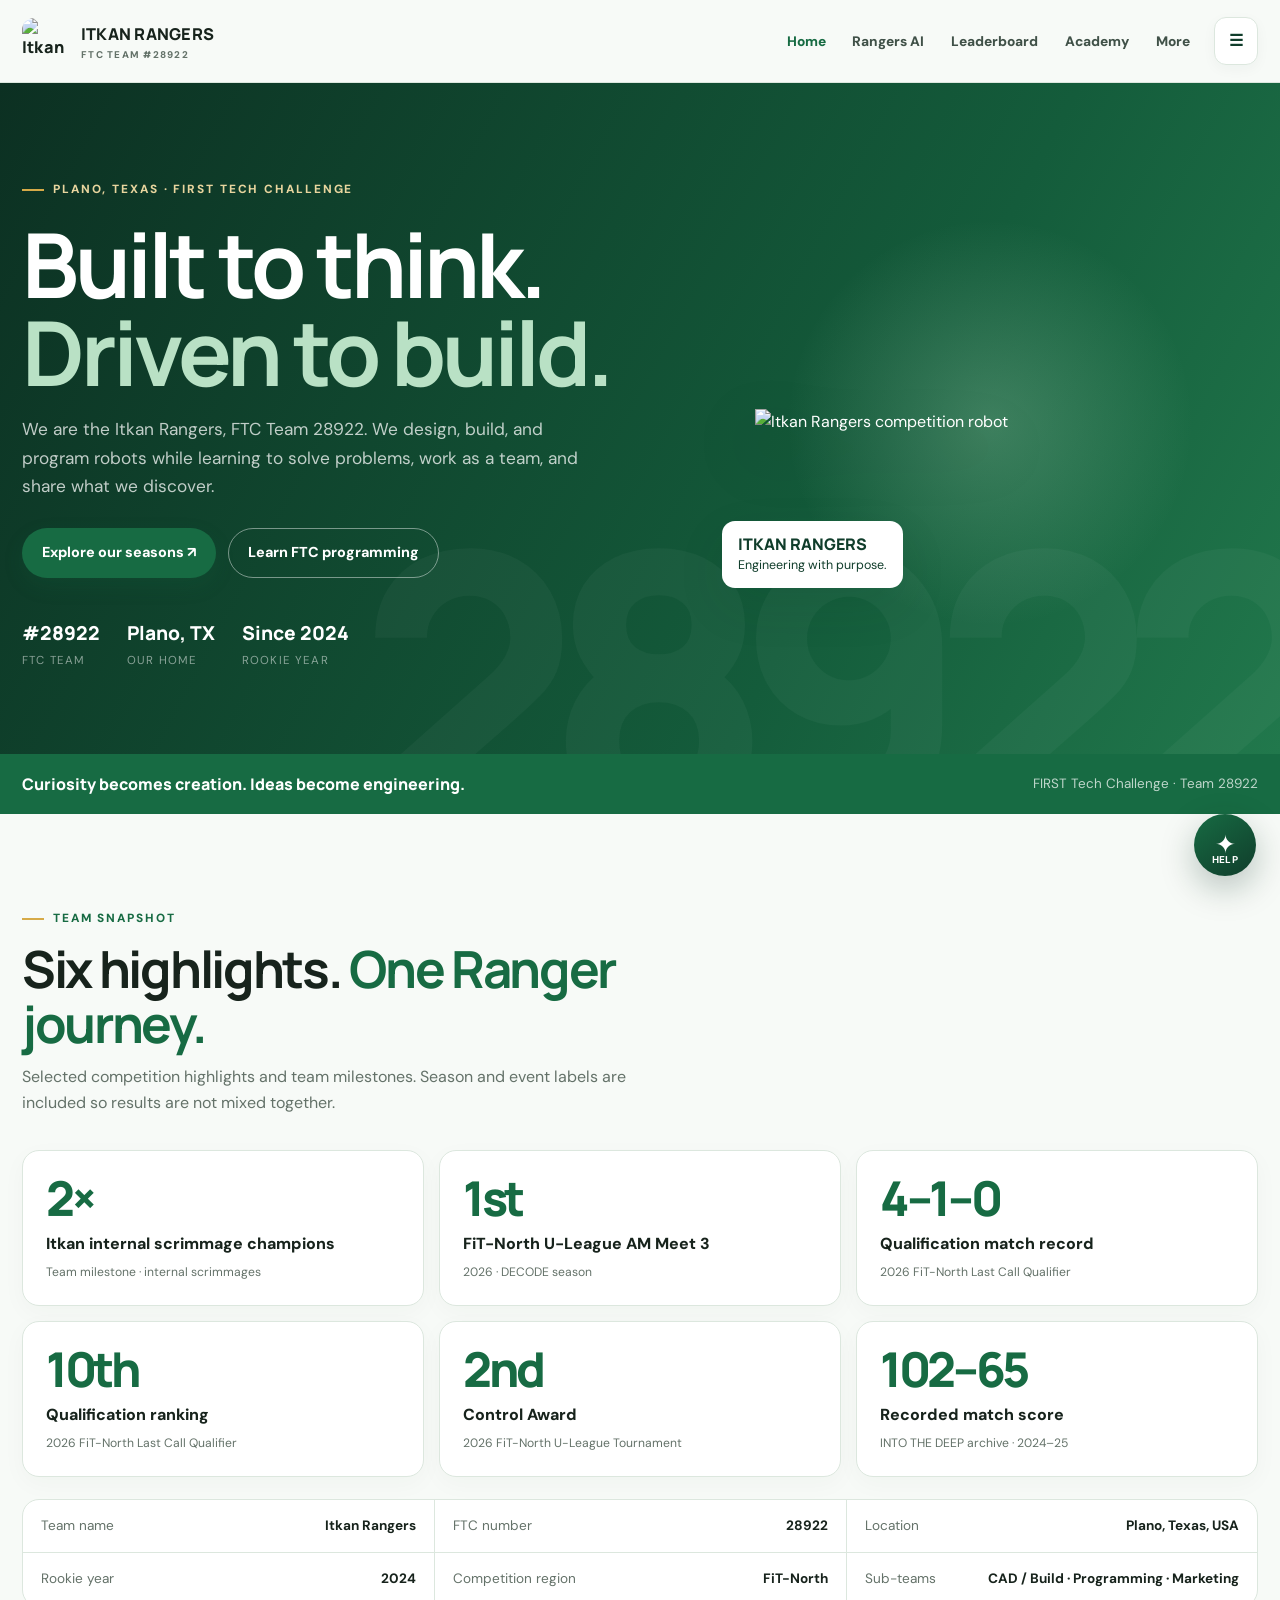
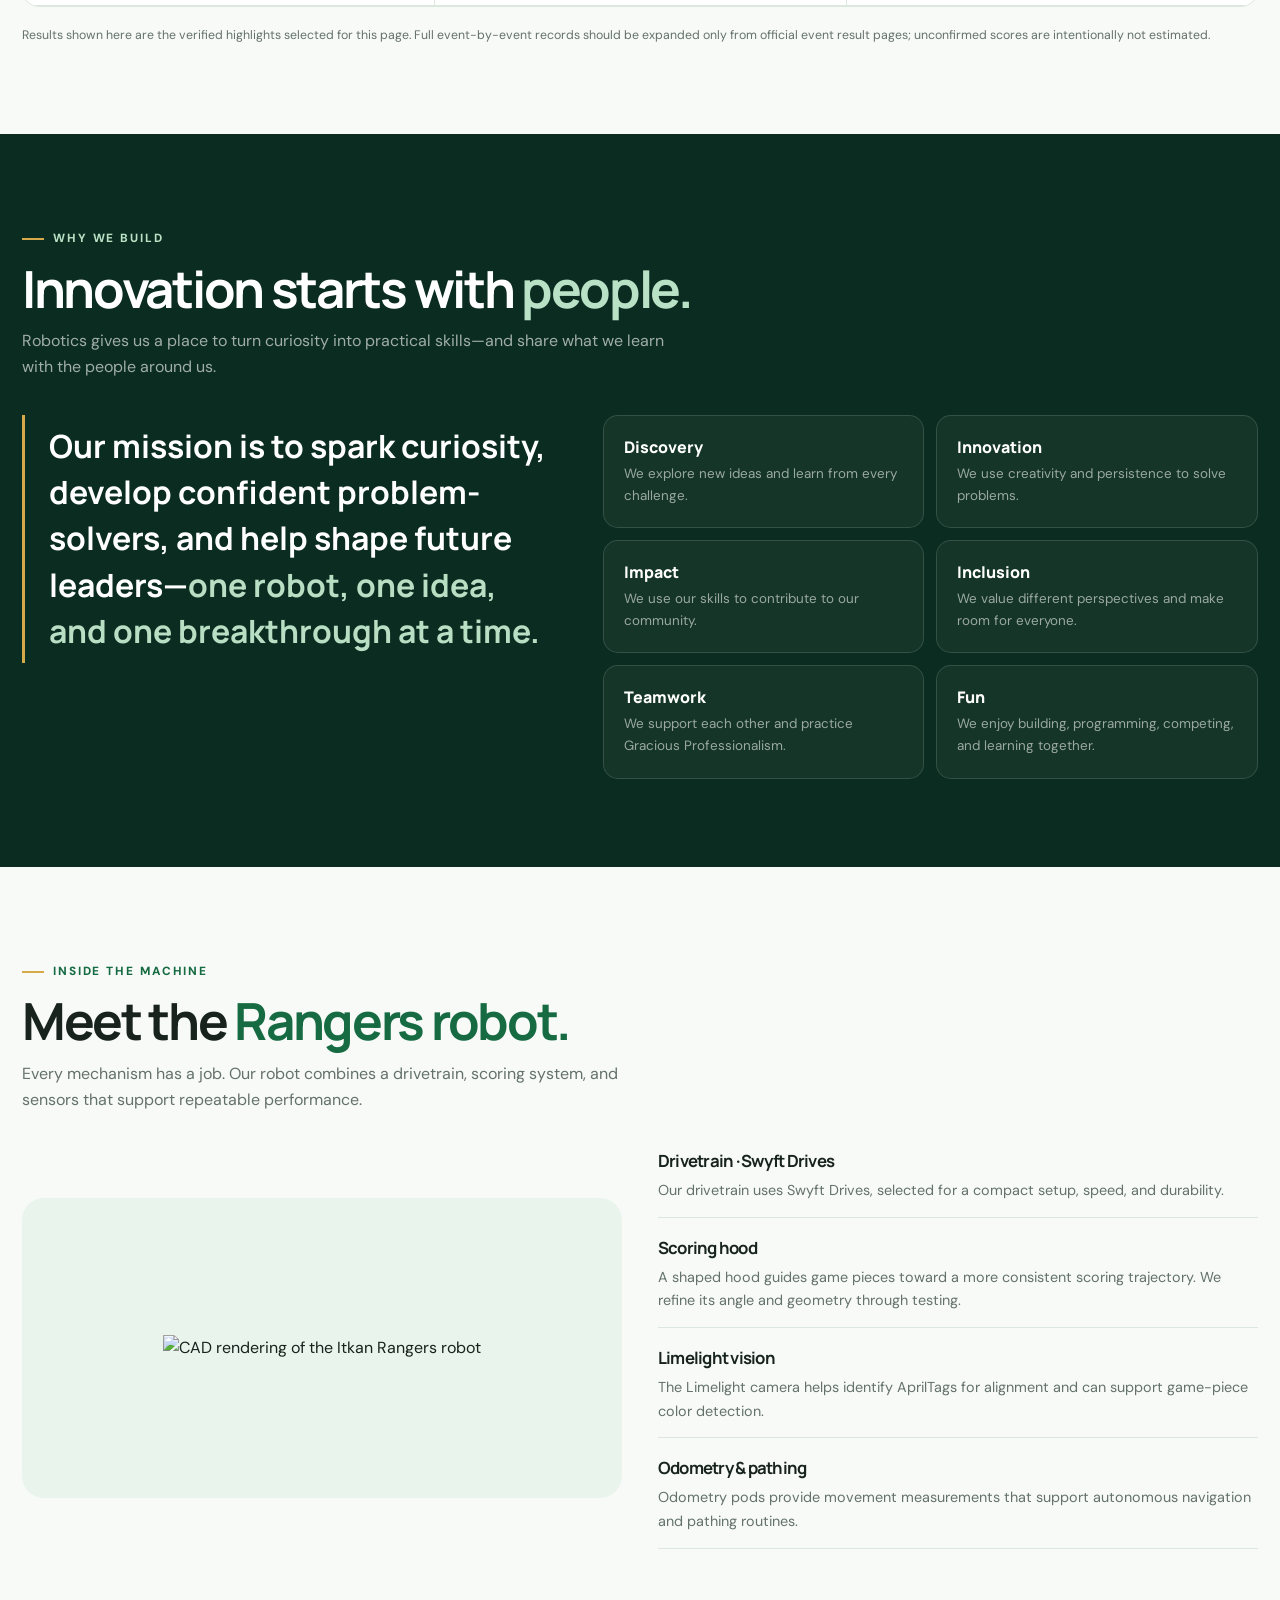
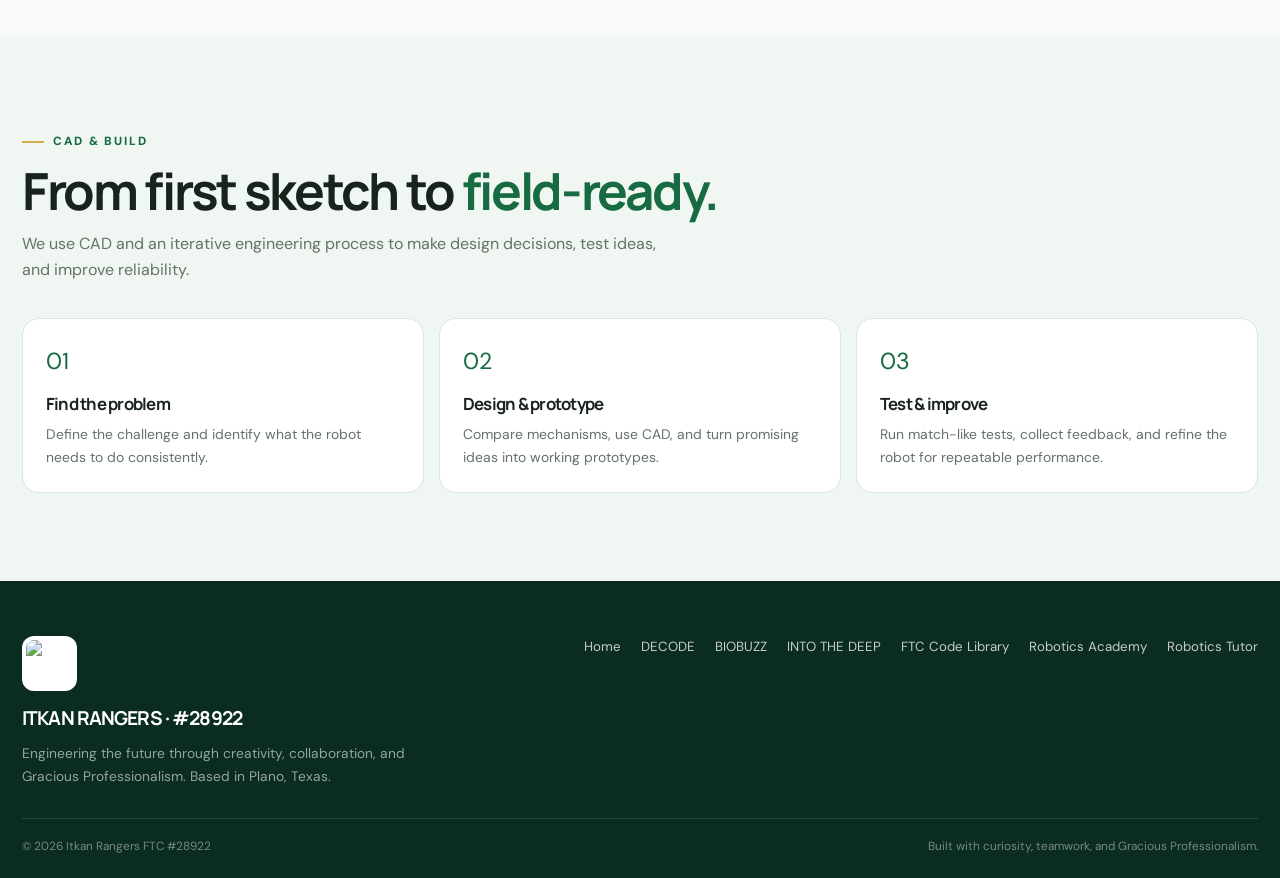
==== commit 5243b5eb: "Promote leaderboard to main navigation and move seasons into More menu" ====
--- a/index.html
+++ b/index.html
@@ -333,9 +333,9 @@
 <body>
 <div class="topbar" id="siteTopbar"><nav aria-label="Main navigation" class="nav container">
 <a class="brand" data-page-link="home" href="#home"><img alt="Itkan Rangers logo" src="https://ftcrangers.com/logo.png"/><span>ITKAN RANGERS<small>FTC TEAM #28922</small></span></a>
-<div class="nav-shortcuts"><a data-page-link="home" href="#home">Home</a><a href="./ai.html">Rangers AI</a><a data-page-link="decode" href="#decode">Seasons</a><a data-page-link="academy" href="#academy">Academy</a><a data-page-link="chat" href="#chat" hidden>Chat</a><a data-page-link="more" href="#more">More</a></div>
+<div class="nav-shortcuts"><a data-page-link="home" href="#home">Home</a><a href="./ai.html">Rangers AI</a><a data-page-link="leaderboard" href="#leaderboard">Leaderboard</a><a data-page-link="academy" href="#academy">Academy</a><a data-page-link="chat" href="#chat" hidden>Chat</a><a data-page-link="more" href="#more">More</a></div>
 <button aria-expanded="false" aria-label="Open navigation" class="menu-toggle" id="menuToggle">☰ <span>Menu</span></button>
-<div class="nav-links" id="navLinks"><a data-page-link="home" href="#home">Home</a><a href="./ai.html">Rangers AI</a><a data-page-link="decode" href="#decode">DECODE</a><a data-page-link="biobuzz" href="#biobuzz">BIOBUZZ</a><a data-page-link="into-the-deep" href="#into-the-deep">INTO THE DEEP</a><a data-page-link="codes" href="#codes">Code Library</a><a data-page-link="academy" href="#academy">Academy</a><a data-page-link="chat" href="#chat" hidden>Chat</a><a data-page-link="dashboard" href="#dashboard">Dashboard</a><a data-page-link="engineering-notebook" href="#engineering-notebook">Notebook</a><a data-page-link="autonomous-planner" href="#autonomous-planner">Auto Planner</a><a data-page-link="scouting" href="#scouting">Scouting</a><a data-page-link="maintenance" href="#maintenance">Maintenance</a><a data-page-link="more" href="#more">More tools</a><a data-page-link="settings" href="#settings">Settings · 50 options</a></div>
+<div class="nav-links" id="navLinks"><a data-page-link="home" href="#home">Home</a><a href="./ai.html">Rangers AI</a><a data-page-link="leaderboard" href="#leaderboard">Leaderboard</a><a data-page-link="codes" href="#codes">Code Library</a><a data-page-link="academy" href="#academy">Academy</a><a data-page-link="chat" href="#chat" hidden>Chat</a><a data-page-link="dashboard" href="#dashboard">Dashboard</a><a data-page-link="engineering-notebook" href="#engineering-notebook">Notebook</a><a data-page-link="autonomous-planner" href="#autonomous-planner">Auto Planner</a><a data-page-link="scouting" href="#scouting">Scouting</a><a data-page-link="maintenance" href="#maintenance">Maintenance</a><a data-page-link="more" href="#more">More tools</a><a data-page-link="settings" href="#settings">Settings · 50 options</a></div>
 </nav></div>
 <main><div class="site-page" id="page-home"><header class="hero" id="home">
 <div class="container hero-inner">
@@ -572,7 +572,7 @@
 
 <div class="site-page" id="page-settings"><section class="section settings-page"><div class="container"><div class="section-head"><span class="eyebrow">YOUR EXPERIENCE</span><h2>Settings & <span class="accent">preferences.</span></h2><p>50 controls to shape the Rangers site. Your preferences are saved on this device.</p></div><div class="settings-layout"><article class="settings-intro"><div class="settings-icon">⚙</div><h3>Make it yours</h3><p>Every option below changes the way the site looks or behaves. Your choices stay in this browser.</p><div class="settings-status" id="settingsStatus" role="status">Settings are ready.</div><button class="btn btn-soft" id="resetSettings" type="button">Reset all 50 settings</button></article><div class="settings-groups" id="settingsGroups"></div></div></div></section></div>
 <div class="site-page" id="page-chat"><section class="section"><div class="container" id="rangersChatRoot"><div class="auth-card"><h2>Rangers Chat</h2><p>Loading your Rangers community…</p></div></div></section></div></main>
-<button class="corner-menu-button" id="cornerMenuButton" aria-label="Open more menu" aria-expanded="false">☰</button><aside class="corner-menu" id="cornerMenu" aria-label="More menu navigation"><div class="corner-menu-top"><b>MORE MENU</b><button id="cornerMenuClose" aria-label="Close menu">×</button></div><a data-page-link="academy" href="#academy"><span>01</span><b>Academy</b><small>CAD + Programming</small></a><a data-page-link="tutor" href="#tutor"><span>02</span><b>Tutor</b><small>Ask a robotics question</small></a><a data-page-link="courses" href="#courses"><span>03</span><b>Courses</b><small>Five learning paths</small></a><a data-page-link="engineering-notebook" href="#engineering-notebook"><span>05</span><b>Engineering Notebook</b><small>Record designs and tests</small></a><a data-page-link="autonomous-planner" href="#autonomous-planner"><span>06</span><b>Autonomous Planner</b><small>Map a route on the field</small></a><a data-page-link="scouting" href="#scouting"><span>07</span><b>Competition Scouting</b><small>Track match observations</small></a><a data-page-link="maintenance" href="#maintenance"><span>08</span><b>Maintenance</b><small>Robot inspection log</small></a><a data-page-link="parts-hub" href="#parts-hub"><span>09</span><b>Parts Hub</b><small>Browse FTC components</small></a><a data-page-link="games" href="#games"><span>04</span><b>Games</b><small>Four playable challenges</small></a><a data-page-link="dashboard" href="#dashboard"><span>05</span><b>Dashboard</b><small>XP + progress</small></a><a data-page-link="robot-builder" href="#robot-builder"><span>06</span><b>Robot Builder</b><small>Design a robot concept</small></a><a data-page-link="media" href="#media"><span>07</span><b>Media Center</b><small>Photos + videos</small></a><a data-page-link="competition-center" href="#competition-center"><span>08</span><b>Competition Center</b><small>Season archives</small></a><a data-page-link="leaderboard" href="#leaderboard"><span>09</span><b>Leaderboard</b><small>Shared team progress</small></a><a data-page-link="more" href="#more"><span>✦</span><b>More tools</b><small>Search 100 features</small></a><a data-page-link="settings" href="#settings"><span>⚙</span><b>Settings</b><small>Personalize your experience</small></a></aside><div class="corner-backdrop" id="cornerBackdrop"></div>
+<button class="corner-menu-button" id="cornerMenuButton" aria-label="Open more menu" aria-expanded="false">☰</button><aside class="corner-menu" id="cornerMenu" aria-label="More menu navigation"><div class="corner-menu-top"><b>MORE MENU</b><button id="cornerMenuClose" aria-label="Close menu">×</button></div><a data-page-link="academy" href="#academy"><span>01</span><b>Academy</b><small>CAD + Programming</small></a><a data-page-link="tutor" href="#tutor"><span>02</span><b>Tutor</b><small>Ask a robotics question</small></a><a data-page-link="courses" href="#courses"><span>03</span><b>Courses</b><small>Five learning paths</small></a><a data-page-link="engineering-notebook" href="#engineering-notebook"><span>05</span><b>Engineering Notebook</b><small>Record designs and tests</small></a><a data-page-link="autonomous-planner" href="#autonomous-planner"><span>06</span><b>Autonomous Planner</b><small>Map a route on the field</small></a><a data-page-link="scouting" href="#scouting"><span>07</span><b>Competition Scouting</b><small>Track match observations</small></a><a data-page-link="maintenance" href="#maintenance"><span>08</span><b>Maintenance</b><small>Robot inspection log</small></a><a data-page-link="parts-hub" href="#parts-hub"><span>09</span><b>Parts Hub</b><small>Browse FTC components</small></a><a data-page-link="games" href="#games"><span>04</span><b>Games</b><small>Four playable challenges</small></a><a data-page-link="dashboard" href="#dashboard"><span>05</span><b>Dashboard</b><small>XP + progress</small></a><a data-page-link="robot-builder" href="#robot-builder"><span>06</span><b>Robot Builder</b><small>Design a robot concept</small></a><a data-page-link="media" href="#media"><span>07</span><b>Media Center</b><small>Photos + videos</small></a><a data-page-link="competition-center" href="#competition-center"><span>08</span><b>Competition Center</b><small>Season archives</small></a><a data-page-link="decode" href="#decode"><span>10</span><b>Seasons</b><small>DECODE, BIOBUZZ + INTO THE DEEP</small></a><a data-page-link="leaderboard" href="#leaderboard"><span>09</span><b>Leaderboard</b><small>Shared team progress</small></a><a data-page-link="more" href="#more"><span>✦</span><b>More tools</b><small>Search 100 features</small></a><a data-page-link="settings" href="#settings"><span>⚙</span><b>Settings</b><small>Personalize your experience</small></a></aside><div class="corner-backdrop" id="cornerBackdrop"></div>
 
 <button class="site-guide-launch" id="siteGuideLaunch" type="button" aria-label="Ask the Rangers site guide" aria-expanded="false">✦<span>HELP</span></button>
 <section class="site-guide-panel" id="siteGuidePanel" aria-label="Rangers site navigation assistant" aria-hidden="true">
@@ -2164,6 +2164,59 @@
     renderPartsList();
 
 </script>
+
+<script>
+(()=>{
+ const panel=document.getElementById("siteGuidePanel"),launch=document.getElementById("siteGuideLaunch"),close=document.getElementById("siteGuideClose"),messages=document.getElementById("siteGuideMessages"),form=document.getElementById("siteGuideForm"),input=document.getElementById("siteGuideInput");
+ if(!panel||!launch||!messages||!form||!input)return;
+ const routes=[
+  {id:"home",name:"Home page",keys:["home","main page","homepage","team"] ,desc:"The main page has team highlights, mission, and key information."},
+  {id:"academy",name:"Academy",keys:["academy","lesson","lessons","learn","learning","programming lesson","cad lesson"],desc:"The Academy contains CAD and programming learning tracks."},
+  {id:"codes",name:"FTC Code Library",keys:["code","codes","java","programming examples","code library"],desc:"The FTC Code Library has reusable FTC programming examples."},
+  {id:"tutor",name:"Robotics Tutor",keys:["tutor","explain","teach me"],desc:"The Robotics Tutor gives guided help with FTC topics."},
+  {id:"courses",name:"Courses",keys:["course","courses","learning path"],desc:"Courses contains the structured learning paths."},
+  {id:"parts-hub",name:"Parts Hub",keys:["parts","parts hub","buy parts","components","shop"],desc:"The Parts Hub lists FTC components and links to the SWYFT store."},
+  {id:"leaderboard",name:"XP Leaderboard",keys:["leaderboard","rank","ranking","xp","points"],desc:"The leaderboard shows team XP and progress."},
+  {id:"decode",name:"DECODE season",keys:["decode","current season","season"],desc:"Open the DECODE season archive and competition information."},
+  {id:"biobuzz",name:"BIOBUZZ season",keys:["biobuzz","bio buzz"],desc:"Open the BIOBUZZ season page and its event information."},
+  {id:"into-the-deep",name:"INTO THE DEEP archive",keys:["into the deep","deep season"],desc:"Open the INTO THE DEEP season archive."},
+  {id:"games",name:"Games",keys:["game","games","play"],desc:"Open the Rangers robotics games."},
+  {id:"dashboard",name:"Dashboard",keys:["dashboard","progress","completed lessons"],desc:"The dashboard summarizes XP and learning progress."},
+  {id:"engineering-notebook",name:"Engineering Notebook",keys:["notebook","engineering notebook","design log"],desc:"Use the notebook to record designs, tests, and results."},
+  {id:"autonomous-planner",name:"Autonomous Planner",keys:["autonomous","auto planner","route","path planner"],desc:"The Autonomous Planner helps outline a field route."},
+  {id:"scouting",name:"Competition Scouting",keys:["scouting","scout","match data"],desc:"Competition Scouting is for recording match observations."},
+  {id:"maintenance",name:"Maintenance",keys:["maintenance","inspection","robot check"],desc:"The Maintenance page is for robot inspection logs."},
+  {id:"settings",name:"Settings",keys:["settings","dark mode","theme","text size","preferences"],desc:"Settings lets you adjust the website experience."},
+  {id:"more",name:"More tools",keys:["more tools","toolbox","tools","calculator","tool"],desc:"More tools opens the searchable Rangers toolbox."}
+ ];
+ function addMessage(text,who="bot",actions=[]){
+  const bubble=document.createElement("div");bubble.className="site-guide-msg "+who;bubble.textContent=text;messages.append(bubble);
+  if(actions.length){const row=document.createElement("div");row.className="site-guide-actions";actions.forEach(route=>{const b=document.createElement("button");b.type="button";b.textContent="Open "+route.name;b.addEventListener("click",()=>{if(typeof window.showPage==="function")window.showPage(route.id);else location.hash=route.id;addMessage("Opening "+route.name+".","bot");});row.append(b)});messages.append(row)}
+  messages.scrollTop=messages.scrollHeight;
+ }
+ function open(){panel.classList.add("open");panel.setAttribute("aria-hidden","false");launch.setAttribute("aria-expanded","true");input.focus()}
+ function shut(){panel.classList.remove("open");panel.setAttribute("aria-hidden","true");launch.setAttribute("aria-expanded","false")}
+ function answer(raw){
+  const q=raw.trim().toLowerCase();if(!q)return;
+  addMessage(raw,"user");
+  const matches=routes.filter(r=>r.keys.some(k=>q.includes(k)));
+  if(matches.length){
+   const exact=matches.slice(0,2);
+   addMessage(exact.length===1?exact[0].desc+" I can open it for you.": "I found a couple of places that may match. Choose the one you want to open.", "bot",exact);
+  }else if(/where|find|navigate|go to|open|take me/.test(q)){
+   addMessage("I can guide you to the Academy, Code Library, Tutor, Courses, Parts Hub, XP Leaderboard, season archives, Games, Dashboard, Notebook, Scouting, Maintenance, Settings, or More tools. What are you looking for?", "bot",routes.filter(r=>["academy","codes","parts-hub","leaderboard","more"].includes(r.id)));
+  }else{
+   addMessage("I'm the site navigation helper, so I can explain where things are and open Rangers pages. Try asking “Where are the programming lessons?” or “Open the leaderboard.”", "bot");
+  }
+ }
+ launch.addEventListener("click",()=>panel.classList.contains("open")?shut():open());
+ close.addEventListener("click",shut);
+ form.addEventListener("submit",e=>{e.preventDefault();answer(input.value);input.value="";});
+ messages.querySelectorAll("[data-guide-query]").forEach(b=>b.addEventListener("click",()=>answer(b.dataset.guideQuery)));
+ document.addEventListener("keydown",e=>{if(e.key==="Escape")shut()});
+})();
+</script>
+
 <script type="module" src="./supabase-integration.js?v=20261126-team2"></script>
 <script type="module" src="./rangers-chat.js?v=20261126-chat1"></script>
 <script src="./cad-curriculum.js?v=20261125-academy2"></script>
